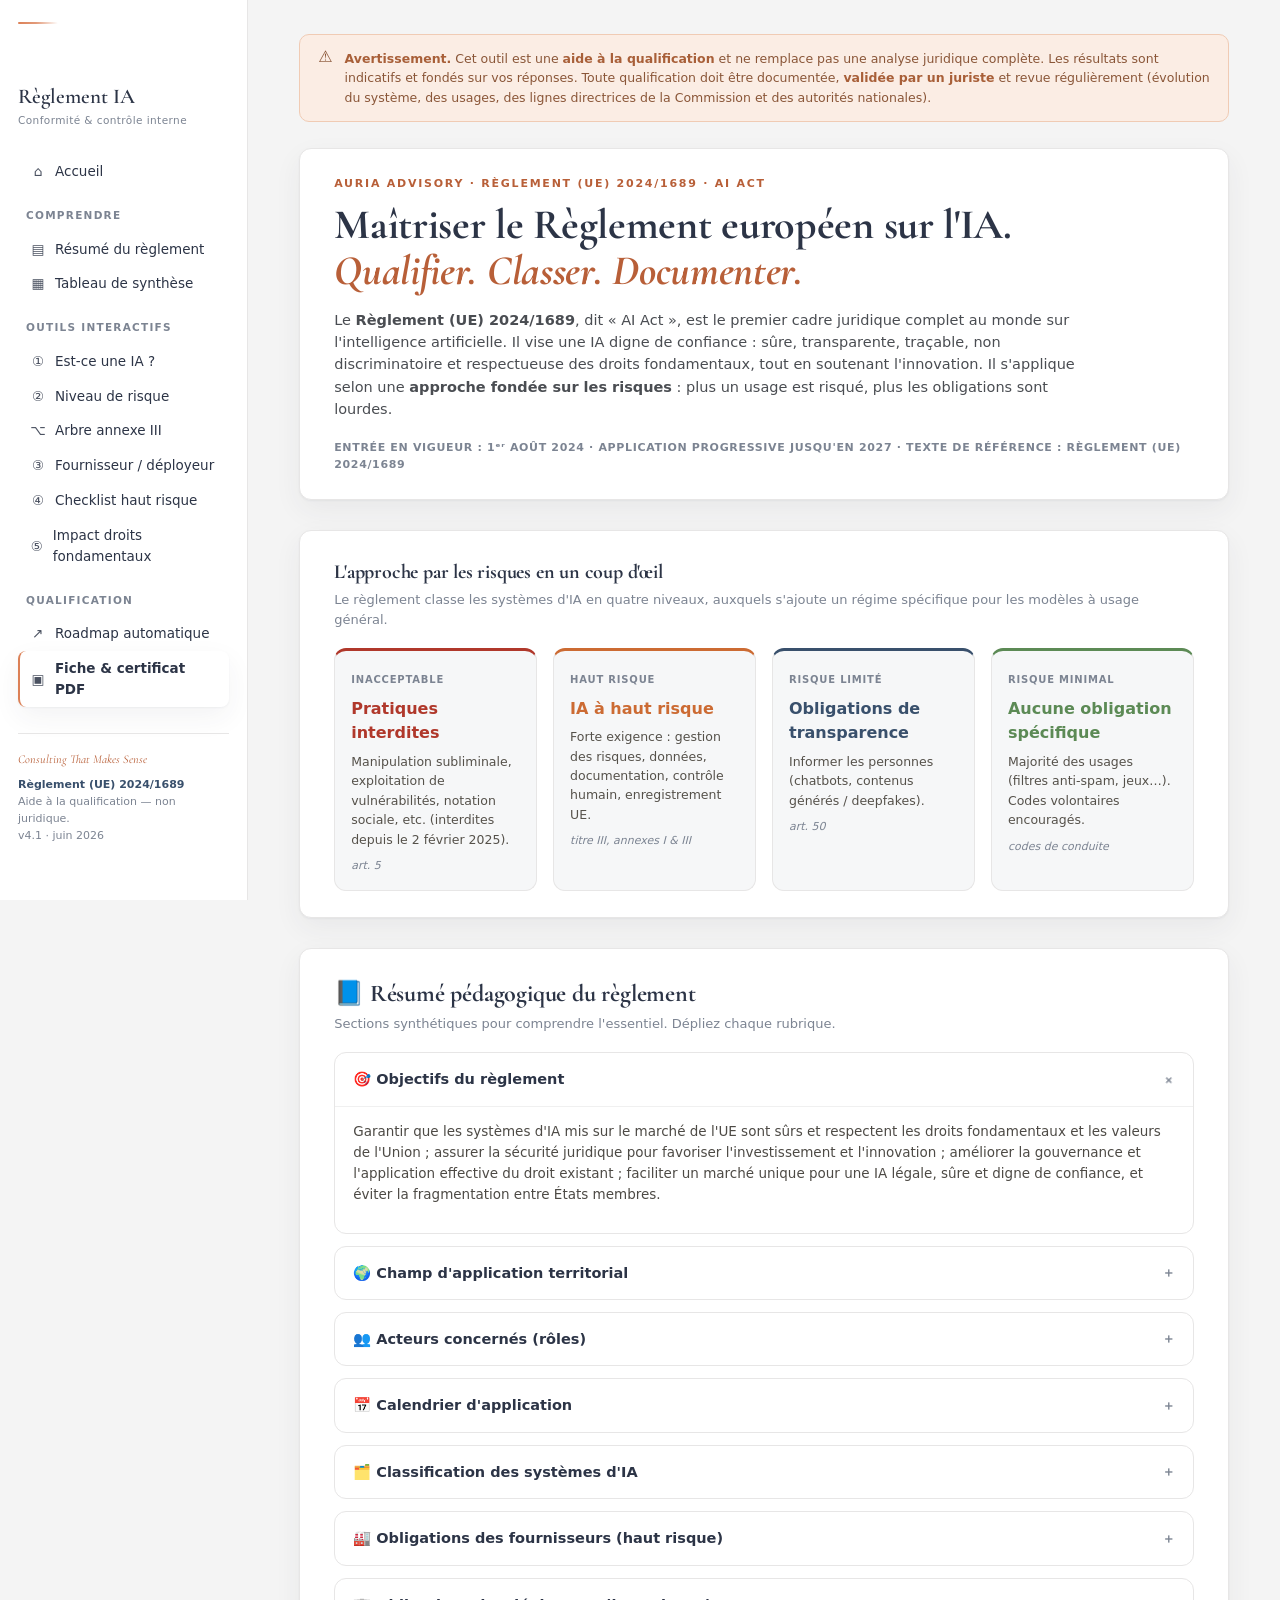
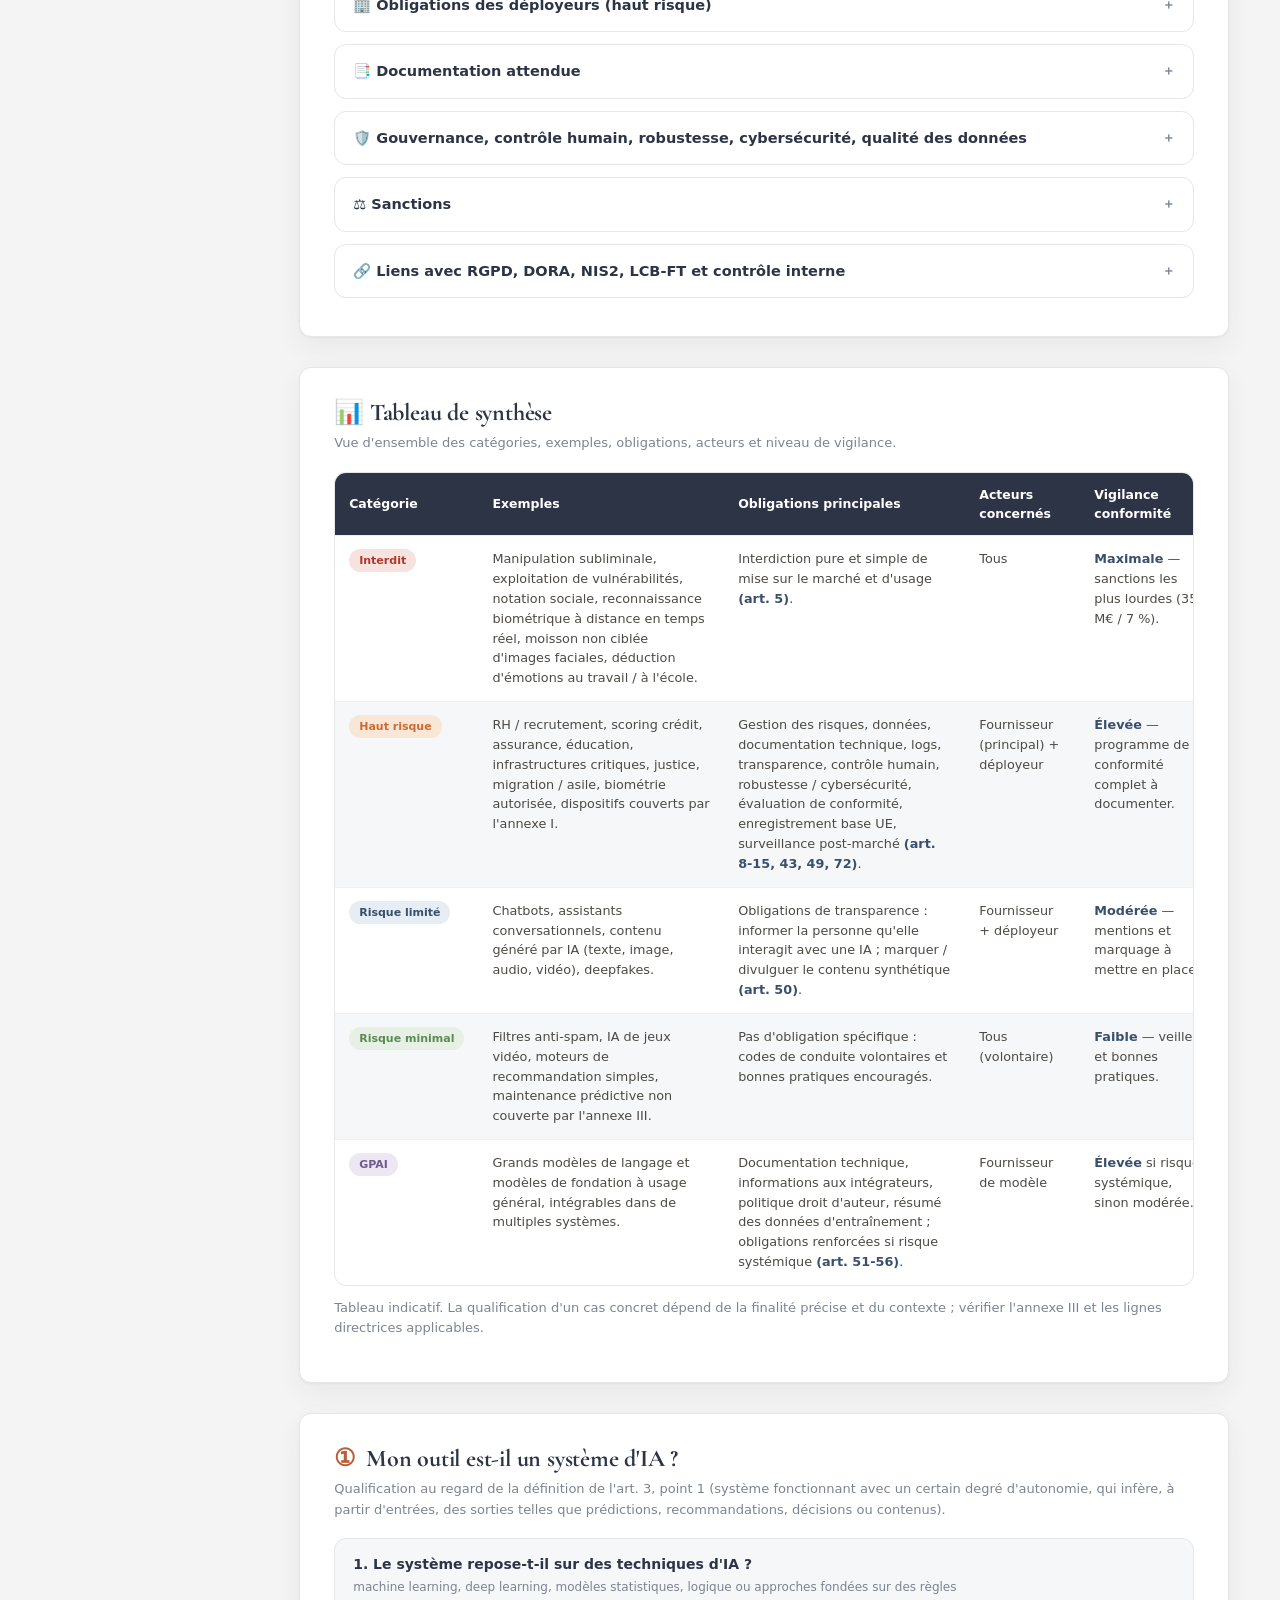
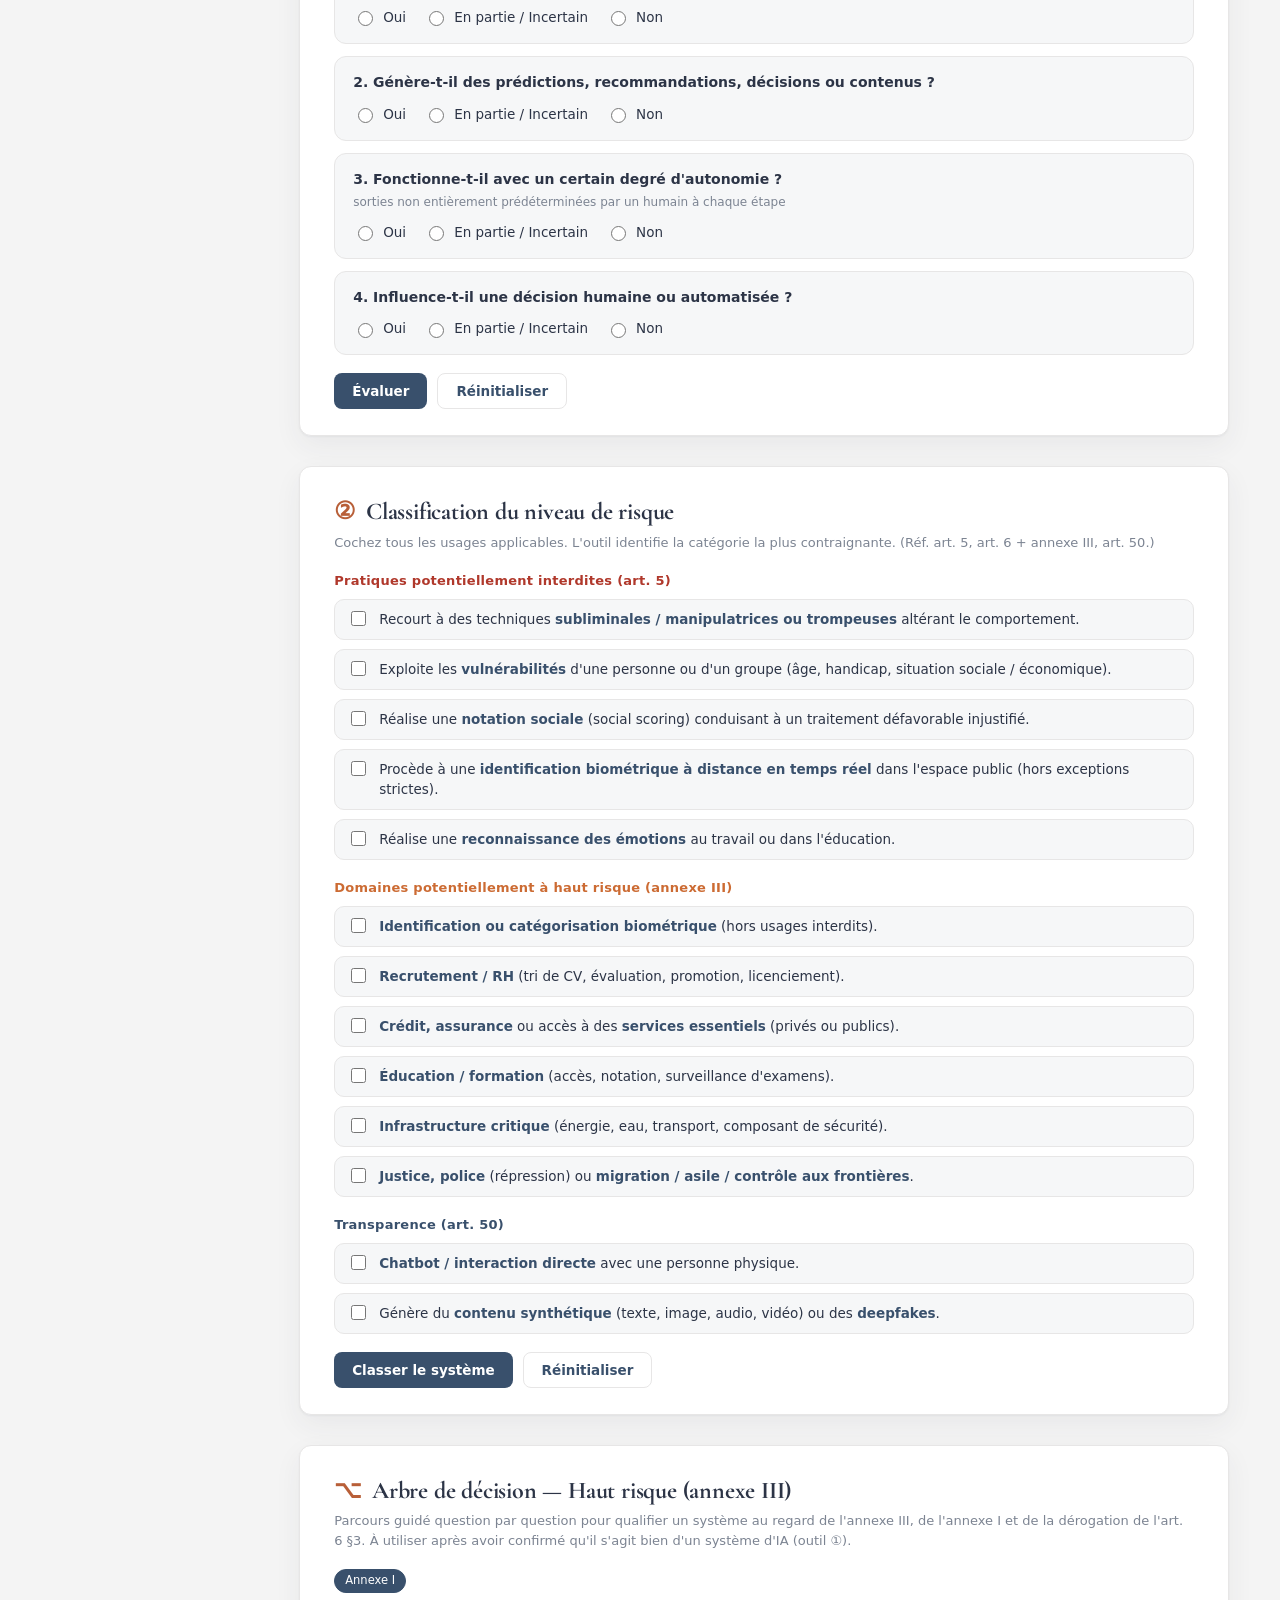
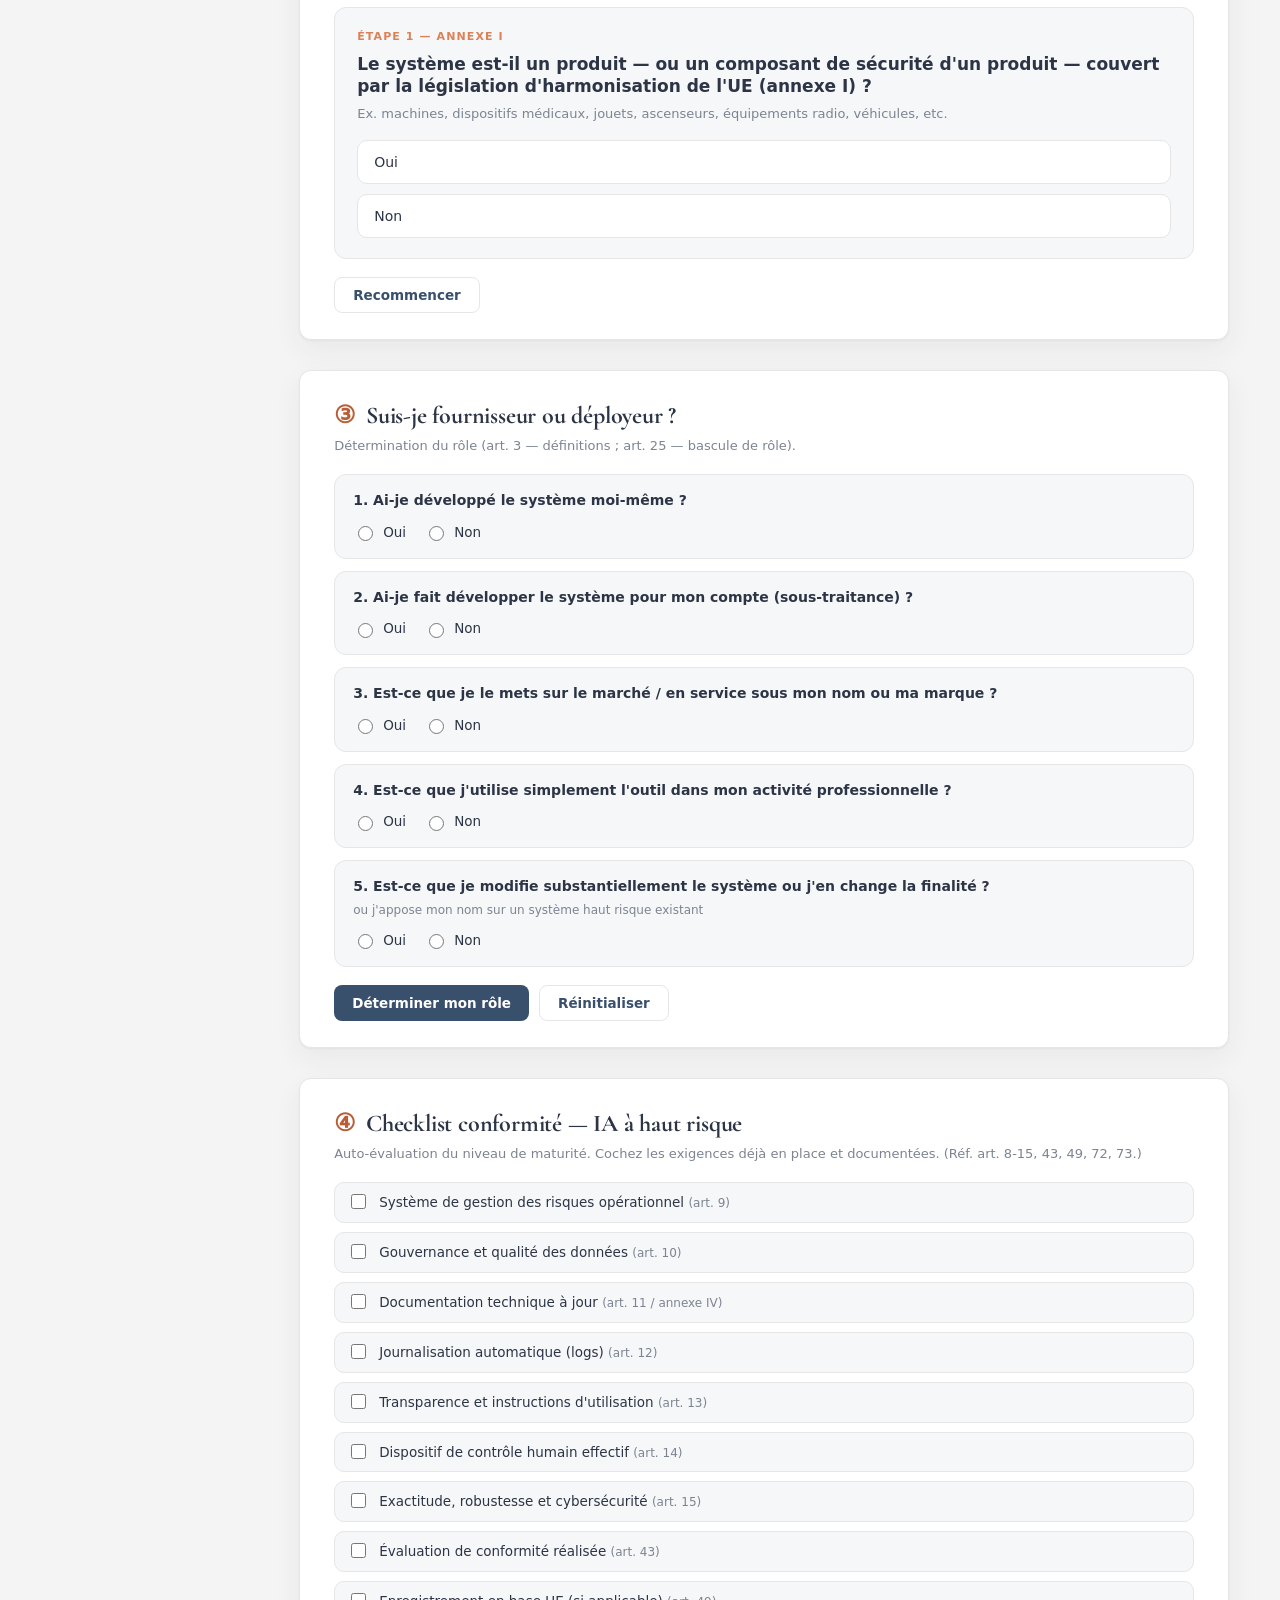
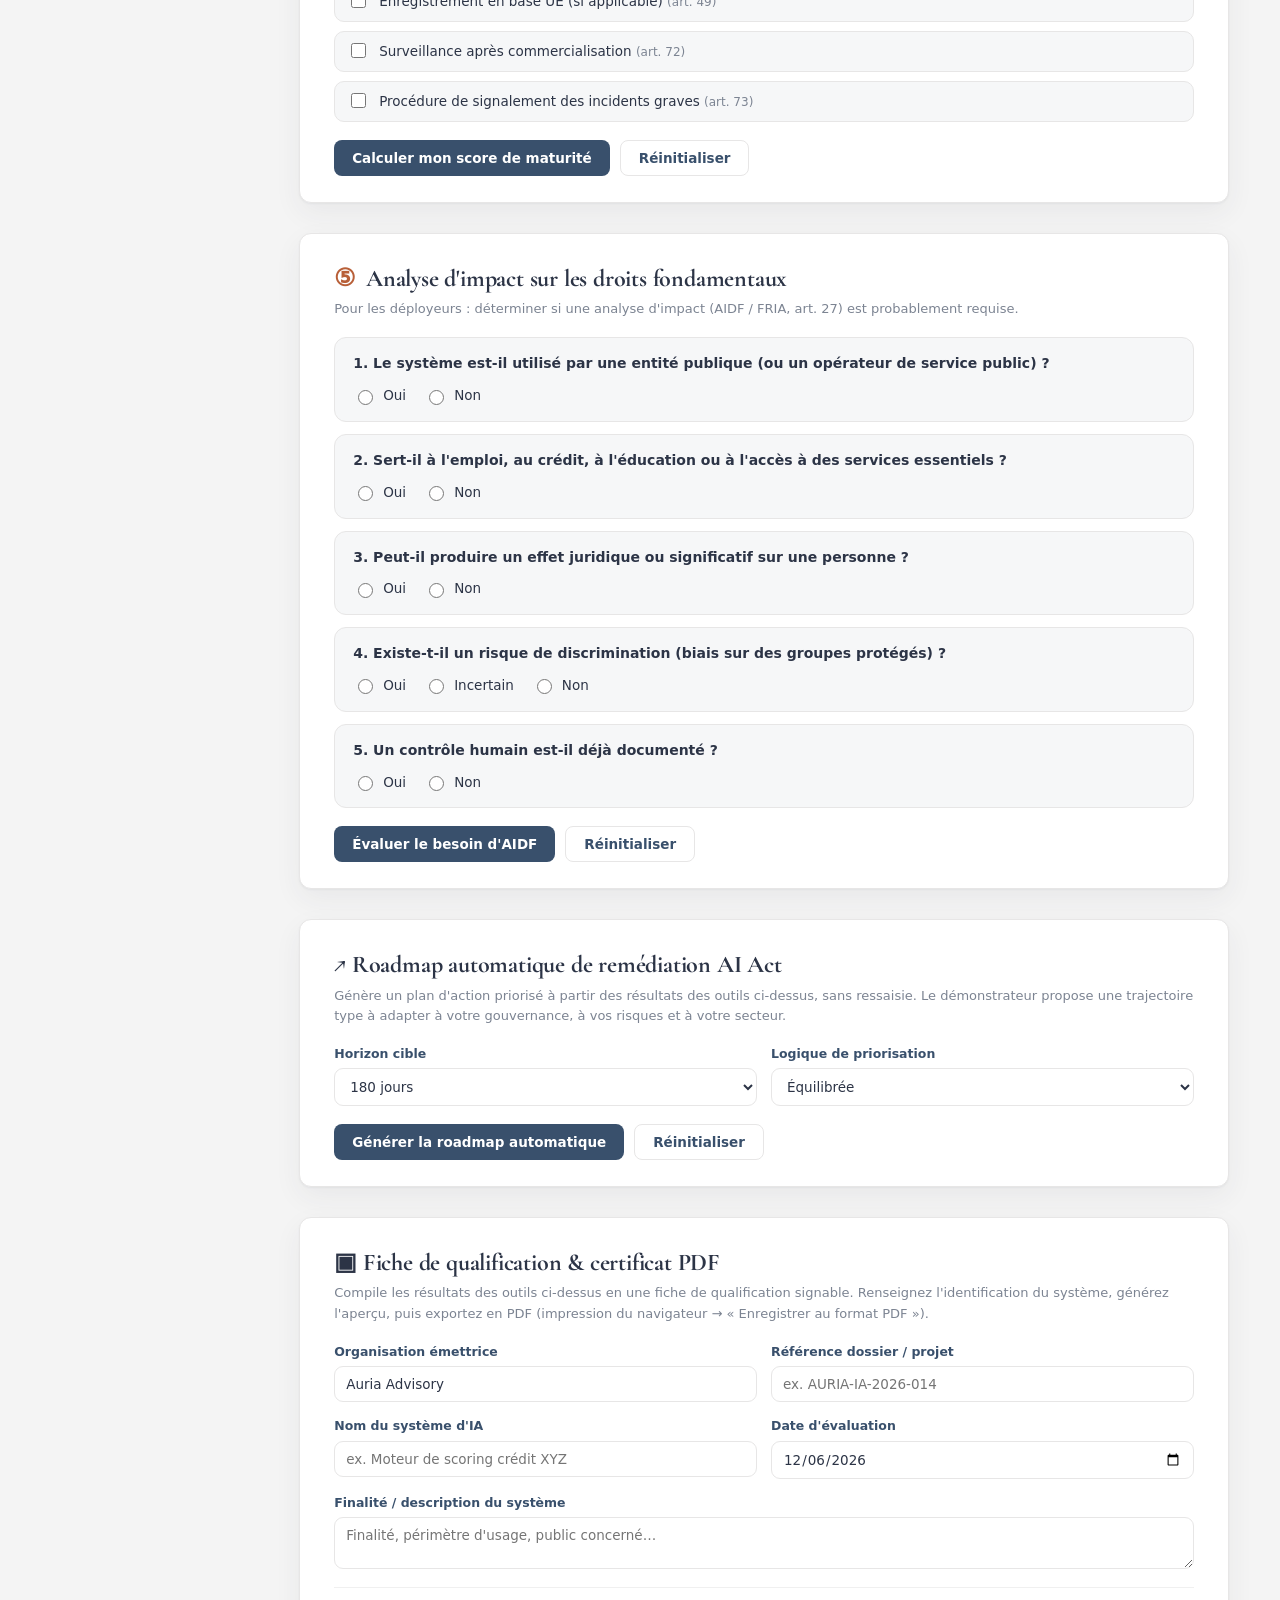
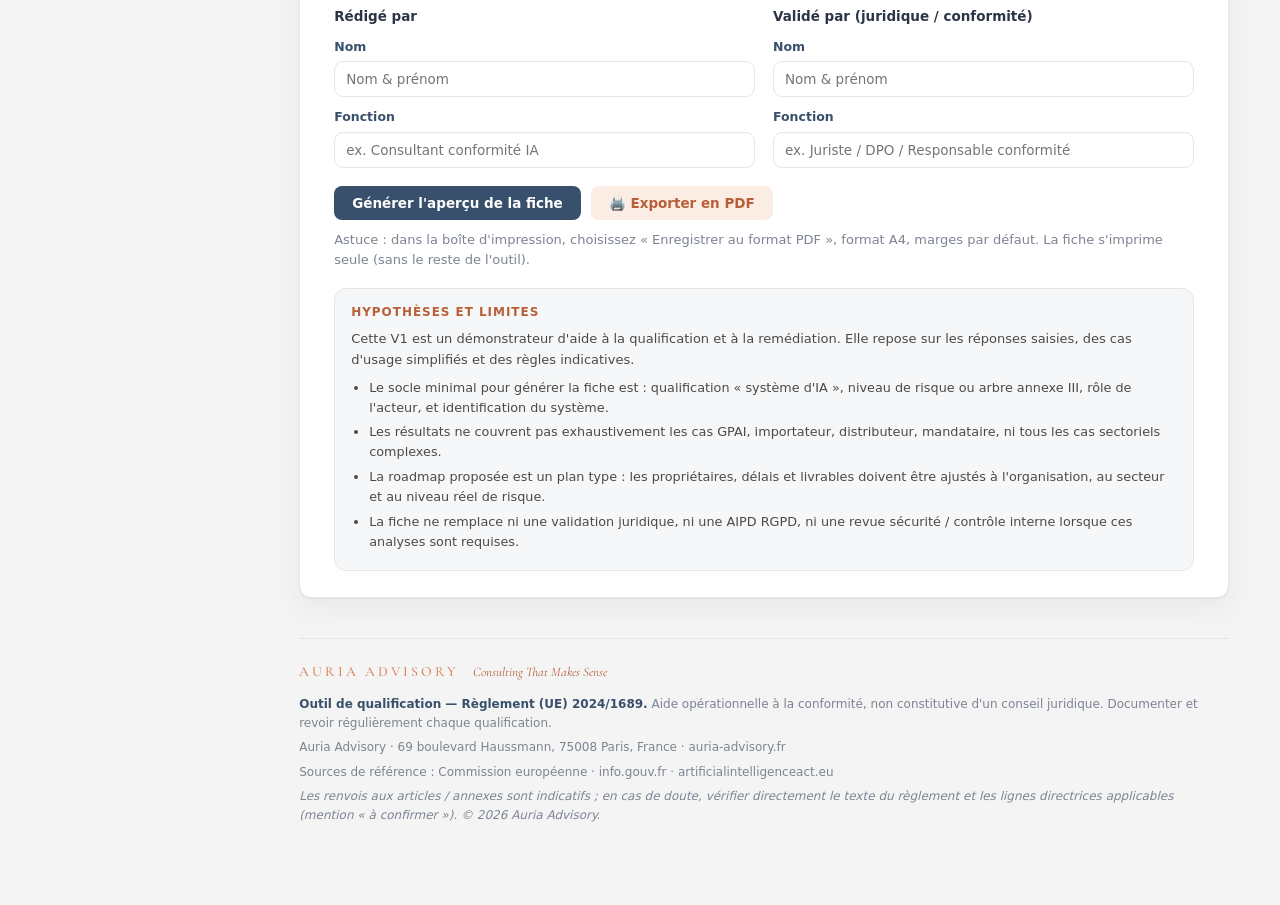
==== ia-act-demo/index.html @ 7b9dedbe "V0: base snapshot before major changes" ====
<!DOCTYPE html>
<html lang="fr">
<head>
<meta charset="UTF-8">
<meta name="viewport" content="width=device-width, initial-scale=1.0">
<title>Règlement IA — Outil de conformité &amp; contrôle interne</title>
<style>
  @import url('https://fonts.googleapis.com/css2?family=Cormorant+Garamond:ital,wght@0,400;0,500;0,600;1,400&display=swap');
  :root{
    --bg:#F4F4F4;
    --bg-soft:#FFFFFF;
    --panel:#FFFFFF;
    --panel-soft:#F6F7F8;
    --ink:#2C3446;
    --ink-2:#39506C;
    --muted:#7C8492;
    --line:#E7E6E6;
    --line-2:#F0F0F0;
    --primary:#39506C;
    --primary-dk:#2C3446;
    /* accent de marque (corail Auria) — conserve les noms --gold* pour compat. interne */
    --gold:#DC8056;
    --gold-dk:#B85F38;
    --gold-soft:#FBEDE4;
    --accent:#DC8056;
    --accent-soft:#E29A79;
    --blue-soft:#AEC2D8;
    /* niveaux de risque (harmonisés avec la charte) */
    --red:#B0382B;     --red-bg:#F6E2DE;
    --orange:#CC6B33;  --orange-bg:#F8E6D7;
    --blue:#39506C;    --blue-bg:#E7EDF4;
    --green:#5C8A55;   --green-bg:#E7F0E4;
    --violet:#6E5B8F;  --violet-bg:#ECE7F3;
    --radius:12px;
    --shadow:0 1px 2px rgba(44,52,70,.05), 0 10px 28px rgba(44,52,70,.06);
    --sans:"Segoe UI",system-ui,-apple-system,Roboto,Helvetica,Arial,sans-serif;
    --serif:"Cormorant Garamond","Georgia","Cambria","Times New Roman",serif;
    --display:"Cormorant Garamond","Georgia",serif;
  }
  *{box-sizing:border-box}
  html,body{margin:0;padding:0}
  body{
    font-family:var(--sans);
    background:var(--bg);
    color:var(--ink);
    line-height:1.55;
    font-size:15px;
    -webkit-font-smoothing:antialiased;
  }
  a{color:var(--ink-2)}

  /* ---------- Layout ---------- */
  .app{display:flex;min-height:100vh}
  .sidebar{
    width:248px;flex:0 0 248px;
    background:var(--bg-soft);
    border-right:1px solid var(--line);
    padding:22px 18px;
    position:sticky;top:0;height:100vh;
    overflow-y:auto;
  }
  .main{flex:1;min-width:0;padding:34px clamp(20px,4vw,56px) 80px}

  /* ---------- Sidebar ---------- */
  .brand{margin-bottom:26px}
  .brand .brand-deco{height:2px;width:40px;border-radius:2px;margin-bottom:13px;
    background:linear-gradient(90deg,var(--accent) 0%,var(--accent-soft) 45%,transparent 100%)}
  .brand .wordmark{
    width:124px;height:42px;display:block;
    background-image:url('https://auria-advisory.fr/wp-content/uploads/2025/10/Logo-final-vertical-or-blanc-h.png');
    background-repeat:no-repeat;background-position:left center;background-size:142px auto;
    text-indent:-9999px;overflow:hidden;white-space:nowrap;
  }
  .brand .brand-title{font-family:var(--display);font-size:21px;font-weight:600;color:var(--ink);line-height:1.05;margin-top:7px}
  .brand .brand-sub{font-size:10.5px;color:var(--muted);letter-spacing:.04em;margin-top:4px}
  .nav-group{margin-bottom:18px}
  .nav-label{font-size:10.5px;letter-spacing:.12em;text-transform:uppercase;color:var(--muted);font-weight:700;margin:0 0 8px 8px}
  .nav a{
    display:flex;align-items:center;gap:9px;
    padding:7px 10px;border-radius:8px;border-left:2px solid transparent;
    color:var(--ink);text-decoration:none;font-size:13.5px;cursor:pointer;
    transition:background .12s,color .12s,border-color .12s;
  }
  .nav a:hover{background:#fff}
  .nav a.active{background:#fff;color:var(--primary-dk);font-weight:600;border-left-color:var(--gold);box-shadow:var(--shadow)}
  .nav a .ico{width:16px;text-align:center;opacity:.85}
  .side-foot{margin-top:26px;padding-top:16px;border-top:1px solid var(--line);font-size:11px;color:var(--muted)}
  .side-foot b{color:var(--ink-2);font-weight:600}
  .side-foot .tagline{font-family:var(--serif);font-style:italic;color:var(--gold-dk);margin-bottom:7px;font-size:12px}

  /* ---------- Generic blocks ---------- */
  .card{background:var(--panel);border:1px solid var(--line);border-radius:var(--radius);box-shadow:var(--shadow)}
  section{scroll-margin-top:24px;margin-bottom:30px}
  .pad{padding:26px clamp(18px,3vw,34px)}

  .warn{
    background:var(--gold-soft);border:1px solid #F0CBB4;border-radius:10px;
    padding:14px 18px;font-size:12.5px;color:#8A5638;margin-bottom:26px;
    display:flex;gap:12px;align-items:flex-start;
  }
  .warn .wico{font-size:16px;line-height:1}
  .warn b{color:#A85F38}

  .eyebrow{font-size:11px;letter-spacing:.16em;text-transform:uppercase;color:var(--gold-dk);font-weight:700;margin-bottom:10px}
  h1{font-family:var(--serif);font-size:clamp(28px,4.2vw,42px);line-height:1.1;margin:0 0 4px;font-weight:700;letter-spacing:-.3px}
  h1 .accent{color:var(--gold-dk);font-style:italic}
  h2{font-family:var(--serif);font-size:24px;margin:0 0 4px;font-weight:700;letter-spacing:-.2px;display:flex;align-items:center;gap:10px;color:var(--ink)}
  h2 .num{color:var(--gold-dk)}
  .lead{color:#4a4d52;max-width:760px;font-size:14.5px}
  .sub{color:var(--muted);font-size:13px;margin:-2px 0 18px}
  .meta-line{margin-top:18px;font-size:11px;letter-spacing:.06em;color:var(--muted);text-transform:uppercase;font-weight:600}

  /* ---------- Risk cards (hero) ---------- */
  .grid4{display:grid;grid-template-columns:repeat(4,1fr);gap:16px;margin-top:14px}
  .rcard{background:var(--panel-soft);border:1px solid var(--line);border-radius:12px;padding:16px;border-top:3px solid var(--line)}
  .rcard.red{border-top-color:var(--red)}     .rcard.red h4{color:var(--red)}
  .rcard.orange{border-top-color:var(--orange)} .rcard.orange h4{color:var(--orange)}
  .rcard.blue{border-top-color:var(--blue)}   .rcard.blue h4{color:var(--blue)}
  .rcard.green{border-top-color:var(--green)} .rcard.green h4{color:var(--green)}
  .rcard .tag{font-size:10px;letter-spacing:.08em;text-transform:uppercase;font-weight:700;color:var(--muted)}
  .rcard h4{margin:6px 0 6px;font-size:16px}
  .rcard p{margin:0;font-size:12.5px;color:#55514a}
  .rcard .ref{display:block;margin-top:8px;font-size:11px;color:var(--muted);font-style:italic}

  /* ---------- Accordion (résumé) ---------- */
  .acc{border:1px solid var(--line);border-radius:12px;margin-bottom:12px;overflow:hidden;background:var(--panel)}
  .acc>summary{
    list-style:none;cursor:pointer;padding:15px 18px;font-weight:600;font-size:14.5px;
    display:flex;align-items:center;justify-content:space-between;gap:10px;color:var(--ink);
  }
  .acc>summary::-webkit-details-marker{display:none}
  .acc>summary .left{display:flex;align-items:center;gap:10px}
  .acc>summary .chev{color:var(--muted);transition:transform .18s;font-size:13px}
  .acc[open]>summary .chev{transform:rotate(45deg)}
  .acc[open]>summary{border-bottom:1px solid var(--line-2)}
  .acc .body{padding:4px 18px 18px;font-size:13.5px;color:#4d4a45}
  .acc .body p{margin:10px 0}
  .acc .body ul{margin:8px 0;padding-left:18px}
  .acc .body li{margin:5px 0}
  .acc .body .note{font-size:12px;color:var(--muted);font-style:italic;margin-top:10px}
  .ref-i{color:var(--ink-2);font-weight:600}

  /* timeline */
  .tl{list-style:none;padding:0;margin:6px 0}
  .tl li{position:relative;padding:6px 0 6px 22px}
  .tl li::before{content:"";position:absolute;left:4px;top:13px;width:8px;height:8px;border-radius:50%;background:var(--accent)}
  .tl li::after{content:"";position:absolute;left:7.5px;top:21px;bottom:-6px;width:1px;background:var(--line)}
  .tl li:last-child::after{display:none}
  .tl b{color:var(--ink-2)}

  /* ---------- Table ---------- */
  .tbl-wrap{overflow-x:auto;border:1px solid var(--line);border-radius:12px}
  table{border-collapse:collapse;width:100%;min-width:880px;font-size:12.8px}
  thead th{background:var(--primary-dk);color:#fff;text-align:left;padding:12px 14px;font-weight:600;font-size:12.5px}
  tbody td{padding:13px 14px;border-top:1px solid var(--line-2);vertical-align:top;color:#4d4a45}
  tbody tr:nth-child(even){background:var(--panel-soft)}
  .badge{display:inline-block;padding:3px 10px;border-radius:999px;font-size:11px;font-weight:700;white-space:nowrap}
  .b-red{background:var(--red-bg);color:var(--red)}
  .b-orange{background:var(--orange-bg);color:var(--orange)}
  .b-blue{background:var(--blue-bg);color:var(--blue)}
  .b-green{background:var(--green-bg);color:var(--green)}
  .b-violet{background:var(--violet-bg);color:var(--violet)}
  td b{color:var(--ink-2);font-weight:600}

  /* ---------- Tools ---------- */
  .q{border:1px solid var(--line);border-radius:12px;padding:15px 18px;margin-bottom:12px;background:var(--panel-soft)}
  .q .qt{font-weight:600;font-size:14px;margin-bottom:10px}
  .q .qt small{display:block;font-weight:400;color:var(--muted);font-size:12px;margin-top:3px}
  .opts{display:flex;flex-wrap:wrap;gap:18px}
  .opt{display:flex;align-items:center;gap:7px;font-size:13.5px;cursor:pointer;user-select:none}
  .opt input{accent-color:var(--primary);width:15px;height:15px;cursor:pointer}

  .checks{display:grid;gap:9px}
  .chk{display:flex;align-items:flex-start;gap:10px;font-size:13.5px;cursor:pointer;padding:9px 12px;border:1px solid var(--line);border-radius:10px;background:var(--panel-soft);transition:border-color .12s,background .12s}
  .chk:hover{border-color:var(--gold)}
  .chk input{accent-color:var(--primary);margin-top:2px;width:15px;height:15px;cursor:pointer;flex:0 0 auto}
  .chk b{color:var(--ink-2);font-weight:600}
  .chk .cref{color:var(--muted);font-size:12px}
  .group-label{font-weight:700;color:var(--ink-2);font-size:13px;margin:18px 0 8px;letter-spacing:.02em}
  .group-label.l-red{color:var(--red)} .group-label.l-orange{color:var(--orange)} .group-label.l-blue{color:var(--blue)}

  .btn-row{display:flex;gap:10px;flex-wrap:wrap;margin-top:18px}
  button{font-family:inherit;cursor:pointer;border:none;border-radius:8px;font-size:13.5px;font-weight:600;padding:9px 18px;transition:filter .12s,background .12s,box-shadow .12s}
  .btn-primary{background:var(--primary);color:#fff}
  .btn-primary:hover{filter:brightness(1.12);box-shadow:0 0 0 2px var(--gold-soft)}
  .btn-ghost{background:transparent;color:var(--ink-2);border:1px solid var(--line)}
  .btn-ghost:hover{background:var(--panel-soft);border-color:var(--gold)}
  .btn-soft{background:var(--gold-soft);color:var(--gold-dk)}
  .btn-soft:hover{filter:brightness(.97)}

  /* results */
  .result{margin-top:18px;border-radius:12px;padding:16px 18px;border:1px solid var(--line);background:var(--panel-soft);display:none}
  .result.show{display:block;animation:fade .25s ease}
  @keyframes fade{from{opacity:0;transform:translateY(4px)}to{opacity:1;transform:none}}
  .result .verdict{display:inline-block;padding:4px 12px;border-radius:999px;font-weight:700;font-size:12px;margin-bottom:10px}
  .result h5{margin:12px 0 3px;font-size:12.5px;color:var(--ink-2);text-transform:uppercase;letter-spacing:.05em}
  .result p{margin:2px 0;font-size:13.5px}
  .result .reco{margin-top:12px;background:var(--gold-soft);border:1px solid #F0CBB4;border-radius:10px;padding:11px 14px;font-size:13px;color:#8A5638}
  .result .reco b{color:#A85F38}
  .result .foot{margin-top:12px;font-size:11.5px;color:var(--muted);font-style:italic}
  .result .res-actions{display:flex;gap:10px;margin-top:14px;flex-wrap:wrap}

  /* maturity bar */
  .bar{height:12px;border-radius:999px;background:#EAE1D1;overflow:hidden;margin:8px 0}
  .bar>i{display:block;height:100%;border-radius:999px;transition:width .5s ease}

  /* ---------- Footer ---------- */
  .page-foot{border-top:1px solid var(--line);margin-top:40px;padding-top:22px;font-size:12px;color:var(--muted)}
  .page-foot b{color:var(--ink-2)}
  .page-foot .src{margin-top:6px}
  .foot-brand{display:flex;align-items:baseline;gap:14px;margin-bottom:12px}
  .foot-brand .fb-name{font-family:var(--display);font-size:14px;font-weight:500;color:var(--accent);text-transform:uppercase;letter-spacing:3px}
  .foot-brand .fb-tag{font-family:var(--display);font-style:italic;color:var(--gold-dk);font-size:13px}

  /* toast */
  #toast{position:fixed;bottom:24px;left:50%;transform:translateX(-50%) translateY(20px);background:var(--primary-dk);color:#fff;padding:10px 18px;border-radius:10px;font-size:13px;opacity:0;pointer-events:none;transition:.25s;z-index:50}
  #toast.show{opacity:1;transform:translateX(-50%) translateY(0)}

  @media (max-width:880px){
    .grid4{grid-template-columns:repeat(2,1fr)}
    .sidebar{display:none}
    .cf-grid,.cf-sign-grid,.doc-sign{grid-template-columns:1fr}
    .roadmap-config,.roadmap-grid,.roadmap-streams{grid-template-columns:1fr}
    #certificat-doc{padding:24px 20px}
  }
  /* ---------- Wizard (arbre annexe III) ---------- */
  .wiz{margin-top:6px}
  .wiz-bread{display:flex;flex-wrap:wrap;gap:6px;margin-bottom:14px;font-size:11.5px;color:var(--muted)}
  .wiz-bread span{background:var(--panel-soft);border:1px solid var(--line);border-radius:999px;padding:2px 10px}
  .wiz-bread span.cur{background:var(--primary);color:#fff;border-color:var(--primary)}
  .wiz-card{border:1px solid var(--line);border-radius:12px;padding:20px 22px;background:var(--panel-soft)}
  .wiz-step{font-size:11px;letter-spacing:.1em;text-transform:uppercase;color:var(--accent);font-weight:700;margin-bottom:8px}
  .wiz-q{font-size:17px;font-weight:700;color:var(--ink);margin:0 0 6px;line-height:1.3}
  .wiz-help{font-size:13px;color:var(--muted);margin:0 0 16px}
  .wiz-opts{display:grid;gap:10px}
  .wiz-opt{display:block;width:100%;text-align:left;background:#fff;border:1px solid var(--line);border-radius:10px;padding:13px 16px;font-size:14px;color:var(--ink);font-weight:500;cursor:pointer;transition:border-color .12s,background .12s,transform .06s}
  .wiz-opt:hover{border-color:var(--primary);background:#fff}
  .wiz-opt:active{transform:translateY(1px)}
  .wiz-result{border-radius:12px;padding:18px 20px;border:1px solid var(--line)}
  .wiz-result .verdict{display:inline-block;padding:5px 14px;border-radius:999px;font-weight:700;font-size:13px;margin-bottom:10px}
  .wiz-result h5{margin:12px 0 3px;font-size:12.5px;color:var(--ink-2);text-transform:uppercase;letter-spacing:.05em}
  .wiz-result p{margin:3px 0;font-size:13.5px}
  .wiz-result .reco{margin-top:12px;background:var(--gold-soft);border:1px solid #F0CBB4;border-radius:10px;padding:11px 14px;font-size:13px;color:#8A5638}
  .wiz-result .foot{margin-top:12px;font-size:11.5px;color:var(--muted);font-style:italic}

  /* ---------- Certificat : formulaire ---------- */
  .cert-form{margin-top:6px}
  .cf-grid{display:grid;grid-template-columns:1fr 1fr;gap:14px}
  .cf{display:flex;flex-direction:column;gap:5px;font-size:12.5px;color:var(--ink-2);font-weight:600}
  .cf.cf-wide{grid-column:1 / -1}
  .cf input,.cf textarea,.cf select{font-family:inherit;font-size:13.5px;color:var(--ink);background:#fff;border:1px solid var(--line);border-radius:9px;padding:9px 11px;font-weight:400}
  .cf input:focus,.cf textarea:focus,.cf select:focus{outline:none;border-color:var(--primary)}
  .cf-sign-grid{display:grid;grid-template-columns:1fr 1fr;gap:18px;margin-top:18px;padding-top:18px;border-top:1px solid var(--line-2)}
  .cf-sign-col{display:flex;flex-direction:column;gap:10px}
  .cf-sign-title{font-weight:700;color:var(--ink);font-size:13.5px}

  /* ---------- Certificat : document ---------- */
  #certificat-doc{display:none;margin-top:24px;background:#fff;border:1px solid var(--line);border-radius:8px;padding:42px 46px;color:#222;box-shadow:var(--shadow)}
  #certificat-doc.show{display:block}
  .doc-head{display:flex;justify-content:space-between;align-items:flex-start;border-bottom:2px solid var(--accent);padding-bottom:14px;margin-bottom:20px}
  .doc-head .brandwrap .deco{height:2px;width:38px;border-radius:2px;margin-bottom:9px;
    background:linear-gradient(90deg,var(--accent) 0%,var(--accent-soft) 45%,transparent 100%)}
  .doc-head .wm{font-family:var(--display);text-transform:uppercase;letter-spacing:3.5px;font-size:13px;font-weight:500;color:var(--accent);line-height:1}
  .doc-head .org-title{font-family:var(--display);font-size:22px;font-weight:600;color:var(--primary-dk);line-height:1.05;margin-top:5px}
  .doc-head .tagline{font-family:var(--display);font-style:italic;font-size:12.5px;color:var(--gold-dk);margin-top:3px}
  .doc-head .ref{text-align:right;font-size:11.5px;color:#555}
  .doc-head .ref b{color:var(--primary-dk)}
  .doc-title{font-family:var(--serif);font-size:21px;font-weight:700;color:var(--primary-dk);margin:0 0 2px}
  .doc-subtitle{font-size:12px;color:#666;margin:0 0 20px}
  .doc-sec{margin-bottom:18px}
  .doc-sec h4{font-size:12px;letter-spacing:.08em;text-transform:uppercase;color:var(--gold-dk);border-bottom:1px solid var(--line);padding-bottom:5px;margin:0 0 9px}
  .doc-kv{display:grid;grid-template-columns:170px 1fr;gap:5px 14px;font-size:13px}
  .doc-kv dt{color:#666;font-weight:600}
  .doc-kv dd{margin:0;color:#1c1c1c}
  .doc-tbl{width:100%;border-collapse:collapse;font-size:12.5px;min-width:0}
  .doc-tbl th,.doc-tbl td{border:1px solid var(--line);padding:8px 10px;text-align:left;vertical-align:top}
  .doc-tbl th{background:#F4F2EC;color:var(--primary-dk);font-weight:700;width:200px}
  .doc-badge{display:inline-block;padding:2px 9px;border-radius:5px;font-size:11.5px;font-weight:700}
  .doc-note{font-size:12px;color:#444;background:var(--gold-soft);border-left:3px solid var(--gold);padding:10px 12px;border-radius:0 6px 6px 0}
  .doc-note + .doc-note{margin-top:10px}
  .notice{margin-top:14px;padding:14px 16px;border-radius:12px;border:1px solid var(--line);background:var(--panel-soft)}
  .notice h4{margin:0 0 8px;font-size:12px;letter-spacing:.08em;text-transform:uppercase;color:var(--gold-dk)}
  .notice p{margin:6px 0;font-size:13px;color:#4d4a45}
  .notice ul{margin:8px 0 0;padding-left:18px;font-size:12.8px;color:#4d4a45}
  .notice li{margin:5px 0}
  .guard{display:none;margin-top:16px;padding:14px 16px;border-radius:12px;border:1px solid #F0CBB4;background:var(--gold-soft);color:#8A5638}
  .guard.show{display:block}
  .guard strong{color:#A85F38}
  .guard ul{margin:8px 0 0;padding-left:18px}
  .guard li{margin:5px 0}
  .doc-sign{display:grid;grid-template-columns:1fr 1fr;gap:20px;margin-top:6px}
  .doc-sign .box{border:1px solid var(--line);border-radius:6px;padding:12px 14px}
  .doc-sign .role{font-size:11px;text-transform:uppercase;letter-spacing:.06em;color:var(--gold-dk);font-weight:700;margin-bottom:8px}
  .doc-sign .line{font-size:12.5px;margin:3px 0;color:#222}
  .doc-sign .line span{color:#888}
  .doc-sign .sig{margin-top:10px;height:54px;border:1px dashed #c4b27f;border-radius:5px;display:flex;align-items:flex-end;justify-content:flex-start;padding:4px 8px;font-size:10px;color:#b3a071}
  .doc-foot{margin-top:22px;padding-top:12px;border-top:1px solid var(--line);font-size:10.5px;color:#777;font-style:italic;line-height:1.5}
  .doc-foot .addr{font-style:normal;color:#555;margin-bottom:4px}
  .doc-foot .addr b{color:var(--primary-dk)}

  /* ---------- Roadmap ---------- */
  .roadmap-config{display:grid;grid-template-columns:1fr 1fr;gap:14px;margin-top:8px}
  .roadmap-grid{display:grid;grid-template-columns:repeat(3,1fr);gap:14px;margin-top:16px}
  .roadmap-phase{background:#fff;border:1px solid var(--line);border-radius:12px;padding:16px 16px 14px;position:relative;overflow:hidden}
  .roadmap-phase::before{content:"";position:absolute;inset:0 auto 0 0;width:4px;background:var(--accent)}
  .roadmap-phase h4{margin:0 0 5px;font-size:15px;color:var(--ink)}
  .roadmap-phase .phase-kicker{font-size:11px;letter-spacing:.08em;text-transform:uppercase;color:var(--gold-dk);font-weight:700;margin-bottom:6px}
  .roadmap-phase p{margin:0 0 10px;font-size:12.5px;color:#57524c}
  .roadmap-phase ul{margin:0;padding-left:18px;font-size:13px;color:#3f3f3f}
  .roadmap-phase li{margin:6px 0}
  .roadmap-tasks{display:grid;gap:10px}
  .roadmap-task{border:1px solid var(--line);border-radius:10px;padding:11px 12px;background:var(--panel-soft)}
  .roadmap-task h5{margin:0 0 7px;font-size:13.5px;color:var(--ink)}
  .roadmap-meta{display:flex;flex-wrap:wrap;gap:7px;margin-bottom:7px}
  .roadmap-task p{margin:0;font-size:12.5px;color:#55514a}
  .meta-pill{display:inline-flex;align-items:center;padding:3px 8px;border-radius:999px;font-size:11px;font-weight:700;border:1px solid var(--line);background:#fff;color:var(--ink-2)}
  .meta-pill.p-high{background:var(--red-bg);color:var(--red);border-color:#efc8c1}
  .meta-pill.p-medium{background:var(--orange-bg);color:var(--orange);border-color:#f0d2bb}
  .meta-pill.p-low{background:var(--blue-bg);color:var(--blue);border-color:#d5e0ec}
  .roadmap-chips{display:flex;flex-wrap:wrap;gap:8px;margin:12px 0 4px}
  .roadmap-chip{display:inline-flex;align-items:center;padding:4px 10px;border-radius:999px;background:var(--panel);border:1px solid var(--line);font-size:11.5px;font-weight:600;color:var(--ink-2)}
  .roadmap-summary{margin-top:12px;padding:14px 16px;background:#fff;border:1px solid var(--line);border-radius:12px}
  .roadmap-summary p{margin:6px 0;font-size:13.5px}
  .roadmap-summary strong{color:var(--ink-2)}
  .roadmap-streams{display:grid;grid-template-columns:repeat(2,1fr);gap:12px;margin-top:14px}
  .roadmap-stream{padding:14px;border-radius:12px;background:var(--panel);border:1px solid var(--line)}
  .roadmap-stream h5{margin:0 0 6px;font-size:12px;letter-spacing:.06em;text-transform:uppercase;color:var(--gold-dk)}
  .roadmap-stream p{margin:0;font-size:13px;color:#55514a}
  .doc-roadmap{display:grid;gap:10px}
  .doc-roadmap .item{border:1px solid var(--line);border-radius:6px;padding:10px 12px;background:#fcfbf8}
  .doc-roadmap .item b{display:block;color:var(--primary-dk);margin-bottom:4px;font-size:12px}
  .doc-roadmap .item ul{margin:6px 0 0;padding-left:18px;font-size:12px}
  .doc-roadmap .mini{margin-top:4px;font-size:11.5px;color:#666}

  /* ---------- Impression ---------- */
  @media print{
    .sidebar,.btn-row,.res-actions,.warn,.cert-form{display:none!important}
    body{background:#fff}
    .card,.acc,.q{box-shadow:none;break-inside:avoid}
    .acc{border:1px solid #ccc}
    /* Impression « certificat seul » */
    body.print-cert .main > section:not(#certificat){display:none!important}
    body.print-cert .page-foot{display:none!important}
    body.print-cert #certificat{border:none;box-shadow:none;padding:0}
    body.print-cert #certificat > h2,
    body.print-cert #certificat > .sub{display:none!important}
    body.print-cert #certificat-doc{display:block!important;border:none;box-shadow:none;padding:8mm 4mm;margin:0}
    @page{size:A4;margin:14mm}
  }
</style>
</head>
<body>
<div class="app">

  <!-- ============ SIDEBAR ============ -->
  <aside class="sidebar">
    <div class="brand">
      <div class="brand-deco" aria-hidden="true"></div>
      <div class="wordmark" role="img" aria-label="Auria Advisory">Auria Advisory</div>
      <div class="brand-title">Règlement IA</div>
      <div class="brand-sub">Conformité &amp; contrôle interne</div>
    </div>

    <nav class="nav">
      <div class="nav-group">
        <a href="#accueil" class="active"><span class="ico">⌂</span>Accueil</a>
      </div>
      <div class="nav-group">
        <div class="nav-label">Comprendre</div>
        <a href="#resume"><span class="ico">▤</span>Résumé du règlement</a>
        <a href="#tableau"><span class="ico">▦</span>Tableau de synthèse</a>
      </div>
      <div class="nav-group">
        <div class="nav-label">Outils interactifs</div>
        <a href="#t1"><span class="ico">①</span>Est-ce une IA ?</a>
        <a href="#t2"><span class="ico">②</span>Niveau de risque</a>
        <a href="#arbre"><span class="ico">⌥</span>Arbre annexe III</a>
        <a href="#t3"><span class="ico">③</span>Fournisseur / déployeur</a>
        <a href="#t4"><span class="ico">④</span>Checklist haut risque</a>
        <a href="#t5"><span class="ico">⑤</span>Impact droits fondamentaux</a>
      </div>
      <div class="nav-group">
        <div class="nav-label">Qualification</div>
        <a href="#roadmap"><span class="ico">↗</span>Roadmap automatique</a>
        <a href="#certificat"><span class="ico">▣</span>Fiche &amp; certificat PDF</a>
      </div>
    </nav>

    <div class="side-foot">
      <div class="tagline">Consulting That Makes Sense</div>
      <b>Règlement (UE) 2024/1689</b><br>
      Aide à la qualification — non juridique.<br>
      v4.1 · juin 2026
    </div>
  </aside>

  <!-- ============ MAIN ============ -->
  <main class="main">

    <!-- ---- Avertissement ---- -->
    <div class="warn" id="accueil">
      <span class="wico">⚠️</span>
      <div><b>Avertissement.</b> Cet outil est une <b>aide à la qualification</b> et ne remplace pas une analyse juridique complète. Les résultats sont indicatifs et fondés sur vos réponses. Toute qualification doit être documentée, <b>validée par un juriste</b> et revue régulièrement (évolution du système, des usages, des lignes directrices de la Commission et des autorités nationales).</div>
    </div>

    <!-- ---- HERO ---- -->
    <section class="card pad">
      <div class="eyebrow">Auria Advisory · Règlement (UE) 2024/1689 · AI Act</div>
      <h1>Maîtriser le Règlement européen sur l'IA.<br><span class="accent">Qualifier. Classer. Documenter.</span></h1>
      <p class="lead" style="margin-top:14px">Le <b>Règlement (UE) 2024/1689</b>, dit « AI Act », est le premier cadre juridique complet au monde sur l'intelligence artificielle. Il vise une IA digne de confiance : sûre, transparente, traçable, non discriminatoire et respectueuse des droits fondamentaux, tout en soutenant l'innovation. Il s'applique selon une <b>approche fondée sur les risques</b> : plus un usage est risqué, plus les obligations sont lourdes.</p>
      <div class="meta-line">Entrée en vigueur : 1ᵉʳ août 2024 · Application progressive jusqu'en 2027 · Texte de référence : Règlement (UE) 2024/1689</div>
    </section>

    <!-- ---- Approche par les risques ---- -->
    <section class="card pad">
      <h2 style="font-size:20px">L'approche par les risques en un coup d'œil</h2>
      <p class="sub">Le règlement classe les systèmes d'IA en quatre niveaux, auxquels s'ajoute un régime spécifique pour les modèles à usage général.</p>
      <div class="grid4">
        <div class="rcard red">
          <span class="tag">Inacceptable</span>
          <h4>Pratiques interdites</h4>
          <p>Manipulation subliminale, exploitation de vulnérabilités, notation sociale, etc. (interdites depuis le 2 février 2025).</p>
          <span class="ref">art. 5</span>
        </div>
        <div class="rcard orange">
          <span class="tag">Haut risque</span>
          <h4>IA à haut risque</h4>
          <p>Forte exigence : gestion des risques, données, documentation, contrôle humain, enregistrement UE.</p>
          <span class="ref">titre III, annexes I &amp; III</span>
        </div>
        <div class="rcard blue">
          <span class="tag">Risque limité</span>
          <h4>Obligations de transparence</h4>
          <p>Informer les personnes (chatbots, contenus générés / deepfakes).</p>
          <span class="ref">art. 50</span>
        </div>
        <div class="rcard green">
          <span class="tag">Risque minimal</span>
          <h4>Aucune obligation spécifique</h4>
          <p>Majorité des usages (filtres anti-spam, jeux…). Codes volontaires encouragés.</p>
          <span class="ref">codes de conduite</span>
        </div>
      </div>
    </section>

    <!-- ============ RÉSUMÉ PÉDAGOGIQUE ============ -->
    <section id="resume" class="card pad">
      <h2>📘 Résumé pédagogique du règlement</h2>
      <p class="sub">Sections synthétiques pour comprendre l'essentiel. Dépliez chaque rubrique.</p>

      <details class="acc" open>
        <summary><span class="left">🎯 Objectifs du règlement</span><span class="chev">＋</span></summary>
        <div class="body"><p>Garantir que les systèmes d'IA mis sur le marché de l'UE sont sûrs et respectent les droits fondamentaux et les valeurs de l'Union ; assurer la sécurité juridique pour favoriser l'investissement et l'innovation ; améliorer la gouvernance et l'application effective du droit existant ; faciliter un marché unique pour une IA légale, sûre et digne de confiance, et éviter la fragmentation entre États membres.</p></div>
      </details>

      <details class="acc">
        <summary><span class="left">🌍 Champ d'application territorial</span><span class="chev">＋</span></summary>
        <div class="body">
          <p>Le règlement a une <b>portée extraterritoriale</b>. Il s'applique notamment :</p>
          <ul>
            <li>aux <b>fournisseurs</b> qui mettent sur le marché ou en service des systèmes d'IA dans l'UE, où qu'ils soient établis ;</li>
            <li>aux <b>déployeurs</b> établis dans l'UE ;</li>
            <li>aux fournisseurs et déployeurs établis hors UE <b>lorsque le résultat produit par le système est utilisé dans l'UE</b>.</li>
          </ul>
          <p>Exclusions : usages purement militaires / défense et sécurité nationale, recherche et développement avant mise sur le marché, et usage strictement personnel non professionnel.</p>
          <p class="note">art. 2 — exclusions à confirmer selon le cas.</p>
        </div>
      </details>

      <details class="acc">
        <summary><span class="left">👥 Acteurs concernés (rôles)</span><span class="chev">＋</span></summary>
        <div class="body">
          <ul>
            <li><b>Fournisseur</b> : développe un système d'IA (ou un GPAI) et le met sur le marché / en service sous son nom ou sa marque.</li>
            <li><b>Déployeur</b> : utilise un système d'IA sous sa propre autorité, dans un cadre professionnel.</li>
            <li><b>Importateur</b> : établi dans l'UE, met sur le marché un système portant le nom d'un acteur établi hors UE.</li>
            <li><b>Distributeur</b> : maillon de la chaîne d'approvisionnement (autre que fournisseur / importateur) qui met le système à disposition.</li>
            <li><b>Mandataire</b> : personne établie dans l'UE désignée par un fournisseur hors UE pour le représenter.</li>
          </ul>
          <p class="note">Attention : un déployeur peut devenir fournisseur en cas de modification substantielle ou de changement de finalité (art. 25).</p>
        </div>
      </details>

      <details class="acc">
        <summary><span class="left">📅 Calendrier d'application</span><span class="chev">＋</span></summary>
        <div class="body">
          <ul class="tl">
            <li><b>1ᵉʳ août 2024</b> — entrée en vigueur du règlement.</li>
            <li><b>2 février 2025</b> — application des pratiques interdites (art. 5) et des obligations de littératie / culture de l'IA (art. 4).</li>
            <li><b>2 août 2025</b> — règles sur les modèles à usage général (GPAI), obligations des autorités notifiantes et sanctions.</li>
            <li><b>2 août 2026</b> — application de la majorité du règlement, dont les systèmes à haut risque de l'annexe III et la transparence (art. 50).</li>
            <li><b>2 août 2027</b> — systèmes à haut risque relevant de l'annexe I (produits déjà soumis à une législation d'harmonisation).</li>
          </ul>
          <p class="note">Dates clés issues du règlement ; vérifier les éventuels ajustements / lignes directrices ultérieures.</p>
        </div>
      </details>

      <details class="acc">
        <summary><span class="left">🗂️ Classification des systèmes d'IA</span><span class="chev">＋</span></summary>
        <div class="body">
          <p>Quatre niveaux : <span class="badge b-red">inacceptable / interdit</span> (art. 5), <span class="badge b-orange">haut risque</span> (art. 6 + annexes I et III), <span class="badge b-blue">risque limité</span> (transparence, art. 50), <span class="badge b-green">risque minimal</span> (pas d'obligation spécifique). En parallèle, les <span class="badge b-violet">GPAI</span> ont leur propre régime (art. 51-56).</p>
          <p>Un système relève du <b>haut risque</b> s'il est listé à l'annexe III ou s'il est composant de sécurité / produit couvert par l'annexe I. Une exception existe (art. 6 §3) lorsque le système ne présente pas de risque significatif — <b>à documenter</b>.</p>
        </div>
      </details>

      <details class="acc">
        <summary><span class="left">🏭 Obligations des fournisseurs (haut risque)</span><span class="chev">＋</span></summary>
        <div class="body"><p>Mettre en place un <b>système de gestion des risques</b> (art. 9) ; assurer la <b>gouvernance des données</b> (art. 10) ; établir la <b>documentation technique</b> (art. 11 + annexe IV) ; permettre la <b>journalisation automatique</b> (art. 12) ; garantir <b>transparence et instructions d'utilisation</b> (art. 13) ; concevoir un <b>contrôle humain effectif</b> (art. 14) ; assurer <b>exactitude, robustesse et cybersécurité</b> (art. 15) ; apposer le <b>marquage CE</b>, rédiger la déclaration UE de conformité, enregistrer le système dans la base de données UE (art. 49) et assurer la <b>surveillance après commercialisation</b> (art. 72). Obligations générales de l'art. 16.</p></div>
      </details>

      <details class="acc">
        <summary><span class="left">🏢 Obligations des déployeurs (haut risque)</span><span class="chev">＋</span></summary>
        <div class="body"><p>Utiliser le système <b>conformément aux instructions</b> ; assurer un <b>contrôle humain</b> par des personnes compétentes ; veiller à la pertinence des données d'entrée ; surveiller le fonctionnement et suspendre / signaler en cas de risque ou d'incident grave ; conserver les journaux ; informer les travailleurs et leurs représentants en contexte professionnel ; informer les personnes soumises à une décision ; le cas échéant, réaliser une <b>analyse d'impact sur les droits fondamentaux</b> (art. 27) et coopérer avec les autorités. <span class="ref-i">Cadre général : art. 26.</span></p></div>
      </details>

      <details class="acc">
        <summary><span class="left">📑 Documentation attendue</span><span class="chev">＋</span></summary>
        <div class="body"><p>Documentation technique (art. 11 / annexe IV), système de gestion des risques (art. 9), politique de gouvernance des données (art. 10), journaux / logs (art. 12), instructions d'utilisation (art. 13), déclaration UE de conformité, certificat d'évaluation de conformité, enregistrement dans la base UE (art. 49 / annexe VIII), plan ou rapport de surveillance après commercialisation (art. 72), analyse d'impact sur les droits fondamentaux le cas échéant (art. 27). Conserver à disposition des autorités.</p></div>
      </details>

      <details class="acc">
        <summary><span class="left">🛡️ Gouvernance, contrôle humain, robustesse, cybersécurité, qualité des données</span><span class="chev">＋</span></summary>
        <div class="body">
          <ul>
            <li><b>Qualité des données</b> (art. 10) : jeux d'entraînement, validation et test pertinents, représentatifs, exempts d'erreurs autant que possible, examinés pour les biais.</li>
            <li><b>Contrôle humain</b> (art. 14) : mesures permettant à des humains de comprendre, surveiller, intervenir et arrêter le système.</li>
            <li><b>Robustesse &amp; exactitude</b> (art. 15) : niveaux appropriés, résilience aux erreurs et aux environnements adverses.</li>
            <li><b>Cybersécurité</b> (art. 15) : résistance aux tentatives de manipulation (empoisonnement de données, attaques adverses, etc.).</li>
          </ul>
        </div>
      </details>

      <details class="acc">
        <summary><span class="left">⚖️ Sanctions</span><span class="chev">＋</span></summary>
        <div class="body">
          <ul>
            <li><b>Pratiques interdites</b> (art. 5) : jusqu'à <b>35 M€ ou 7 %</b> du chiffre d'affaires annuel mondial total (le plus élevé).</li>
            <li><b>Manquements à d'autres obligations</b> (fournisseurs, déployeurs, etc.) : jusqu'à <b>15 M€ ou 3 %</b> du CA.</li>
            <li><b>Informations inexactes / trompeuses</b> aux autorités : jusqu'à <b>7,5 M€ ou 1 %</b> du CA.</li>
          </ul>
          <p>Des plafonds adaptés s'appliquent aux PME et jeunes pousses. Régime des sanctions : art. 99 (art. 101 pour les GPAI). Plafonds spécifiques selon les institutions de l'UE.</p>
        </div>
      </details>

      <details class="acc">
        <summary><span class="left">🔗 Liens avec RGPD, DORA, NIS2, LCB-FT et contrôle interne</span><span class="chev">＋</span></summary>
        <div class="body">
          <ul>
            <li><b>RGPD</b> : l'AI Act ne remplace pas le RGPD. Tout traitement de données personnelles reste soumis au RGPD (base légale, AIPD / DPIA, minimisation). L'analyse d'impact droits fondamentaux (art. 27) peut compléter une AIPD existante.</li>
            <li><b>DORA</b> : pour les entités financières, la résilience opérationnelle numérique et la gestion des risques liés aux prestataires TIC s'articulent avec les exigences de robustesse et cybersécurité de l'IA.</li>
            <li><b>NIS2</b> : exigences de cybersécurité et de gestion des incidents pour les entités essentielles / importantes, cohérentes avec l'art. 15.</li>
            <li><b>LCB-FT</b> : les outils de scoring / filtrage AML peuvent relever du haut risque (services financiers / évaluation) ; documenter explicabilité, biais et contrôle humain.</li>
            <li><b>Contrôle interne</b> : intégrer la conformité IA dans le dispositif (cartographie des risques, politiques, registres, plans de contrôle de niveaux 1 / 2, reporting au comité des risques).</li>
          </ul>
        </div>
      </details>
    </section>

    <!-- ============ TABLEAU DE SYNTHÈSE ============ -->
    <section id="tableau" class="card pad">
      <h2>📊 Tableau de synthèse</h2>
      <p class="sub">Vue d'ensemble des catégories, exemples, obligations, acteurs et niveau de vigilance.</p>
      <div class="tbl-wrap">
        <table>
          <thead><tr>
            <th>Catégorie</th><th>Exemples</th><th>Obligations principales</th><th>Acteurs concernés</th><th>Vigilance conformité</th>
          </tr></thead>
          <tbody>
            <tr>
              <td><span class="badge b-red">Interdit</span></td>
              <td>Manipulation subliminale, exploitation de vulnérabilités, notation sociale, reconnaissance biométrique à distance en temps réel, moisson non ciblée d'images faciales, déduction d'émotions au travail / à l'école.</td>
              <td>Interdiction pure et simple de mise sur le marché et d'usage <b>(art. 5)</b>.</td>
              <td>Tous</td>
              <td><b>Maximale</b> — sanctions les plus lourdes (35 M€ / 7 %).</td>
            </tr>
            <tr>
              <td><span class="badge b-orange">Haut risque</span></td>
              <td>RH / recrutement, scoring crédit, assurance, éducation, infrastructures critiques, justice, migration / asile, biométrie autorisée, dispositifs couverts par l'annexe I.</td>
              <td>Gestion des risques, données, documentation technique, logs, transparence, contrôle humain, robustesse / cybersécurité, évaluation de conformité, enregistrement base UE, surveillance post-marché <b>(art. 8-15, 43, 49, 72)</b>.</td>
              <td>Fournisseur (principal) + déployeur</td>
              <td><b>Élevée</b> — programme de conformité complet à documenter.</td>
            </tr>
            <tr>
              <td><span class="badge b-blue">Risque limité</span></td>
              <td>Chatbots, assistants conversationnels, contenu généré par IA (texte, image, audio, vidéo), deepfakes.</td>
              <td>Obligations de transparence : informer la personne qu'elle interagit avec une IA ; marquer / divulguer le contenu synthétique <b>(art. 50)</b>.</td>
              <td>Fournisseur + déployeur</td>
              <td><b>Modérée</b> — mentions et marquage à mettre en place.</td>
            </tr>
            <tr>
              <td><span class="badge b-green">Risque minimal</span></td>
              <td>Filtres anti-spam, IA de jeux vidéo, moteurs de recommandation simples, maintenance prédictive non couverte par l'annexe III.</td>
              <td>Pas d'obligation spécifique : codes de conduite volontaires et bonnes pratiques encouragés.</td>
              <td>Tous (volontaire)</td>
              <td><b>Faible</b> — veille et bonnes pratiques.</td>
            </tr>
            <tr>
              <td><span class="badge b-violet">GPAI</span></td>
              <td>Grands modèles de langage et modèles de fondation à usage général, intégrables dans de multiples systèmes.</td>
              <td>Documentation technique, informations aux intégrateurs, politique droit d'auteur, résumé des données d'entraînement ; obligations renforcées si risque systémique <b>(art. 51-56)</b>.</td>
              <td>Fournisseur de modèle</td>
              <td><b>Élevée</b> si risque systémique, sinon modérée.</td>
            </tr>
          </tbody>
        </table>
      </div>
      <p class="sub" style="margin-top:12px">Tableau indicatif. La qualification d'un cas concret dépend de la finalité précise et du contexte ; vérifier l'annexe III et les lignes directrices applicables.</p>
    </section>

    <!-- ============ OUTIL 1 ============ -->
    <section id="t1" class="card pad">
      <h2><span class="num">①</span> Mon outil est-il un système d'IA ?</h2>
      <p class="sub">Qualification au regard de la définition de l'art. 3, point 1 (système fonctionnant avec un certain degré d'autonomie, qui infère, à partir d'entrées, des sorties telles que prédictions, recommandations, décisions ou contenus).</p>

      <div data-tool="t1">
        <div class="q" data-q="1">
          <div class="qt">1. Le système repose-t-il sur des techniques d'IA ?<small>machine learning, deep learning, modèles statistiques, logique ou approches fondées sur des règles</small></div>
          <div class="opts">
            <label class="opt"><input type="radio" name="t1q1" value="2">Oui</label>
            <label class="opt"><input type="radio" name="t1q1" value="1">En partie / Incertain</label>
            <label class="opt"><input type="radio" name="t1q1" value="0">Non</label>
          </div>
        </div>
        <div class="q" data-q="2">
          <div class="qt">2. Génère-t-il des prédictions, recommandations, décisions ou contenus ?</div>
          <div class="opts">
            <label class="opt"><input type="radio" name="t1q2" value="2">Oui</label>
            <label class="opt"><input type="radio" name="t1q2" value="1">En partie / Incertain</label>
            <label class="opt"><input type="radio" name="t1q2" value="0">Non</label>
          </div>
        </div>
        <div class="q" data-q="3">
          <div class="qt">3. Fonctionne-t-il avec un certain degré d'autonomie ?<small>sorties non entièrement prédéterminées par un humain à chaque étape</small></div>
          <div class="opts">
            <label class="opt"><input type="radio" name="t1q3" value="2">Oui</label>
            <label class="opt"><input type="radio" name="t1q3" value="1">En partie / Incertain</label>
            <label class="opt"><input type="radio" name="t1q3" value="0">Non</label>
          </div>
        </div>
        <div class="q" data-q="4">
          <div class="qt">4. Influence-t-il une décision humaine ou automatisée ?</div>
          <div class="opts">
            <label class="opt"><input type="radio" name="t1q4" value="2">Oui</label>
            <label class="opt"><input type="radio" name="t1q4" value="1">En partie / Incertain</label>
            <label class="opt"><input type="radio" name="t1q4" value="0">Non</label>
          </div>
        </div>
        <div class="btn-row">
          <button class="btn-primary" onclick="evalT1()">Évaluer</button>
          <button class="btn-ghost" onclick="resetTool('t1')">Réinitialiser</button>
        </div>
        <div class="result" id="t1-res"></div>
      </div>
    </section>

    <!-- ============ OUTIL 2 ============ -->
    <section id="t2" class="card pad">
      <h2><span class="num">②</span> Classification du niveau de risque</h2>
      <p class="sub">Cochez tous les usages applicables. L'outil identifie la catégorie la plus contraignante. (Réf. art. 5, art. 6 + annexe III, art. 50.)</p>

      <div data-tool="t2">
        <div class="group-label l-red">Pratiques potentiellement interdites (art. 5)</div>
        <div class="checks">
          <label class="chk"><input type="checkbox" data-cat="interdit" value="Techniques subliminales / manipulatrices ou trompeuses"><span>Recourt à des techniques <b>subliminales / manipulatrices ou trompeuses</b> altérant le comportement.</span></label>
          <label class="chk"><input type="checkbox" data-cat="interdit" value="Exploitation de vulnérabilités"><span>Exploite les <b>vulnérabilités</b> d'une personne ou d'un groupe (âge, handicap, situation sociale / économique).</span></label>
          <label class="chk"><input type="checkbox" data-cat="interdit" value="Notation sociale"><span>Réalise une <b>notation sociale</b> (social scoring) conduisant à un traitement défavorable injustifié.</span></label>
          <label class="chk"><input type="checkbox" data-cat="interdit" value="Identification biométrique à distance en temps réel"><span>Procède à une <b>identification biométrique à distance en temps réel</b> dans l'espace public (hors exceptions strictes).</span></label>
          <label class="chk"><input type="checkbox" data-cat="interdit" value="Reconnaissance des émotions au travail / à l'école"><span>Réalise une <b>reconnaissance des émotions</b> au travail ou dans l'éducation.</span></label>
        </div>

        <div class="group-label l-orange">Domaines potentiellement à haut risque (annexe III)</div>
        <div class="checks">
          <label class="chk"><input type="checkbox" data-cat="haut" value="Identification / catégorisation biométrique"><span><b>Identification ou catégorisation biométrique</b> (hors usages interdits).</span></label>
          <label class="chk"><input type="checkbox" data-cat="haut" value="Recrutement / RH"><span><b>Recrutement / RH</b> (tri de CV, évaluation, promotion, licenciement).</span></label>
          <label class="chk"><input type="checkbox" data-cat="haut" value="Crédit, assurance, services essentiels"><span><b>Crédit, assurance</b> ou accès à des <b>services essentiels</b> (privés ou publics).</span></label>
          <label class="chk"><input type="checkbox" data-cat="haut" value="Éducation / formation"><span><b>Éducation / formation</b> (accès, notation, surveillance d'examens).</span></label>
          <label class="chk"><input type="checkbox" data-cat="haut" value="Infrastructure critique"><span><b>Infrastructure critique</b> (énergie, eau, transport, composant de sécurité).</span></label>
          <label class="chk"><input type="checkbox" data-cat="haut" value="Justice, police, migration / asile"><span><b>Justice, police</b> (répression) ou <b>migration / asile / contrôle aux frontières</b>.</span></label>
        </div>

        <div class="group-label l-blue">Transparence (art. 50)</div>
        <div class="checks">
          <label class="chk"><input type="checkbox" data-cat="limite" value="Chatbot / interaction directe"><span><b>Chatbot / interaction directe</b> avec une personne physique.</span></label>
          <label class="chk"><input type="checkbox" data-cat="limite" value="Contenu synthétique / deepfakes"><span>Génère du <b>contenu synthétique</b> (texte, image, audio, vidéo) ou des <b>deepfakes</b>.</span></label>
        </div>

        <div class="btn-row">
          <button class="btn-primary" onclick="evalT2()">Classer le système</button>
          <button class="btn-ghost" onclick="resetTool('t2')">Réinitialiser</button>
        </div>
        <div class="result" id="t2-res"></div>
      </div>
    </section>

    <!-- ============ ARBRE ANNEXE III ============ -->
    <section id="arbre" class="card pad">
      <h2><span class="num">⌥</span> Arbre de décision — Haut risque (annexe III)</h2>
      <p class="sub">Parcours guidé question par question pour qualifier un système au regard de l'annexe III, de l'annexe I et de la dérogation de l'art. 6 §3. À utiliser après avoir confirmé qu'il s'agit bien d'un système d'IA (outil ①).</p>

      <div id="wiz" class="wiz">
        <div class="wiz-bread" id="wiz-bread"></div>
        <div class="wiz-card" id="wiz-card"></div>
        <div class="btn-row" id="wiz-nav">
          <button class="btn-ghost" id="wiz-back" onclick="wizBack()" style="display:none">← Précédent</button>
          <button class="btn-ghost" onclick="wizReset()">Recommencer</button>
        </div>
      </div>
    </section>

    <!-- ============ OUTIL 3 ============ -->
    <section id="t3" class="card pad">
      <h2><span class="num">③</span> Suis-je fournisseur ou déployeur ?</h2>
      <p class="sub">Détermination du rôle (art. 3 — définitions ; art. 25 — bascule de rôle).</p>

      <div data-tool="t3">
        <div class="q"><div class="qt">1. Ai-je développé le système moi-même ?</div>
          <div class="opts">
            <label class="opt"><input type="radio" name="t3q1" value="oui">Oui</label>
            <label class="opt"><input type="radio" name="t3q1" value="non">Non</label></div></div>
        <div class="q"><div class="qt">2. Ai-je fait développer le système pour mon compte (sous-traitance) ?</div>
          <div class="opts">
            <label class="opt"><input type="radio" name="t3q2" value="oui">Oui</label>
            <label class="opt"><input type="radio" name="t3q2" value="non">Non</label></div></div>
        <div class="q"><div class="qt">3. Est-ce que je le mets sur le marché / en service sous mon nom ou ma marque ?</div>
          <div class="opts">
            <label class="opt"><input type="radio" name="t3q3" value="oui">Oui</label>
            <label class="opt"><input type="radio" name="t3q3" value="non">Non</label></div></div>
        <div class="q"><div class="qt">4. Est-ce que j'utilise simplement l'outil dans mon activité professionnelle ?</div>
          <div class="opts">
            <label class="opt"><input type="radio" name="t3q4" value="oui">Oui</label>
            <label class="opt"><input type="radio" name="t3q4" value="non">Non</label></div></div>
        <div class="q"><div class="qt">5. Est-ce que je modifie substantiellement le système ou j'en change la finalité ?<small>ou j'appose mon nom sur un système haut risque existant</small></div>
          <div class="opts">
            <label class="opt"><input type="radio" name="t3q5" value="oui">Oui</label>
            <label class="opt"><input type="radio" name="t3q5" value="non">Non</label></div></div>
        <div class="btn-row">
          <button class="btn-primary" onclick="evalT3()">Déterminer mon rôle</button>
          <button class="btn-ghost" onclick="resetTool('t3')">Réinitialiser</button>
        </div>
        <div class="result" id="t3-res"></div>
      </div>
    </section>

    <!-- ============ OUTIL 4 ============ -->
    <section id="t4" class="card pad">
      <h2><span class="num">④</span> Checklist conformité — IA à haut risque</h2>
      <p class="sub">Auto-évaluation du niveau de maturité. Cochez les exigences déjà en place et documentées. (Réf. art. 8-15, 43, 49, 72, 73.)</p>

      <div data-tool="t4">
        <div class="checks">
          <label class="chk"><input type="checkbox"><span>Système de gestion des risques opérationnel <span class="cref">(art. 9)</span></span></label>
          <label class="chk"><input type="checkbox"><span>Gouvernance et qualité des données <span class="cref">(art. 10)</span></span></label>
          <label class="chk"><input type="checkbox"><span>Documentation technique à jour <span class="cref">(art. 11 / annexe IV)</span></span></label>
          <label class="chk"><input type="checkbox"><span>Journalisation automatique (logs) <span class="cref">(art. 12)</span></span></label>
          <label class="chk"><input type="checkbox"><span>Transparence et instructions d'utilisation <span class="cref">(art. 13)</span></span></label>
          <label class="chk"><input type="checkbox"><span>Dispositif de contrôle humain effectif <span class="cref">(art. 14)</span></span></label>
          <label class="chk"><input type="checkbox"><span>Exactitude, robustesse et cybersécurité <span class="cref">(art. 15)</span></span></label>
          <label class="chk"><input type="checkbox"><span>Évaluation de conformité réalisée <span class="cref">(art. 43)</span></span></label>
          <label class="chk"><input type="checkbox"><span>Enregistrement en base UE (si applicable) <span class="cref">(art. 49)</span></span></label>
          <label class="chk"><input type="checkbox"><span>Surveillance après commercialisation <span class="cref">(art. 72)</span></span></label>
          <label class="chk"><input type="checkbox"><span>Procédure de signalement des incidents graves <span class="cref">(art. 73)</span></span></label>
        </div>
        <div class="btn-row">
          <button class="btn-primary" onclick="evalT4()">Calculer mon score de maturité</button>
          <button class="btn-ghost" onclick="resetTool('t4')">Réinitialiser</button>
        </div>
        <div class="result" id="t4-res"></div>
      </div>
    </section>

    <!-- ============ OUTIL 5 ============ -->
    <section id="t5" class="card pad">
      <h2><span class="num">⑤</span> Analyse d'impact sur les droits fondamentaux</h2>
      <p class="sub">Pour les déployeurs : déterminer si une analyse d'impact (AIDF / FRIA, art. 27) est probablement requise.</p>

      <div data-tool="t5">
        <div class="q"><div class="qt">1. Le système est-il utilisé par une entité publique (ou un opérateur de service public) ?</div>
          <div class="opts">
            <label class="opt"><input type="radio" name="t5q1" value="oui">Oui</label>
            <label class="opt"><input type="radio" name="t5q1" value="non">Non</label></div></div>
        <div class="q"><div class="qt">2. Sert-il à l'emploi, au crédit, à l'éducation ou à l'accès à des services essentiels ?</div>
          <div class="opts">
            <label class="opt"><input type="radio" name="t5q2" value="oui">Oui</label>
            <label class="opt"><input type="radio" name="t5q2" value="non">Non</label></div></div>
        <div class="q"><div class="qt">3. Peut-il produire un effet juridique ou significatif sur une personne ?</div>
          <div class="opts">
            <label class="opt"><input type="radio" name="t5q3" value="oui">Oui</label>
            <label class="opt"><input type="radio" name="t5q3" value="non">Non</label></div></div>
        <div class="q"><div class="qt">4. Existe-t-il un risque de discrimination (biais sur des groupes protégés) ?</div>
          <div class="opts">
            <label class="opt"><input type="radio" name="t5q4" value="oui">Oui</label>
            <label class="opt"><input type="radio" name="t5q4" value="incertain">Incertain</label>
            <label class="opt"><input type="radio" name="t5q4" value="non">Non</label></div></div>
        <div class="q"><div class="qt">5. Un contrôle humain est-il déjà documenté ?</div>
          <div class="opts">
            <label class="opt"><input type="radio" name="t5q5" value="oui">Oui</label>
            <label class="opt"><input type="radio" name="t5q5" value="non">Non</label></div></div>
        <div class="btn-row">
          <button class="btn-primary" onclick="evalT5()">Évaluer le besoin d'AIDF</button>
          <button class="btn-ghost" onclick="resetTool('t5')">Réinitialiser</button>
        </div>
        <div class="result" id="t5-res"></div>
      </div>
    </section>

    <!-- ============ ROADMAP AUTOMATIQUE ============ -->
    <section id="roadmap" class="card pad">
      <h2>↗ Roadmap automatique de remédiation AI Act</h2>
      <p class="sub">Génère un plan d'action priorisé à partir des résultats des outils ci-dessus, sans ressaisie. Le démonstrateur propose une trajectoire type à adapter à votre gouvernance, à vos risques et à votre secteur.</p>

      <div class="roadmap-config">
        <label class="cf"><span>Horizon cible</span>
          <select id="rm-horizon">
            <option value="90">90 jours</option>
            <option value="180" selected>180 jours</option>
            <option value="365">12 mois</option>
          </select>
        </label>
        <label class="cf"><span>Logique de priorisation</span>
          <select id="rm-mode">
            <option value="balanced" selected>Équilibrée</option>
            <option value="risk">Réduction du risque d'abord</option>
            <option value="evidence">Documentation et preuves d'abord</option>
          </select>
        </label>
      </div>

      <div class="btn-row">
        <button class="btn-primary" onclick="generateRoadmap()">Générer la roadmap automatique</button>
        <button class="btn-ghost" onclick="resetRoadmap()">Réinitialiser</button>
      </div>

      <div class="result" id="roadmap-res"></div>
    </section>

    <!-- ============ FICHE & CERTIFICAT ============ -->
    <section id="certificat" class="card pad">
      <h2>▣ Fiche de qualification &amp; certificat PDF</h2>
      <p class="sub">Compile les résultats des outils ci-dessus en une fiche de qualification signable. Renseignez l'identification du système, générez l'aperçu, puis exportez en PDF (impression du navigateur → « Enregistrer au format PDF »).</p>

      <div class="cert-form">
        <div class="cf-grid">
          <label class="cf"><span>Organisation émettrice</span><input id="cf-org" type="text" value="Auria Advisory" placeholder="Cabinet / organisation"></label>
          <label class="cf"><span>Référence dossier / projet</span><input id="cf-ref" type="text" placeholder="ex. AURIA-IA-2026-014"></label>
          <label class="cf"><span>Nom du système d'IA</span><input id="cf-sys" type="text" placeholder="ex. Moteur de scoring crédit XYZ"></label>
          <label class="cf"><span>Date d'évaluation</span><input id="cf-date" type="date"></label>
          <label class="cf cf-wide"><span>Finalité / description du système</span><textarea id="cf-fin" rows="2" placeholder="Finalité, périmètre d'usage, public concerné…"></textarea></label>
        </div>

        <div class="cf-sign-grid">
          <div class="cf-sign-col">
            <div class="cf-sign-title">Rédigé par</div>
            <label class="cf"><span>Nom</span><input id="cf-red-nom" type="text" placeholder="Nom &amp; prénom"></label>
            <label class="cf"><span>Fonction</span><input id="cf-red-fonc" type="text" placeholder="ex. Consultant conformité IA"></label>
          </div>
          <div class="cf-sign-col">
            <div class="cf-sign-title">Validé par (juridique / conformité)</div>
            <label class="cf"><span>Nom</span><input id="cf-val-nom" type="text" placeholder="Nom &amp; prénom"></label>
            <label class="cf"><span>Fonction</span><input id="cf-val-fonc" type="text" placeholder="ex. Juriste / DPO / Responsable conformité"></label>
          </div>
        </div>

        <div class="btn-row">
          <button class="btn-primary" onclick="generateCert()">Générer l'aperçu de la fiche</button>
          <button class="btn-soft" onclick="exportCert()">🖨️ Exporter en PDF</button>
        </div>
        <p class="sub" style="margin-top:10px">Astuce : dans la boîte d'impression, choisissez « Enregistrer au format PDF », format A4, marges par défaut. La fiche s'imprime seule (sans le reste de l'outil).</p>
        <div class="guard" id="cert-guard" aria-live="polite"></div>
        <div class="notice">
          <h4>Hypothèses et limites</h4>
          <p>Cette V1 est un démonstrateur d'aide à la qualification et à la remédiation. Elle repose sur les réponses saisies, des cas d'usage simplifiés et des règles indicatives.</p>
          <ul>
            <li>Le socle minimal pour générer la fiche est : qualification « système d'IA », niveau de risque ou arbre annexe III, rôle de l'acteur, et identification du système.</li>
            <li>Les résultats ne couvrent pas exhaustivement les cas GPAI, importateur, distributeur, mandataire, ni tous les cas sectoriels complexes.</li>
            <li>La roadmap proposée est un plan type : les propriétaires, délais et livrables doivent être ajustés à l'organisation, au secteur et au niveau réel de risque.</li>
            <li>La fiche ne remplace ni une validation juridique, ni une AIPD RGPD, ni une revue sécurité / contrôle interne lorsque ces analyses sont requises.</li>
          </ul>
        </div>
      </div>

      <!-- Document certificat (aperçu + cible d'impression) -->
      <div id="certificat-doc" aria-live="polite"></div>
    </section>

    <!-- ============ FOOTER ============ -->
    <footer class="page-foot">
      <div class="foot-brand"><span class="fb-name">Auria Advisory</span><span class="fb-tag">Consulting That Makes Sense</span></div>
      <b>Outil de qualification — Règlement (UE) 2024/1689.</b> Aide opérationnelle à la conformité, non constitutive d'un conseil juridique. Documenter et revoir régulièrement chaque qualification.
      <div class="src">Auria Advisory · 69 boulevard Haussmann, 75008 Paris, France · auria-advisory.fr</div>
      <div class="src">Sources de référence : Commission européenne · info.gouv.fr · artificialintelligenceact.eu</div>
      <div class="src" style="font-style:italic">Les renvois aux articles / annexes sont indicatifs ; en cas de doute, vérifier directement le texte du règlement et les lignes directrices applicables (mention « à confirmer »). © 2026 Auria Advisory.</div>
    </footer>

  </main>
</div>

<div id="toast"></div>

<script>
/* ---------- Helpers ---------- */
function show(id, html){const e=document.getElementById(id);e.innerHTML=html;e.classList.add('show');e.scrollIntoView({behavior:'smooth',block:'nearest'});}
function val(name){const el=document.querySelector('input[name="'+name+'"]:checked');return el?el.value:null;}
function toast(msg){const t=document.getElementById('toast');t.textContent=msg;t.classList.add('show');setTimeout(()=>t.classList.remove('show'),1800);}
function resetTool(tool){
  const root=document.querySelector('[data-tool="'+tool+'"]');
  root.querySelectorAll('input').forEach(i=>i.checked=false);
  const res=document.getElementById(tool+'-res');res.classList.remove('show');res.innerHTML='';
}
function copyResult(id){
  const el=document.getElementById(id);
  const txt=el.innerText.replace(/\n{3,}/g,'\n\n').trim();
  navigator.clipboard.writeText(txt).then(()=>toast('Résultat copié ✓')).catch(()=>toast('Copie indisponible'));
}
function actionsBlock(id){
  return '<div class="res-actions">'+
    '<button class="btn-soft" onclick="copyResult(\''+id+'\')">⧉ Copier le résultat</button>'+
    '<button class="btn-soft" onclick="window.print()">🖨️ Résumé imprimable</button></div>';
}

/* ---------- OUTIL 1 : Est-ce une IA ? ---------- */
function evalT1(){
  const v=['t1q1','t1q2','t1q3','t1q4'].map(val);
  if(v.includes(null)){toast('Veuillez répondre aux 4 questions');return;}
  const n=v.map(Number);
  const tech=n[0]; const score=n.reduce((a,b)=>a+b,0); // max 8
  let color,verdict,txt;
  if(tech===0){
    color='green';verdict='Probablement PAS un système d\'IA';
    txt='Le système ne semble pas reposer sur des techniques d\'IA au sens de l\'art. 3, point 1. À ce stade, il ne relèverait pas du règlement — mais documentez ce constat et réévaluez en cas d\'évolution (ajout de composants d\'apprentissage, d\'inférence ou d\'autonomie).';
  } else if(score>=6 && n[1]>=1 && n[2]>=1){
    color='orange';verdict='Système d\'IA — qualification probable';
    txt='Les caractéristiques clés sont réunies : techniques d\'IA, inférence de sorties (prédictions / recommandations / décisions / contenus) et un certain degré d\'autonomie. Le système entre vraisemblablement dans le champ du règlement : passez à l\'outil ② pour déterminer son niveau de risque.';
  } else {
    color='blue';verdict='Zone grise — à documenter';
    txt='Certains critères de la définition sont présents mais d\'autres sont incertains. La qualification dépend de la finalité précise et de l\'architecture réelle. Documentez chaque critère (techniques employées, autonomie, nature des sorties) et faites valider la conclusion par un juriste.';
  }
  const map={green:'b-green',orange:'b-orange',blue:'b-blue'};
  show('t1-res',
    '<span class="verdict '+map[color]+'">'+verdict+'</span>'+
    '<p>'+txt+'</p>'+
    '<h5>Référence</h5><p>Art. 3, point 1 — définition du « système d\'IA ».</p>'+
    '<p class="foot">Score indicatif '+score+'/8. Qualification à confirmer au regard de la définition exacte et des lignes directrices de la Commission.</p>'+
    actionsBlock('t1-res'));
}

/* ---------- OUTIL 2 : Niveau de risque ---------- */
function evalT2(){
  const root=document.querySelector('[data-tool="t2"]');
  const checked=[...root.querySelectorAll('input:checked')];
  if(checked.length===0){toast('Cochez au moins un usage');return;}
  const by=c=>checked.filter(i=>i.dataset.cat===c).map(i=>i.value);
  const interdit=by('interdit'), haut=by('haut'), limite=by('limite');

  let color,verdict,just,arts,points,reco;
  if(interdit.length){
    color='b-red';verdict='Risque inacceptable — Pratique potentiellement INTERDITE';
    just='Usage(s) signalé(s) : '+interdit.join(' ; ')+'.';
    arts='Article 5 (pratiques interdites).';
    points='Sanctions maximales (jusqu\'à 35 M€ ou 7 % du CA). Réévaluer toute la chaîne de valeur.';
    reco='<b>STOP</b> — ne pas mettre sur le marché ni utiliser en l\'état. Escalade immédiate vers le juridique et la direction conformité. Vérifier si une exception légale stricte s\'applique.';
  } else if(haut.length){
    color='b-orange';verdict='Haut risque — programme de conformité complet';
    just='Domaine(s) de l\'annexe III concerné(s) : '+haut.join(' ; ')+'.';
    arts='Art. 6 + annexe III, et obligations art. 8-15, 43, 49, 72.';
    points='Gestion des risques, gouvernance des données, documentation technique, logs, contrôle humain, robustesse / cybersécurité, évaluation de conformité, enregistrement base UE, surveillance post-marché.';
    reco='Mettre en place le <b>dispositif complet de conformité haut risque</b> et documenter chaque exigence (voir checklist ④). Examiner l\'exception art. 6 §3 (absence de risque significatif) — à justifier.';
  } else if(limite.length){
    color='b-blue';verdict='Risque limité — obligations de transparence';
    just='Usage(s) concerné(s) : '+limite.join(' ; ')+'.';
    arts='Article 50 (transparence).';
    points='Informer la personne qu\'elle interagit avec une IA ; marquer / divulguer clairement le contenu synthétique ou les deepfakes.';
    reco='Mettre en place les <b>mentions de transparence</b> et le marquage des contenus générés. Charge de conformité modérée.';
  } else {
    color='b-green';verdict='Risque minimal — aucune obligation spécifique';
    just='Aucun usage interdit, haut risque ou de transparence signalé.';
    arts='Hors annexe III et hors art. 5 / 50.';
    points='Codes de conduite volontaires et bonnes pratiques encouragés.';
    reco='Maintenir une <b>veille</b> et de bonnes pratiques. Réévaluer en cas de changement de finalité ou d\'usage.';
  }
  show('t2-res',
    '<span class="verdict '+color+'">'+verdict+'</span>'+
    '<h5>Justification</h5><p>'+just+'</p>'+
    '<h5>Articles / annexes à vérifier</h5><p>'+arts+'</p>'+
    '<h5>Points d\'attention conformité</h5><p>'+points+'</p>'+
    '<div class="reco">💡 <b>Recommandation :</b> '+reco+'</div>'+
    '<p class="foot">Catégorie retenue : la plus contraignante parmi vos réponses. Qualification à confirmer au regard de la finalité précise et de l\'annexe III.</p>'+
    actionsBlock('t2-res'));
}

/* ---------- OUTIL 3 : Fournisseur / déployeur ---------- */
function evalT3(){
  const v={};['t3q1','t3q2','t3q3','t3q4','t3q5'].forEach(q=>v[q]=val(q));
  if(Object.values(v).includes(null)){toast('Veuillez répondre aux 5 questions');return;}
  const dev=v.t3q1==='oui', soustrait=v.t3q2==='oui', marque=v.t3q3==='oui', utilise=v.t3q4==='oui', modif=v.t3q5==='oui';

  let color,verdict,txt,arts;
  if(marque || dev || soustrait){
    color='b-orange';verdict='Rôle probable : FOURNISSEUR';
    txt='Vous développez (ou faites développer) le système et / ou le mettez sur le marché sous votre nom ou votre marque. Vous portez les obligations du fournisseur : gestion des risques, documentation technique, évaluation de conformité, marquage CE, enregistrement base UE, surveillance post-marché.';
    arts='Art. 3 (définition du fournisseur), art. 16 et art. 8-15, 43, 49, 72.';
  } else if(modif){
    color='b-orange';verdict='Bascule de rôle : vous devenez FOURNISSEUR (art. 25)';
    txt='Une modification substantielle, un changement de finalité, ou l\'apposition de votre nom sur un système haut risque existant vous fait endosser les obligations du fournisseur pour la partie concernée.';
    arts='Art. 25 (bascule de rôle) — puis obligations fournisseur.';
  } else if(utilise){
    color='b-blue';verdict='Rôle probable : DÉPLOYEUR';
    txt='Vous utilisez un système d\'IA sous votre autorité, dans un cadre professionnel, sans le commercialiser sous votre nom. Vous portez les obligations du déployeur : usage conforme aux instructions, contrôle humain, surveillance, conservation des journaux, information des personnes, et le cas échéant analyse d\'impact droits fondamentaux (outil ⑤).';
    arts='Art. 3 (définition du déployeur) et art. 26-27.';
  } else {
    color='b-blue';verdict='Rôle à préciser';
    txt='Vos réponses ne permettent pas de trancher clairement. Précisez le mode d\'acquisition et d\'exploitation du système, puis confirmez avec un juriste. Importateur, distributeur et mandataire ont par ailleurs des régimes propres.';
    arts='Art. 3 — ensemble des définitions d\'acteurs.';
  }
  show('t3-res',
    '<span class="verdict '+color+'">'+verdict+'</span>'+
    '<p>'+txt+'</p>'+
    '<h5>Référence</h5><p>'+arts+'</p>'+
    '<p class="foot">Un même acteur peut cumuler des rôles. Importateurs, distributeurs et mandataires ont des régimes propres (à confirmer selon la chaîne d\'approvisionnement).</p>'+
    actionsBlock('t3-res'));
}

/* ---------- OUTIL 4 : Checklist maturité ---------- */
function evalT4(){
  const boxes=[...document.querySelectorAll('[data-tool="t4"] input[type=checkbox]')];
  const total=boxes.length;
  const done=boxes.filter(b=>b.checked).length;
  const pct=Math.round(done/total*100);
  let color,level,txt;
  if(pct>=90){color='var(--green)';level='Mature / conforme';txt='Le dispositif est quasi complet. Maintenez la documentation à jour et la surveillance post-marché.';}
  else if(pct>=70){color='#8FA63B';level='Avancé';txt='La majorité des exigences sont couvertes. Priorisez la clôture des écarts restants avant tout déploiement à enjeu.';}
  else if(pct>=40){color='var(--orange)';level='Partiel / en cours';txt='Plusieurs briques clés manquent. Établissez un plan d\'action priorisé sur les exigences non documentées.';}
  else{color='var(--red)';level='Initial / à structurer';txt='Le dispositif de conformité haut risque est insuffisant. Risque élevé en cas de contrôle : structurer un programme complet est prioritaire.';}

  const missing=boxes.filter(b=>!b.checked).map(b=>b.parentElement.innerText.trim());
  let miss='';
  if(missing.length){miss='<h5>Exigences à traiter</h5><p>'+missing.join(' · ')+'</p>';}

  show('t4-res',
    '<span class="verdict" style="background:'+color+'22;color:'+color+'">Maturité : '+level+'</span>'+
    '<p><b>'+done+' / '+total+'</b> exigences documentées — <b>'+pct+'%</b></p>'+
    '<div class="bar"><i style="width:'+pct+'%;background:'+color+'"></i></div>'+
    '<p>'+txt+'</p>'+miss+
    '<p class="foot">Auto-évaluation indicative (art. 8-15, 43, 49, 72, 73). Ne se substitue pas à une évaluation de conformité formelle.</p>'+
    actionsBlock('t4-res'));
}

/* ---------- OUTIL 5 : AIDF / FRIA ---------- */
function evalT5(){
  const v={};['t5q1','t5q2','t5q3','t5q4','t5q5'].forEach(q=>v[q]=val(q));
  if(Object.values(v).includes(null)){toast('Veuillez répondre aux 5 questions');return;}
  let risk=0;
  if(v.t5q1==='oui')risk++;
  if(v.t5q2==='oui')risk++;
  if(v.t5q3==='oui')risk++;
  if(v.t5q4==='oui')risk+=2; else if(v.t5q4==='incertain')risk++;
  const noHumain = v.t5q5==='non';
  if(noHumain)risk++;

  let color,verdict,txt,reco;
  if(risk>=4 || (risk>=2 && noHumain)){
    color='b-orange';verdict='Analyse RECOMMANDÉE';
    txt='Plusieurs facteurs de risque sont présents'+(noHumain?' et le contrôle humain n\'est pas documenté':'')+'. Une analyse, même allégée, est prudente.';
    reco='Documenter une <b>analyse d\'impact proportionnée</b>, formaliser le contrôle humain et tester les biais avant déploiement.';
  } else if(risk>=2){
    color='b-blue';verdict='Analyse à examiner';
    txt='Quelques facteurs de risque sont présents. Le besoin d\'AIDF dépend du type de déployeur et de la finalité exacte.';
    reco='Tracer une <b>analyse préliminaire</b> et la décision (réaliser / ne pas réaliser l\'AIDF), avec justification documentée.';
  } else {
    color='b-green';verdict='Analyse a priori non requise';
    txt='Peu de facteurs de risque identifiés. Une AIDF formelle ne semble pas requise en l\'état.';
    reco='Conserver une <b>trace de l\'évaluation</b> et réévaluer en cas de changement d\'usage, de public visé ou de finalité.';
  }
  show('t5-res',
    '<span class="verdict '+color+'">'+verdict+'</span>'+
    '<p>'+txt+'</p>'+
    '<div class="reco">💡 <b>Recommandation :</b> '+reco+'</div>'+
    '<p class="foot">Réf. art. 27 (analyse d\'impact sur les droits fondamentaux par les déployeurs). L\'obligation exacte dépend du type de déployeur et du système — à confirmer au cas par cas. Ne dispense pas d\'une AIPD au titre du RGPD le cas échéant.</p>'+
    actionsBlock('t5-res'));
}

/* ====================================================================
   ARBRE DE DÉCISION — ANNEXE III / ANNEXE I / DÉROGATION art. 6 §3
   ==================================================================== */
const TREE_NODES = {
  q_ann1:{
    step:'Étape 1 — Annexe I',
    q:'Le système est-il un produit — ou un composant de sécurité d\'un produit — couvert par la législation d\'harmonisation de l\'UE (annexe I) ?',
    help:'Ex. machines, dispositifs médicaux, jouets, ascenseurs, équipements radio, véhicules, etc.',
    opts:[['Oui','r_annexe1'],['Non','q_dom']]
  },
  q_dom:{
    step:'Étape 2 — Domaines annexe III',
    q:'Le système relève-t-il de l\'un des domaines de l\'annexe III ?',
    help:'Sélectionnez le domaine principal concerné par la finalité du système.',
    opts:[
      ['Biométrie (identification, catégorisation, émotions)','q_bio'],
      ['Infrastructures critiques (énergie, eau, transport…)','q_profil'],
      ['Éducation et formation professionnelle','q_profil'],
      ['Emploi, gestion des travailleurs, accès à l\'emploi','q_profil'],
      ['Services essentiels, crédit / solvabilité, assurance','q_profil'],
      ['Répression (forces de l\'ordre)','q_profil'],
      ['Migration, asile, contrôles aux frontières','q_profil'],
      ['Justice / processus démocratiques','q_profil'],
      ['Aucun de ces domaines','r_non_aiii']
    ]
  },
  q_bio:{
    step:'Étape 2b — Usage biométrique',
    q:'Quel est l\'usage biométrique précis ?',
    help:'Certains usages biométriques sont interdits (art. 5), d\'autres relèvent du haut risque (annexe III).',
    opts:[
      ['Identification à distance en temps réel (espace public, répression), catégorisation selon des caractéristiques sensibles, ou reconnaissance des émotions au travail / à l\'école','r_interdit'],
      ['Identification a posteriori, vérification d\'identité, ou autre catégorisation autorisée','q_profil']
    ]
  },
  q_profil:{
    step:'Étape 3 — Dérogation (art. 6 §3)',
    q:'Le système effectue-t-il un profilage de personnes physiques ?',
    help:'Profilage = évaluation automatisée d\'aspects personnels (comportement, situation économique, santé, déplacements…). S\'il y a profilage, aucune dérogation n\'est possible.',
    opts:[['Oui','r_haut_profil'],['Non','q_derog']]
  },
  q_derog:{
    step:'Étape 3b — Conditions de dérogation',
    q:'Le système se limite-t-il à l\'un de ces cas (art. 6 §3) ?',
    help:'(a) tâche procédurale étroite ; (b) amélioration du résultat d\'une activité humaine déjà réalisée ; (c) détection de schémas / écarts sans remplacer ni influencer l\'évaluation humaine, avec revue humaine ; (d) tâche préparatoire à une évaluation.',
    opts:[['Oui — l\'un de ces cas s\'applique','r_derog'],['Non — aucun de ces cas','r_haut_aiii']]
  }
};
const TREE_RESULTS = {
  r_annexe1:{cls:'b-orange',short:'Haut risque (annexe I)',verdict:'HAUT RISQUE — annexe I',
    body:'Le système est (ou est un composant de sécurité d\') un produit déjà couvert par une législation d\'harmonisation de l\'UE. Il est classé haut risque au titre de l\'art. 6 §1 + annexe I.',
    arts:'Art. 6 §1, annexe I, et obligations art. 8-15, évaluation de conformité sectorielle (art. 43).',
    reco:'Mettre en place le <b>dispositif complet haut risque</b> et l\'articuler avec la procédure d\'évaluation de conformité sectorielle. Application : <b>2 août 2027</b> pour l\'annexe I.'},
  r_haut_aiii:{cls:'b-orange',short:'Haut risque (annexe III)',verdict:'HAUT RISQUE — annexe III',
    body:'Le système relève d\'un domaine de l\'annexe III et aucune des conditions de dérogation de l\'art. 6 §3 ne s\'applique.',
    arts:'Art. 6 §2, annexe III, obligations art. 8-15, 43, 49, 72.',
    reco:'Déployer le <b>programme de conformité haut risque complet</b> (voir checklist ④) et documenter chaque exigence. Application : <b>2 août 2026</b> pour l\'annexe III.'},
  r_haut_profil:{cls:'b-orange',short:'Haut risque (profilage)',verdict:'HAUT RISQUE — profilage',
    body:'Le système relève de l\'annexe III et effectue un profilage de personnes physiques : la dérogation de l\'art. 6 §3 est expressément exclue dans ce cas.',
    arts:'Art. 6 §3 (dernier alinéa — exclusion en cas de profilage), annexe III.',
    reco:'Le régime haut risque s\'applique <b>sans dérogation possible</b>. Déployer le dispositif complet et porter une attention particulière aux biais et au contrôle humain.'},
  r_derog:{cls:'b-green',short:'Dérogation art. 6 §3',verdict:'Dérogation art. 6 §3 — a priori NON haut risque',
    body:'Le système figure à l\'annexe III mais ne présente pas de risque significatif au sens de l\'art. 6 §3 (tâche étroite / préparatoire / amélioration d\'une activité humaine, sans profilage). Il n\'est a priori pas classé haut risque.',
    arts:'Art. 6 §3 (dérogation) et art. 6 §4 (obligation de documentation et d\'enregistrement).',
    reco:'<b>Documenter l\'évaluation</b> justifiant la dérogation et <b>enregistrer le système dans la base UE</b> (art. 6 §4). La dérogation doit être tracée et revue : à faire valider par un juriste.'},
  r_non_aiii:{cls:'b-green',short:'Hors annexe III',verdict:'Non haut risque au titre de l\'annexe III',
    body:'Le système ne relève d\'aucun domaine de l\'annexe III ni de l\'annexe I.',
    arts:'Hors art. 6 / annexes I et III.',
    reco:'Vérifier les <b>obligations de transparence (art. 50)</b> — chatbots, contenus générés ; à défaut, le système relève du <b>risque minimal</b>. Documenter le constat et réévaluer en cas de changement de finalité.'},
  r_interdit:{cls:'b-red',short:'Pratique interdite (art. 5)',verdict:'Pratique potentiellement INTERDITE (art. 5)',
    body:'L\'usage biométrique décrit relève des pratiques interdites (identification biométrique à distance en temps réel à des fins répressives, catégorisation selon des caractéristiques sensibles, ou reconnaissance des émotions au travail / à l\'école).',
    arts:'Article 5 (pratiques interdites).',
    reco:'<b>STOP</b> — ne pas mettre sur le marché ni utiliser en l\'état. Escalade immédiate vers le juridique. Vérifier si une exception légale stricte s\'applique. Voir aussi l\'outil ②.'}
};

let wizHistory=[];
let wizResult=null;

function wizRender(nodeKey){
  const node=TREE_NODES[nodeKey];
  const card=document.getElementById('wiz-card');
  let opts=node.opts.map(o=>'<button class="wiz-opt" onclick="wizPick(\''+o[1]+'\')">'+o[0]+'</button>').join('');
  card.innerHTML='<div class="wiz-step">'+node.step+'</div>'+
    '<p class="wiz-q">'+node.q+'</p>'+
    (node.help?'<p class="wiz-help">'+node.help+'</p>':'')+
    '<div class="wiz-opts">'+opts+'</div>';
  document.getElementById('wiz-back').style.display = wizHistory.length>0 ? 'inline-block':'none';
  wizBread(nodeKey);
}
function wizBread(curKey){
  const labels={q_ann1:'Annexe I',q_dom:'Annexe III',q_bio:'Biométrie',q_profil:'Profilage',q_derog:'Dérogation'};
  const path=[...wizHistory,curKey].filter(k=>TREE_NODES[k]);
  document.getElementById('wiz-bread').innerHTML=path.map((k,i)=>
    '<span class="'+(i===path.length-1?'cur':'')+'">'+(labels[k]||k)+'</span>').join('');
}
function wizPick(next){
  const cur=wizCurrent();
  wizHistory.push(cur);
  if(TREE_RESULTS[next]) wizShowResult(next);
  else wizRender(next);
}
function wizCurrent(){
  // derive current node from card content marker — track via closure instead
  return window.__wizCur || 'q_ann1';
}
// override render to track current
const _wizRender=wizRender;
wizRender=function(k){window.__wizCur=k;_wizRender(k);};
function wizShowResult(key){
  window.__wizCur=key;
  const r=TREE_RESULTS[key];
  wizResult=r.short;
  const card=document.getElementById('wiz-card');
  card.innerHTML=
    '<div class="wiz-result">'+
      '<span class="verdict '+r.cls+'">'+r.verdict+'</span>'+
      '<p>'+r.body+'</p>'+
      '<h5>Références</h5><p>'+r.arts+'</p>'+
      '<div class="reco">💡 <b>Recommandation :</b> '+r.reco+'</div>'+
      '<p class="foot">Résultat indicatif fondé sur vos réponses. La qualification définitive dépend de la finalité précise et doit être validée par un juriste. Ce résultat est repris dans la fiche de qualification.</p>'+
      '<div class="res-actions"><button class="btn-soft" onclick="document.getElementById(\'certificat\').scrollIntoView({behavior:\'smooth\'})">▣ Reporter dans la fiche</button></div>'+
    '</div>';
  document.getElementById('wiz-bread').innerHTML='';
  document.getElementById('wiz-back').style.display='inline-block';
}
function wizBack(){
  if(wizHistory.length===0)return;
  wizResult=null;
  const prev=wizHistory.pop();
  wizRender(prev);
}
function wizReset(){wizHistory=[];wizResult=null;wizRender('q_ann1');}
wizReset();

/* ====================================================================
   FICHE DE QUALIFICATION / CERTIFICAT
   ==================================================================== */
function readVerdict(id){
  const el=document.querySelector('#'+id+' .verdict');
  return el?el.textContent.trim():null;
}
function escapeHtml(s){return (s||'').replace(/[&<>]/g,c=>({'&':'&amp;','<':'&lt;','>':'&gt;'}[c]));}
function orgWordmark(org){
  if(org.toLowerCase()==='auria advisory') return 'Auria <i>Advisory</i>';
  return escapeHtml(org);
}
function fmtDate(iso){
  if(!iso)return '—';
  const d=new Date(iso+'T00:00:00');
  if(isNaN(d))return iso;
  return d.toLocaleDateString('fr-FR',{day:'2-digit',month:'long',year:'numeric'});
}
function badgeFor(txt){
  if(!txt)return '';
  const t=txt.toLowerCase();
  let cls='b-green';
  if(t.includes('interdit')||t.includes('inacceptable'))cls='b-red';
  else if(t.includes('haut risque'))cls='b-orange';
  else if(t.includes('limité')||t.includes('transparence'))cls='b-blue';
  return cls;
}
let lastRoadmap=null;
function invalidateDerivedOutputs(){
  lastRoadmap=null;
  const rr=document.getElementById('roadmap-res');
  if(rr){rr.classList.remove('show');rr.innerHTML='';}
  const cg=document.getElementById('cert-guard');
  if(cg){cg.classList.remove('show');cg.innerHTML='';}
  const cd=document.getElementById('certificat-doc');
  if(cd){cd.classList.remove('show');cd.innerHTML='';}
}
function getUncheckedChecklistItems(limit){
  return [...document.querySelectorAll('[data-tool="t4"] input[type=checkbox]')]
    .filter(b=>!b.checked)
    .map(b=>b.parentElement.innerText.replace(/\s+/g,' ').trim())
    .filter(Boolean)
    .slice(0,limit||6);
}
function getMinimalReadiness(snapshot){
  const g=id=>{const el=document.getElementById(id);return el?el.value.trim():'';};
  const missing=[];
  if(snapshot.isAI==='Non évalué') missing.push('Compléter l’outil ① « Est-ce une IA ? ».');
  if(snapshot.risque==='Non évalué' && snapshot.arbre==='Non parcouru') missing.push('Compléter l’outil ② « Niveau de risque » ou l’arbre annexe III.');
  if(snapshot.role==='Non évalué') missing.push('Compléter l’outil ③ « Fournisseur / déployeur ».');
  if(!g('cf-sys')) missing.push('Renseigner le nom du système d’IA dans la fiche.');
  if(!g('cf-fin')) missing.push('Renseigner la finalité / description du système.');
  return {ok:missing.length===0, missing};
}
function showCertGuard(missing){
  const guard=document.getElementById('cert-guard');
  if(!guard) return;
  guard.innerHTML='<strong>Génération bloquée.</strong> Le socle minimal n’est pas encore complété pour produire une fiche de qualification exploitable.'+
    '<ul>'+missing.map(m=>'<li>'+escapeHtml(m)+'</li>').join('')+'</ul>';
  guard.classList.add('show');
}
function hideCertGuard(){
  const guard=document.getElementById('cert-guard');
  if(!guard) return;
  guard.classList.remove('show');
  guard.innerHTML='';
}
function roadmapPriorityClass(priority){
  if(priority==='Haute') return 'p-high';
  if(priority==='Moyenne') return 'p-medium';
  return 'p-low';
}
function getEvaluationSnapshot(){
  const horizon=parseInt((document.getElementById('rm-horizon')||{}).value||'180',10);
  const mode=(document.getElementById('rm-mode')||{}).value||'balanced';
  const isAI=readVerdict('t1-res')||'Non évalué';
  const risque=readVerdict('t2-res')||'Non évalué';
  const role=readVerdict('t3-res')||'Non évalué';
  const matur=readVerdict('t4-res')||'Non évaluée';
  const aidf=readVerdict('t5-res')||'Non évalué';
  const arbre=wizResult||'Non parcouru';
  const dominant=(risque!=='Non évalué'?risque:arbre).toLowerCase();
  return {horizon,mode,isAI,risque,role,matur,aidf,arbre,dominant,missing:getUncheckedChecklistItems(6)};
}
function roadmapRiskLabel(snapshot){
  const d=snapshot.dominant;
  if(d.includes('interdit')||d.includes('inacceptable')) return 'pratique interdite';
  if(d.includes('haut risque')) return 'haut risque';
  if(d.includes('dérogation')) return 'dérogation article 6 §3';
  if(d.includes('limité')||d.includes('transparence')) return 'transparence';
  if((snapshot.isAI||'').toLowerCase().includes('non ia')) return 'hors périmètre IA Act';
  return 'risque minimal';
}
function buildRoadmap(snapshot){
  const phases=[
    {kicker:'Phase 1', title:'0-30 jours', summary:'Sécuriser la qualification, geler les angles morts et nommer les responsables.', tasks:[]},
    {kicker:'Phase 2', title:'30-90 jours', summary:'Produire les mesures de conformité et les preuves associées.', tasks:[]},
    {kicker:'Phase 3', title:snapshot.horizon<=90?'Jusqu\'à 90 jours':'90-'+snapshot.horizon+' jours', summary:'Boucler la mise en exploitation, les contrôles et l\'amélioration continue.', tasks:[]}
  ];
  const streams=[];
  const chips=[
    'Risque: '+roadmapRiskLabel(snapshot),
    'Rôle: '+snapshot.role.replace('Rôle probable : ','').replace('Bascule de rôle : vous devenez ',''),
    'Horizon: '+(snapshot.horizon===365?'12 mois':snapshot.horizon+' jours')
  ];
  const addTask=(i,title,owner,priority,deliverable,detail)=>{
    if(!title) return;
    const key=[title,owner,priority,deliverable].join('|');
    if(phases[i].tasks.some(t=>t.key===key)) return;
    phases[i].tasks.push({key,title,owner,priority,deliverable,detail});
  };
  const d=snapshot.dominant;
  let headline='Roadmap automatique générée à partir des évaluations déjà réalisées.';
  let focus='Priorité à confirmer avec les responsables métier, juridique, conformité et sécurité.';

  if(d.includes('interdit')||d.includes('inacceptable')){
    headline='Le scénario ressemble à une pratique interdite au sens de l\'article 5 : la roadmap vise d\'abord l\'arrêt du risque.';
    focus='Objectif démonstrateur : montrer une réaction de containment, de redesign et d\'escalade juridique.';
    addTask(0,'Suspendre le cas d’usage ou sa démonstration externe','Direction métier / conformité','Haute','Décision de gel formalisée','Éviter toute présentation comme usage acceptable tant que la qualification n’est pas levée.');
    addTask(0,'Lancer une revue juridique article 5','Juridique / conformité','Haute','Note go / no-go signée','Inclure finalité, personnes concernées et analyse d’éventuelles exceptions.');
    addTask(1,'Concevoir un scénario de redesign','Produit / métier','Haute','Scénario cible hors pratique interdite','Repenser la proposition de valeur sans fonctionnalité prohibée.');
    addTask(1,'Tracer les écarts et le plan de retrait','PMO / contrôle interne','Moyenne','Registre des écarts et plan d’action','Préparer si besoin le retrait du cas d’usage.');
    addTask(2,'Installer un verrou de gouvernance','Contrôle interne / PMO','Moyenne','Point de contrôle projet','Empêcher la réapparition du cas d’usage dans le pipeline.');
    streams.push(['Juridique / éthique','Décision d\'arrêt, analyse d\'exceptions, validation de la cible de redesign.']);
    streams.push(['Produit / métier','Repenser la proposition de valeur sans fonctionnalité prohibée.']);
  } else if(d.includes('haut risque')){
    headline='Le scénario est orienté haut risque : la roadmap cible la mise en place d\'un dispositif AI Act complet et démontrable.';
    focus='Objectif démonstrateur : faire apparaître une trajectoire crédible de conformité, de preuve et de gouvernance.';
    addTask(0,'Confirmer le périmètre et la finalité du système','Produit / métier','Haute','Note de périmètre validée','Version, frontières du système et composants non IA inclus.');
    addTask(0,'Nommer la gouvernance AI Act','Direction / conformité','Haute','RACI AI Act','Identifier sponsor, responsable conformité, juridique, métier, data et sécurité.');
    addTask(0,'Réaliser un gap assessment articles 8 à 15','Conformité / contrôle interne','Haute','Matrice d’écarts priorisée','Mesurer les manques critiques et leur criticité.');
    addTask(1,'Formaliser la gestion des risques et le plan de tests','Risk / produit / data','Haute','Risk register et plan de tests','Définir critères d’acceptation, scénarios de défaillance et seuils.');
    addTask(1,'Mettre en place la gouvernance des données','Data / IA / conformité','Haute','Politique data et preuves de contrôle','Qualité, biais, traçabilité et critères de représentativité.');
    addTask(1,'Constituer le dossier de preuve','Conformité produit','Haute','Documentation technique et preuves','Documentation, logs, information utilisateur et contrôle humain.');
    addTask(2,'Préparer la conformité ex ante et l’enregistrement','Juridique / conformité produit','Moyenne','Dossier de conformité et base UE','Préparer évaluation de conformité, marquage et enregistrement.');
    addTask(2,'Définir le dispositif de run et de surveillance','Run / contrôle interne','Moyenne','Plan de monitoring et incidents','Surveillance post-marché, incidents, revues périodiques.');
    streams.push(['Conformité produit','Gestion des risques, dossier de preuve, conformité articles 8 à 15 et article 43.']);
    streams.push(['Run / contrôle interne','Journalisation, supervision humaine, incidents, audits et revues récurrentes.']);
  } else if(d.includes('dérogation')){
    headline='Le scénario semble relever d\'une dérogation de l\'article 6 §3 : la roadmap vise surtout la robustesse de la justification.';
    focus='Objectif démonstrateur : montrer que la non-classification haut risque repose sur des preuves et une revue régulière.';
    addTask(0,'Documenter la justification de dérogation','Juridique / conformité','Haute','Mémo article 6 §3','Décrire la tâche étroite, préparatoire ou d’assistance humaine.');
    addTask(0,'Tracer l’absence de profilage et la revue humaine','Métier / produit','Haute','Preuves de supervision humaine','Montrer que le système n’influence pas seul l’évaluation humaine.');
    addTask(1,'Constituer le dossier de preuve','Conformité / PMO','Moyenne','Dossier de justification archivé','Préparer validation juridique de la position retenue.');
    addTask(1,'Préparer l’enregistrement et la requalification','Conformité produit','Moyenne','Fiche d’enregistrement et critères de requalification','Prévoir le basculement si la finalité évolue.');
    addTask(2,'Planifier une revue périodique','Contrôle interne','Moyenne','Calendrier de revue','Relancer la revue à chaque changement de données, d’usage ou de modèle.');
    streams.push(['Juridique / conformité','Justification article 6 §3, dossier de preuve, validation et archivage.']);
    streams.push(['Métier / produit','Suivi des changements fonctionnels pouvant faire basculer en haut risque.']);
  } else if(d.includes('limité')||d.includes('transparence')){
    headline='Le scénario appelle surtout des obligations de transparence : la remédiation est légère mais doit être visible.';
    focus='Objectif démonstrateur : matérialiser les messages utilisateurs, le marquage des contenus et la traçabilité des décisions.';
    addTask(0,'Cartographier les points de transparence','Produit / UX','Haute','Carte des parcours à marquer','Lister tous les écrans et interactions nécessitant une information.');
    addTask(0,'Valider le wording et le marquage','Juridique / UX','Haute','Kit de mentions approuvé','Fixer les messages utilisateur et la stratégie de marquage.');
    addTask(1,'Implémenter les mentions et preuves d’affichage','Produit / design / dev','Moyenne','Parcours mis à jour','Intégrer mentions, libellés et capture de preuve.');
    addTask(1,'Définir un contrôle qualité récurrent','QA / produit','Moyenne','Checklist de release','Vérifier la persistance des mentions après chaque évolution.');
    addTask(2,'Intégrer la transparence au run','Produit / PMO','Basse','Exigence intégrée au cycle de release','Faire vivre ces contrôles dans la documentation opérationnelle.');
    streams.push(['UX / produit','Mentions, parcours, compréhension utilisateur, qualité d\'affichage.']);
    streams.push(['Conformité','Traçabilité des preuves de transparence et gouvernance des modèles génératifs.']);
  } else {
    headline='Le scénario paraît de risque minimal ou encore insuffisamment qualifié : la roadmap sert surtout à industrialiser la vigilance.';
    focus='Objectif démonstrateur : installer une gouvernance légère, réutilisable et prête à monter en puissance.';
    addTask(0,'Documenter le cas d’usage et ses dépendances','Métier / produit','Moyenne','Fiche cas d’usage','Décrire fournisseurs, données et décision de qualification.');
    addTask(0,'Définir des critères de requalification','Conformité / produit','Moyenne','Critères de bascule formalisés','Prévoir les seuils de changement de finalité, autonomie et impact.');
    addTask(1,'Mettre en place un inventaire IA','PMO / contrôle interne','Moyenne','Inventaire des cas d’usage','Créer un point de revue minimal avant mise en production.');
    addTask(2,'Préparer un kit de montée en conformité','Conformité / PMO','Basse','Kit de conformité réutilisable','Accélérer la réponse si le système monte en criticité.');
    streams.push(['Gouvernance','Inventaire, critères de requalification, comité léger de revue.']);
    streams.push(['Produit','Conserver une documentation suffisante pour accélérer une future montée en conformité.']);
  }

  if((snapshot.role||'').includes('FOURNISSEUR')){
    addTask(0,'Cadrer les obligations du fournisseur','Juridique / conformité produit','Haute','Cadre de responsabilités fournisseur','Préciser les interfaces avec les sous-traitants et la mise sur le marché.');
    addTask(2,'Préparer le marquage et les obligations aval','Conformité produit','Moyenne','Plan CE et surveillance post-marché','Structurer les exigences si le cas y est soumis.');
  } else if((snapshot.role||'').includes('DÉPLOYEUR')){
    addTask(0,'Formaliser les obligations du déployeur','Métier / conformité','Haute','Règles d’usage et de supervision','Encadrer l’usage conforme et les responsabilités opérationnelles.');
    addTask(1,'Organiser journaux, incidents et information','Run / conformité','Moyenne','Procédure opérationnelle déployeur','Couvrir conservation des journaux et information des personnes.');
  }

  if((snapshot.aidf||'').toLowerCase().includes('recommandée') || (snapshot.aidf||'').toLowerCase().includes('examiner')){
    chips.push('AIDF/FRIA à traiter');
    addTask(1,'Lancer l’analyse d’impact sur les droits fondamentaux','Juridique / conformité / métier','Haute','AIDF / FRIA documentée','Inclure scénarios de risques, mesures de réduction et articulation RGPD.');
    streams.push(['Droits fondamentaux','AIDF / FRIA, articulation avec l\'AIPD RGPD si nécessaire, preuves de mitigation.']);
  }

  if((snapshot.matur||'').toLowerCase().includes('initial') || (snapshot.matur||'').toLowerCase().includes('à structurer')){
    chips.push('Maturité faible');
    addTask(0,'Prioriser les fondations de conformité','Direction projet / conformité','Haute','Plan de fondation validé','Ne pas industrialiser ni communiquer sans fondations suffisantes.');
  }
  if(snapshot.missing.length){
    addTask(1,'Fermer les principaux écarts de checklist','Conformité / PMO','Haute','Top écarts traités','Priorité aux points suivants : '+snapshot.missing.slice(0,3).join(' ; ')+'.');
  }

  if(snapshot.mode==='risk'){
    addTask(0,'Arbitrer les chantiers par le risque','Direction / conformité','Haute','Matrice de priorisation','Ordonner les travaux selon le risque de non-conformité et l’impact sur les personnes.');
  } else if(snapshot.mode==='evidence'){
    addTask(0,'Créer un dossier de preuves centralisé','PMO / conformité','Haute','Référentiel de preuves','Éviter une conformité seulement déclarative.');
  } else {
    addTask(1,'Piloter les chantiers en parallèle','PMO','Moyenne','Jalons mensuels et comité de suivi','Faire avancer preuve, produit et gouvernance ensemble.');
  }

  return {headline,focus,phases,streams,chips,snapshot};
}
function roadmapToHtml(model){
  const chips=model.chips.map(c=>'<span class="roadmap-chip">'+escapeHtml(c)+'</span>').join('');
  const phases=model.phases.map(phase=>
    '<div class="roadmap-phase">'+
      '<div class="phase-kicker">'+escapeHtml(phase.kicker)+'</div>'+
      '<h4>'+escapeHtml(phase.title)+'</h4>'+
      '<p>'+escapeHtml(phase.summary)+'</p>'+
      '<div class="roadmap-tasks">'+phase.tasks.map(t=>
        '<div class="roadmap-task">'+
          '<h5>'+escapeHtml(t.title)+'</h5>'+
          '<div class="roadmap-meta">'+
            '<span class="meta-pill '+roadmapPriorityClass(t.priority)+'">Priorité '+escapeHtml(t.priority)+'</span>'+
            '<span class="meta-pill">Owner '+escapeHtml(t.owner)+'</span>'+
            '<span class="meta-pill">Livrable '+escapeHtml(t.deliverable)+'</span>'+
          '</div>'+
          '<p>'+escapeHtml(t.detail||'')+'</p>'+
        '</div>').join('')+
      '</div>'+
    '</div>'
  ).join('');
  const streams=model.streams.map(s=>
    '<div class="roadmap-stream"><h5>'+escapeHtml(s[0])+'</h5><p>'+escapeHtml(s[1])+'</p></div>'
  ).join('');
  return ''+
    '<span class="verdict b-violet">Roadmap automatique prête</span>'+
    '<div class="roadmap-summary">'+
      '<p><strong>Cap visé.</strong> '+escapeHtml(model.headline)+'</p>'+
      '<p><strong>Focus.</strong> '+escapeHtml(model.focus)+'</p>'+
      '<div class="roadmap-chips">'+chips+'</div>'+
    '</div>'+
    '<div class="roadmap-grid">'+phases+'</div>'+
    '<div class="roadmap-streams">'+streams+'</div>'+
    '<p class="foot">Plan indicatif généré à partir des résultats présents dans le démonstrateur. Il doit être adapté au secteur, au rôle exact de l\'acteur et aux exigences de gouvernance internes.</p>'+
    '<div class="res-actions">'+
      '<button class="btn-soft" onclick="copyResult(\'roadmap-res\')">⧉ Copier la roadmap</button>'+
      '<button class="btn-soft" onclick="document.getElementById(\'certificat\').scrollIntoView({behavior:\'smooth\'})">▣ Reprendre dans la fiche</button>'+
    '</div>';
}
function docRoadmapHtml(model){
  return '<div class="doc-note">'+escapeHtml(model.headline)+'</div>'+
    '<div class="doc-roadmap">'+model.phases.map(phase=>
      '<div class="item"><b>'+escapeHtml(phase.kicker+' — '+phase.title)+'</b><ul>'+
      phase.tasks.slice(0,4).map(t=>'<li>'+escapeHtml(t.title)+'<div class="mini">Owner: '+escapeHtml(t.owner)+' · Priorité: '+escapeHtml(t.priority)+' · Livrable: '+escapeHtml(t.deliverable)+'</div></li>').join('')+
      '</ul></div>'
    ).join('')+'</div>';
}
function generateRoadmap(){
  invalidateDerivedOutputs();
  const model=buildRoadmap(getEvaluationSnapshot());
  lastRoadmap=model;
  show('roadmap-res', roadmapToHtml(model));
}
function resetRoadmap(){
  invalidateDerivedOutputs();
}
function generateCert(){
  const snapshot=getEvaluationSnapshot();
  const readiness=getMinimalReadiness(snapshot);
  if(!readiness.ok){
    showCertGuard(readiness.missing);
    toast('Socle minimal incomplet pour générer la fiche');
    document.getElementById('certificat').scrollIntoView({behavior:'smooth',block:'start'});
    return;
  }
  hideCertGuard();
  const g=id=>document.getElementById(id).value.trim();
  const org=g('cf-org')||'Organisation';
  const ref=g('cf-ref')||'—';
  const sys=g('cf-sys')||'(non renseigné)';
  const fin=g('cf-fin')||'(non renseignée)';
  const date=document.getElementById('cf-date').value;

  const isAI = readVerdict('t1-res');
  const risque = readVerdict('t2-res');
  const role = readVerdict('t3-res');
  const matur = readVerdict('t4-res');
  const aidf = readVerdict('t5-res');
  const arbre = wizResult;
  const roadmap = buildRoadmap(snapshot);
  lastRoadmap = roadmap;

  // synthèse obligations selon le risque dominant
  const dominant = (risque||arbre||'').toLowerCase();
  let synth;
  if(dominant.includes('interdit')||dominant.includes('inacceptable'))
    synth='Pratique potentiellement interdite (art. 5) : ne pas mettre sur le marché ni utiliser en l\'état. Escalade juridique immédiate.';
  else if(dominant.includes('haut risque'))
    synth='Régime haut risque : gestion des risques (art. 9), gouvernance des données (art. 10), documentation technique (art. 11), journalisation (art. 12), transparence (art. 13), contrôle humain (art. 14), robustesse / cybersécurité (art. 15), évaluation de conformité (art. 43), enregistrement base UE (art. 49), surveillance post-marché (art. 72).';
  else if(dominant.includes('limité')||dominant.includes('transparence'))
    synth='Obligations de transparence (art. 50) : informer la personne qu\'elle interagit avec une IA et marquer les contenus synthétiques.';
  else if(dominant.includes('dérogation'))
    synth='Dérogation art. 6 §3 retenue : documenter l\'évaluation et enregistrer le système (art. 6 §4). Aucune obligation haut risque, sous réserve de validation juridique.';
  else
    synth='Risque minimal a priori : aucune obligation spécifique. Codes de conduite volontaires encouragés. Réévaluer en cas de changement d\'usage.';

  const row=(k,v,badge)=> v ?
    '<tr><th>'+k+'</th><td>'+(badge?'<span class="doc-badge '+badgeFor(v)+'">'+escapeHtml(v)+'</span>':escapeHtml(v))+'</td></tr>' : '';

  const today=new Date().toLocaleDateString('fr-FR');
  const doc=document.getElementById('certificat-doc');
  const isAuria = org.toLowerCase()==='auria advisory';
  doc.innerHTML=
    '<div class="doc-head">'+
      '<div class="brandwrap">'+
        '<div class="deco"></div>'+
        '<div class="wm">'+escapeHtml(org)+'</div>'+
        (isAuria?'<div class="tagline">Consulting That Makes Sense</div>':'')+
      '</div>'+
      '<div class="ref"><b>Réf.</b> '+escapeHtml(ref)+'<br><b>Date</b> '+fmtDate(date)+'</div>'+
    '</div>'+
    '<p class="doc-title">Fiche de qualification d\'un système d\'IA</p>'+
    '<p class="doc-subtitle">Qualification au titre du Règlement (UE) 2024/1689 (AI Act) — document de travail, aide à la qualification, non constitutif d\'un conseil juridique.</p>'+

    '<div class="doc-sec"><h4>Système évalué</h4>'+
      '<dl class="doc-kv">'+
        '<dt>Désignation</dt><dd>'+escapeHtml(sys)+'</dd>'+
        '<dt>Finalité / périmètre</dt><dd>'+escapeHtml(fin)+'</dd>'+
      '</dl></div>'+

    '<div class="doc-sec"><h4>Résultats de la qualification</h4>'+
      '<table class="doc-tbl"><tbody>'+
        row('Statut « système d\'IA » (art. 3)', isAI||'Non évalué')+
        row('Niveau de risque (art. 5 / 6 / 50)', risque||'Non évalué', true)+
        row('Arbre annexe III (art. 6)', arbre||'Non parcouru', true)+
        row('Rôle (art. 3 / 25)', role||'Non évalué')+
        row('Maturité conformité (art. 8-15)', matur||'Non évaluée')+
        row('Besoin d\'AIDF (art. 27)', aidf||'Non évalué')+
      '</tbody></table></div>'+

    '<div class="doc-sec"><h4>Synthèse des obligations</h4>'+
      '<div class="doc-note">'+synth+'</div></div>'+

    '<div class="doc-sec"><h4>Roadmap de remédiation priorisée</h4>'+
      docRoadmapHtml(roadmap)+'</div>'+

    '<div class="doc-sec"><h4>Hypothèses et limites</h4>'+
      '<div class="doc-note">Cette fiche V1 est fondée sur les réponses saisies, des règles indicatives et un périmètre de démonstration. Elle ne constitue ni un avis juridique, ni un diagnostic exhaustif.</div>'+
      '<div class="doc-note">Le résultat suppose que les informations fournies sont exactes, que le cas d’usage réel correspond au périmètre décrit, et que les situations GPAI, importateur, distributeur, mandataire ou sectorielles complexes font l’objet d’une revue complémentaire.</div></div>'+

    '<div class="doc-sec"><h4>Validation et signatures</h4>'+
      '<div class="doc-sign">'+
        signBox('Rédigé par', g('cf-red-nom'), g('cf-red-fonc'), date)+
        signBox('Validé par (juridique / conformité)', g('cf-val-nom'), g('cf-val-fonc'), date)+
      '</div></div>'+

    '<div class="doc-foot">'+
      '<div class="addr"><b>'+escapeHtml(org)+'</b> — 69 boulevard Haussmann, 75008 Paris, France · <i>Consulting That Makes Sense</i></div>'+
      'Document généré le '+today+' à l\'aide de l\'outil de qualification Règlement (UE) 2024/1689. '+
      'Les renvois aux articles et annexes sont indicatifs. Toute qualification doit être documentée, validée par un juriste et revue régulièrement. '+
      'Ce document ne dispense pas, le cas échéant, d\'une analyse d\'impact relative à la protection des données (RGPD).</div>';

  doc.classList.add('show');
  doc.scrollIntoView({behavior:'smooth',block:'start'});
}
function signBox(role,nom,fonc,date){
  return '<div class="box"><div class="role">'+role+'</div>'+
    '<div class="line"><span>Nom :</span> '+(escapeHtml(nom)||'……………………………')+'</div>'+
    '<div class="line"><span>Fonction :</span> '+(escapeHtml(fonc)||'……………………………')+'</div>'+
    '<div class="line"><span>Date :</span> '+(date?fmtDate(date):'……………………………')+'</div>'+
    '<div class="sig">Signature / tampon</div></div>';
}
function exportCert(){
  const doc=document.getElementById('certificat-doc');
  if(!doc.classList.contains('show')) generateCert();
  if(!doc.classList.contains('show')) return;
  document.body.classList.add('print-cert');
  setTimeout(()=>window.print(),80);
}
window.addEventListener('afterprint',()=>document.body.classList.remove('print-cert'));

// date du jour par défaut
(function(){const d=document.getElementById('cf-date');if(d)d.value=new Date().toISOString().slice(0,10);})();


const links=[...document.querySelectorAll('.nav a')];
const map={};links.forEach(a=>{const id=a.getAttribute('href').slice(1);if(id)map[id]=a;});
const obs=new IntersectionObserver((entries)=>{
  entries.forEach(e=>{
    if(e.isIntersecting){
      links.forEach(l=>l.classList.remove('active'));
      const a=map[e.target.id]; if(a)a.classList.add('active');
    }
  });
},{rootMargin:'-30% 0px -60% 0px'});
['accueil','resume','tableau','t1','t2','arbre','t3','t4','t5','roadmap','certificat'].forEach(id=>{const el=document.getElementById(id);if(el)obs.observe(el);});

links.forEach(a=>a.addEventListener('click',e=>{
  const href=a.getAttribute('href');
  if(href&&href.startsWith('#')){e.preventDefault();document.querySelector(href).scrollIntoView({behavior:'smooth'});}
}));
</script>
</body>
</html>
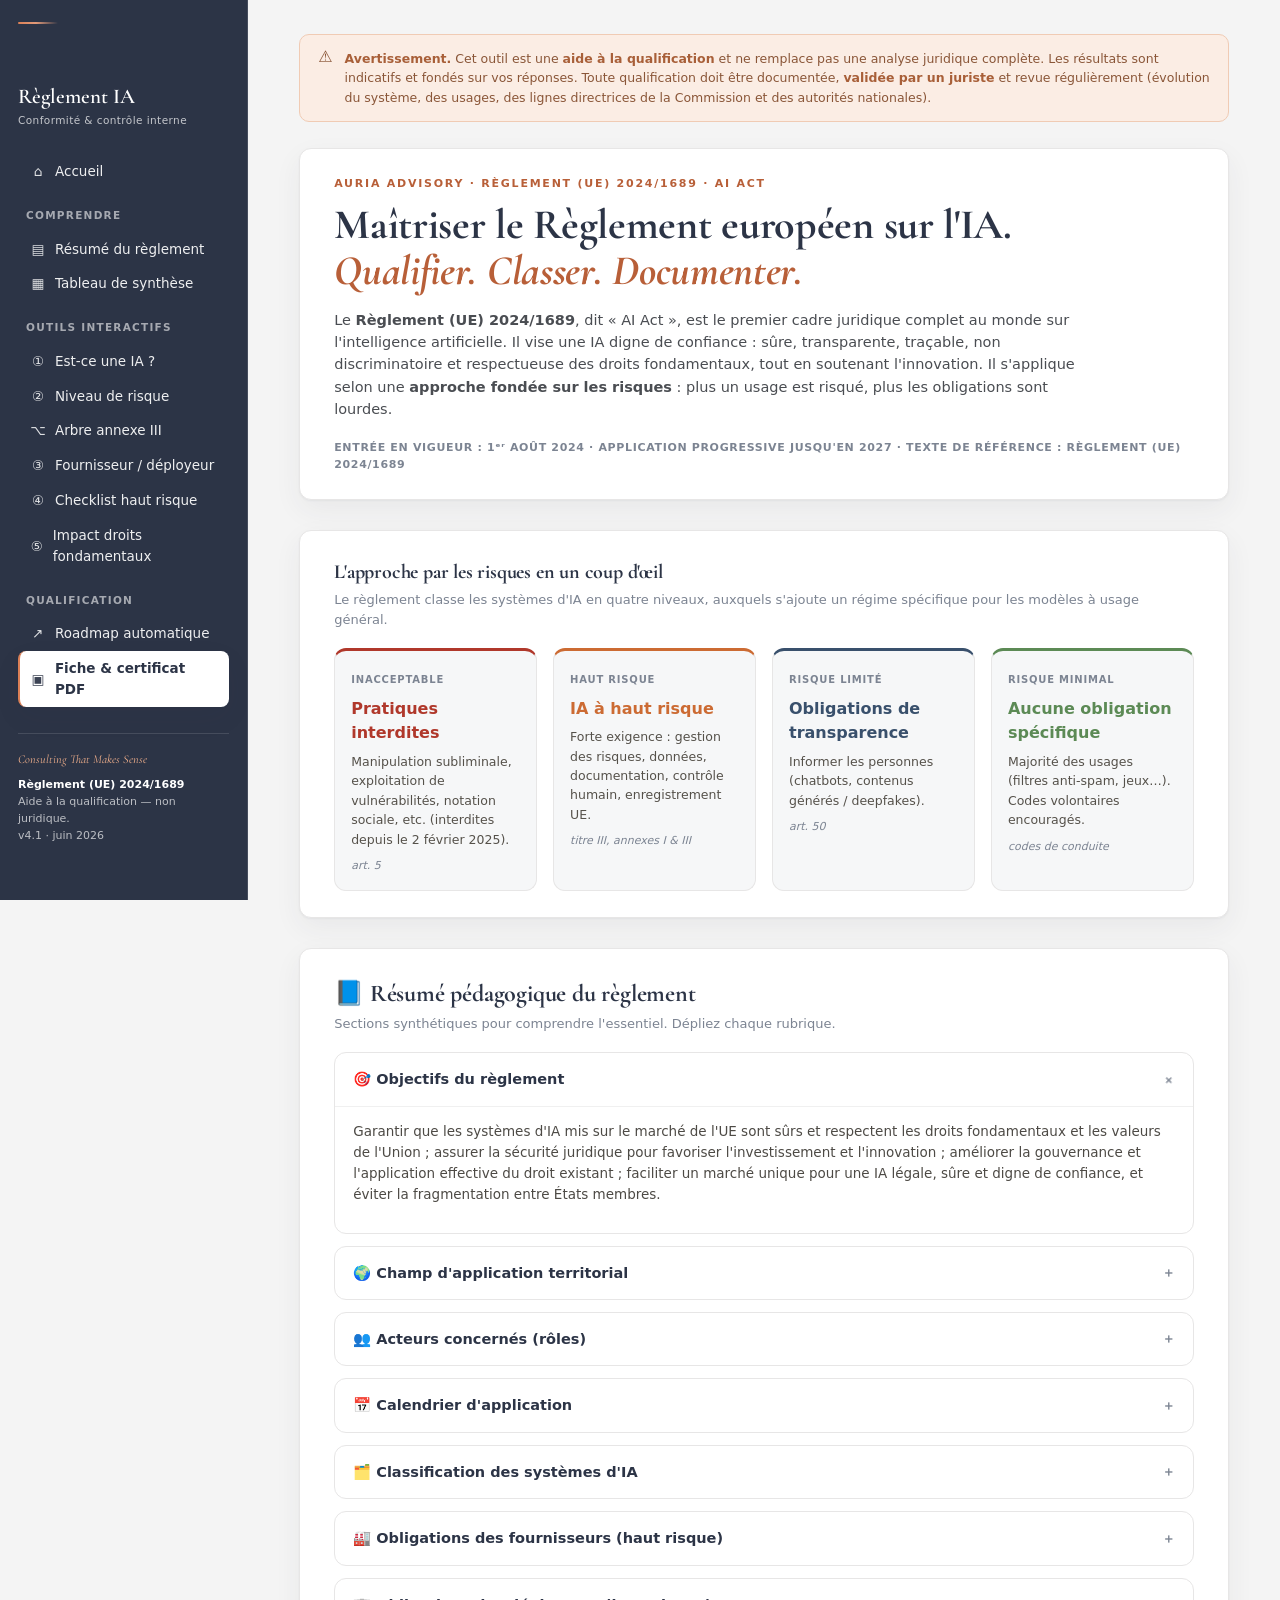
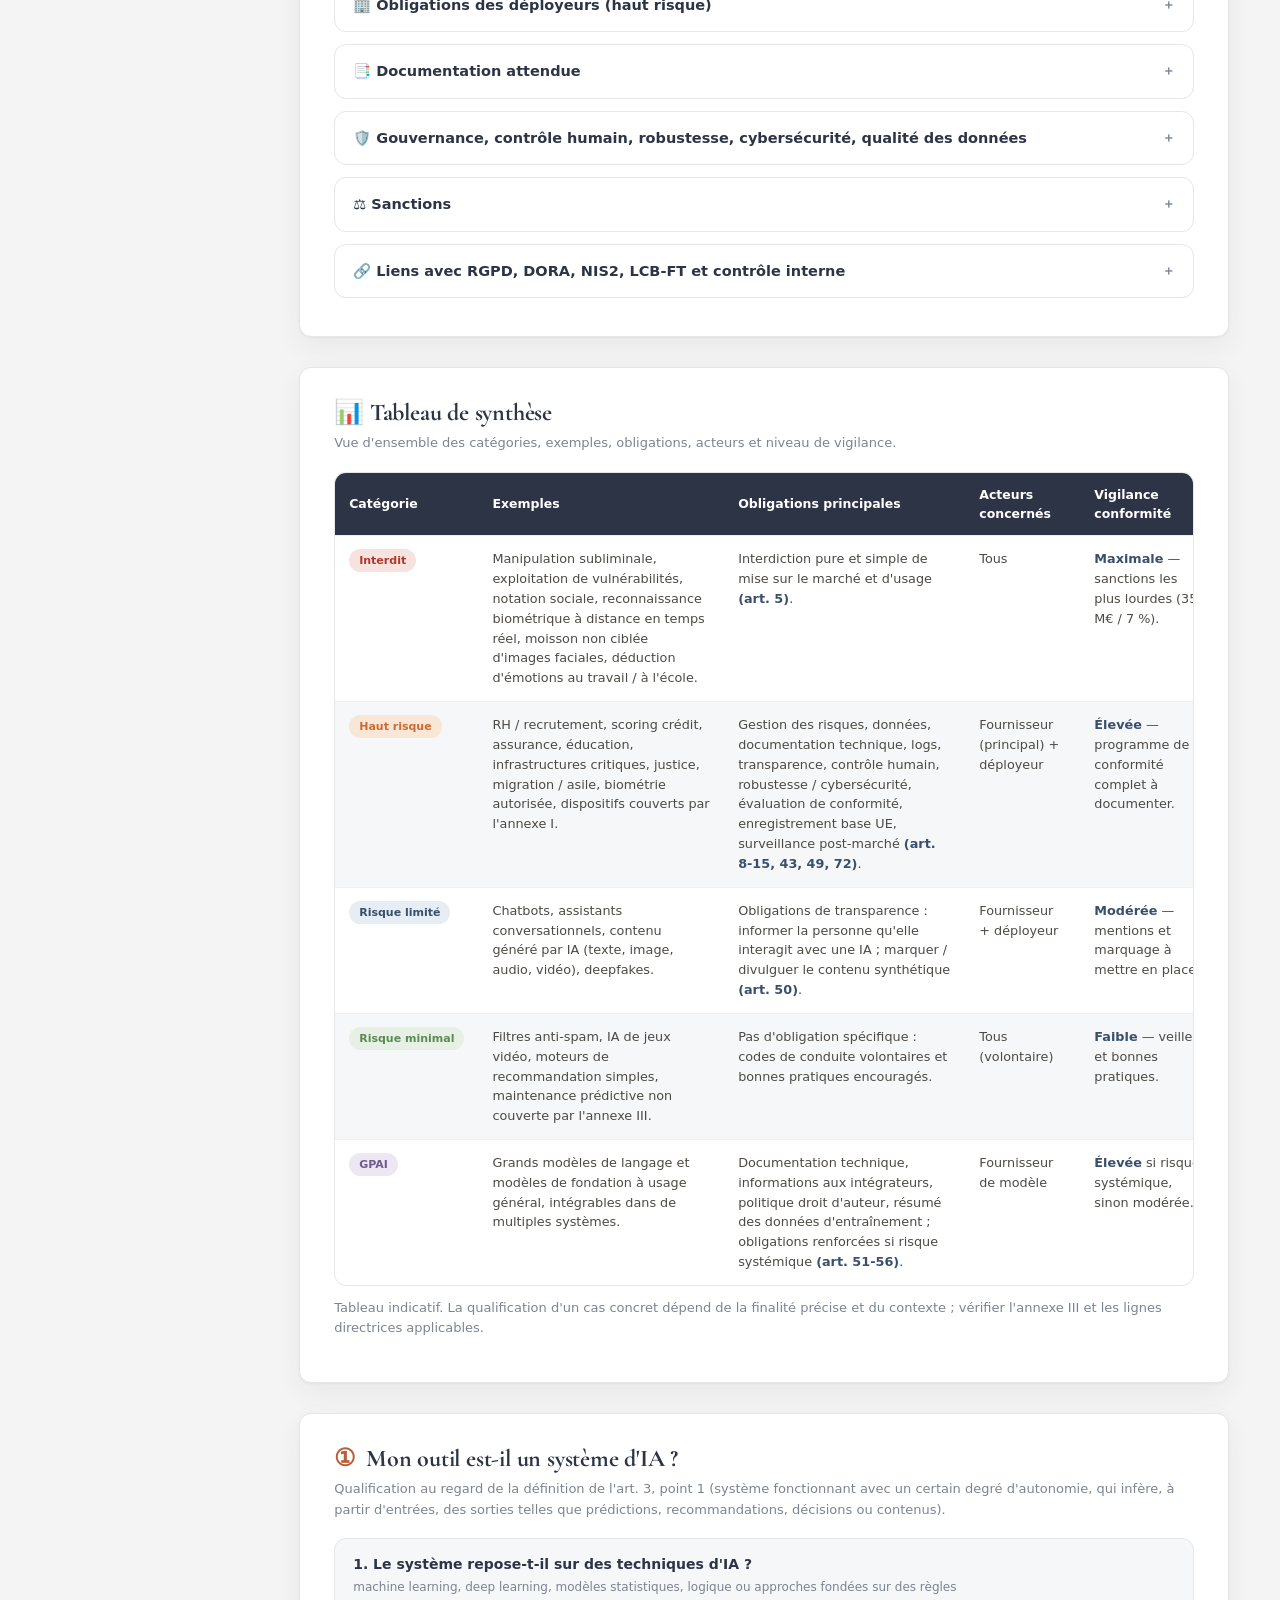
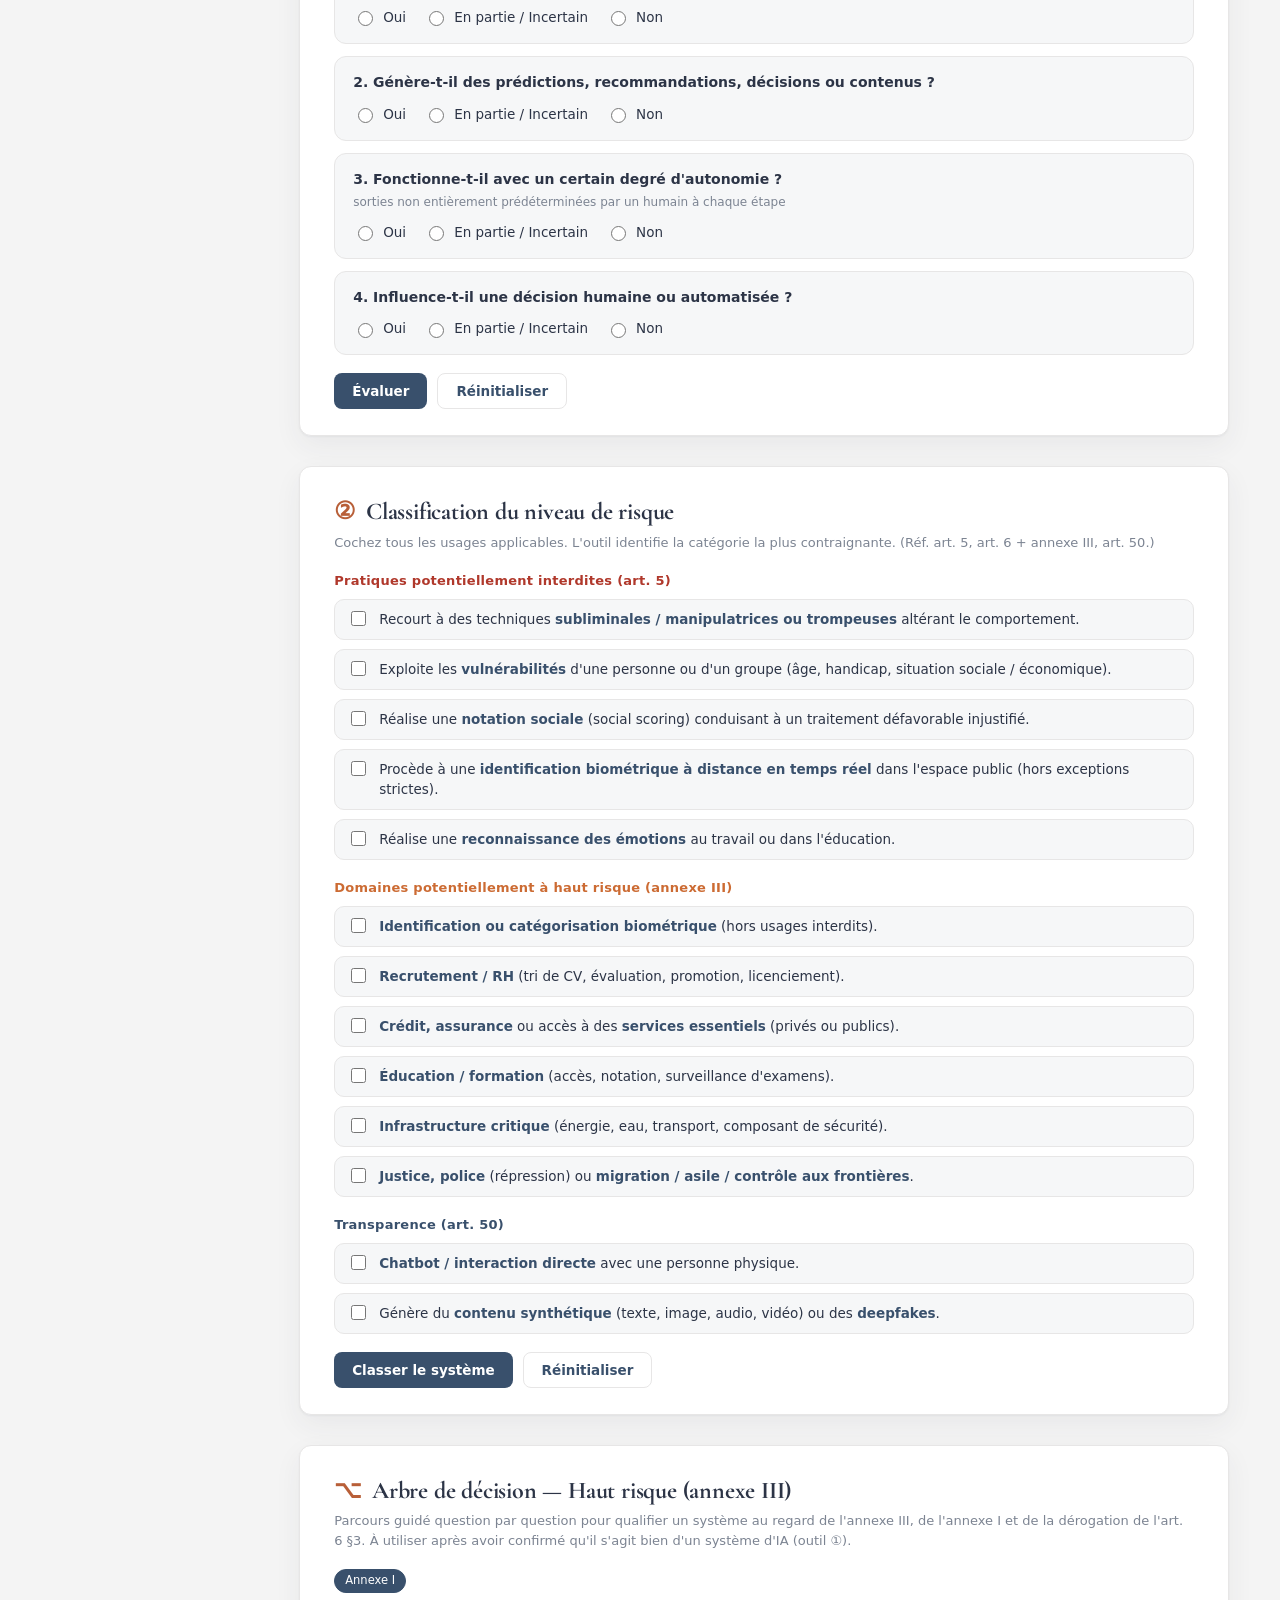
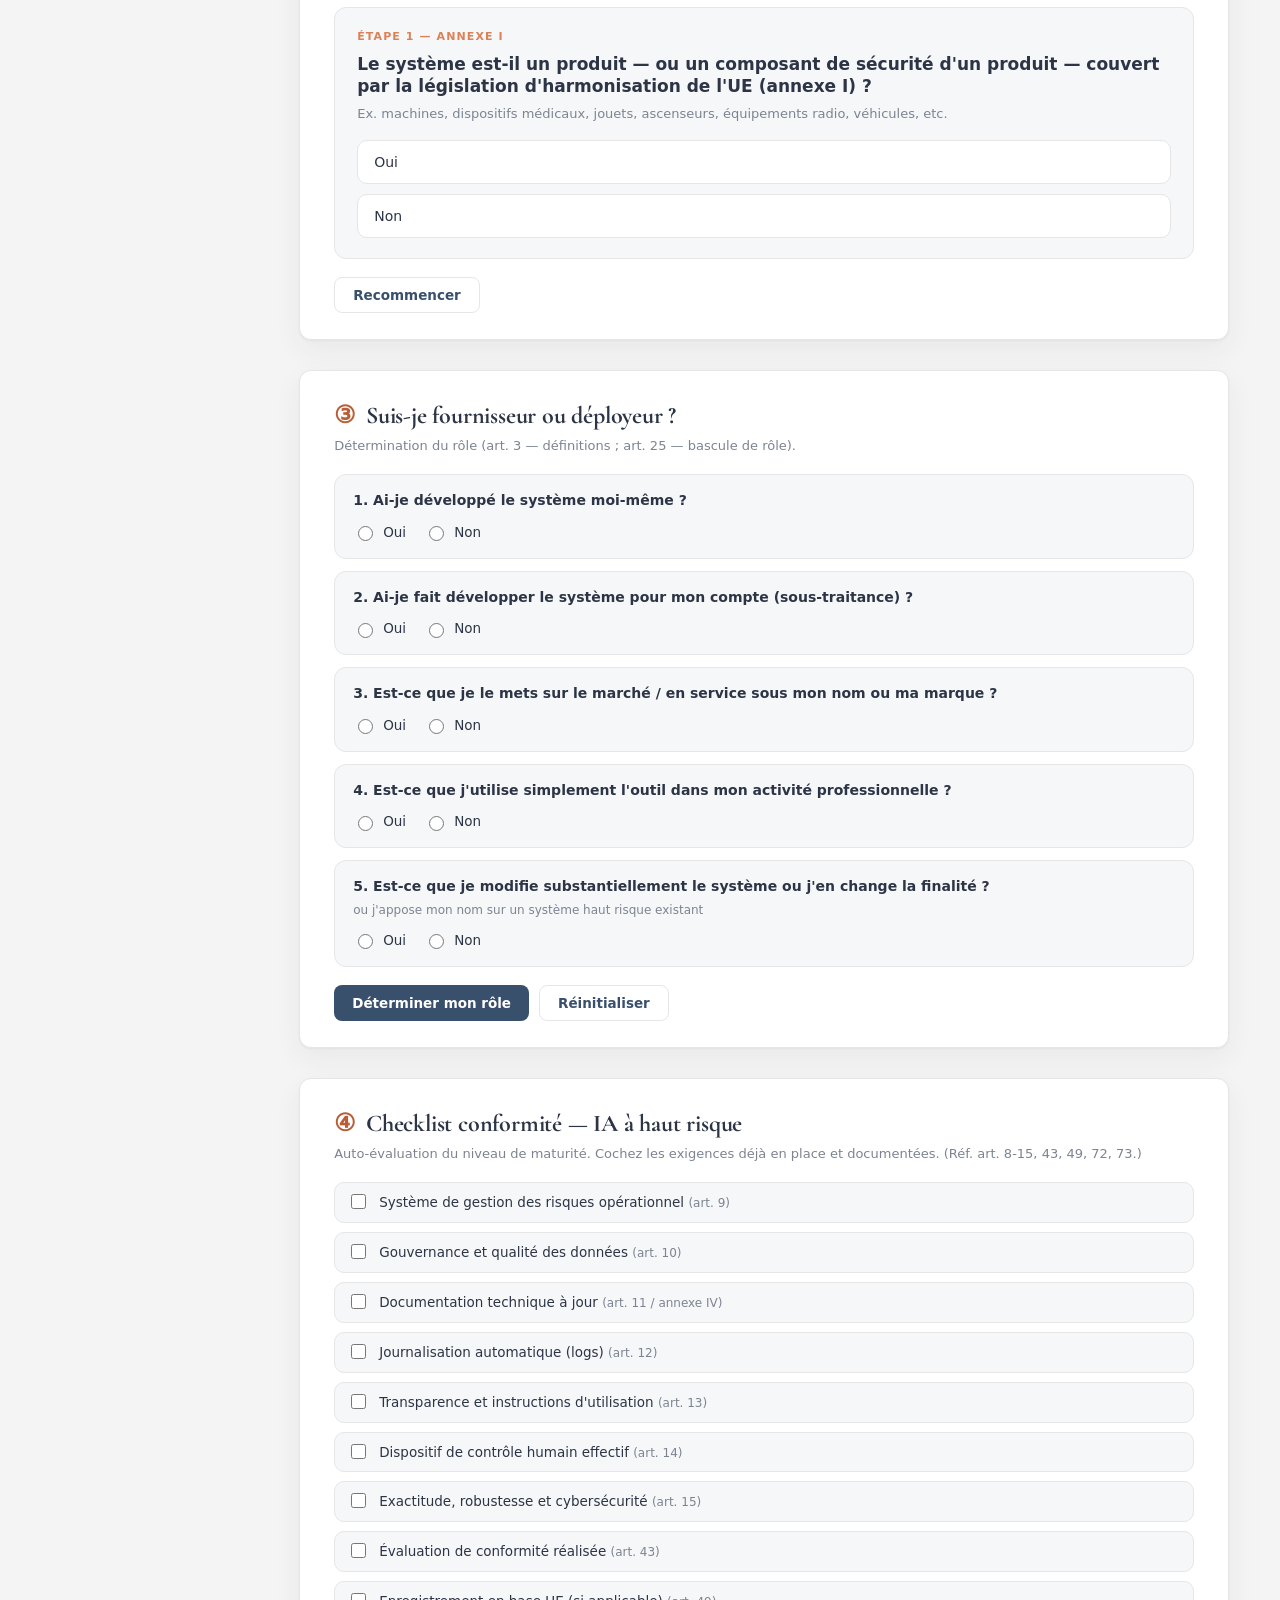
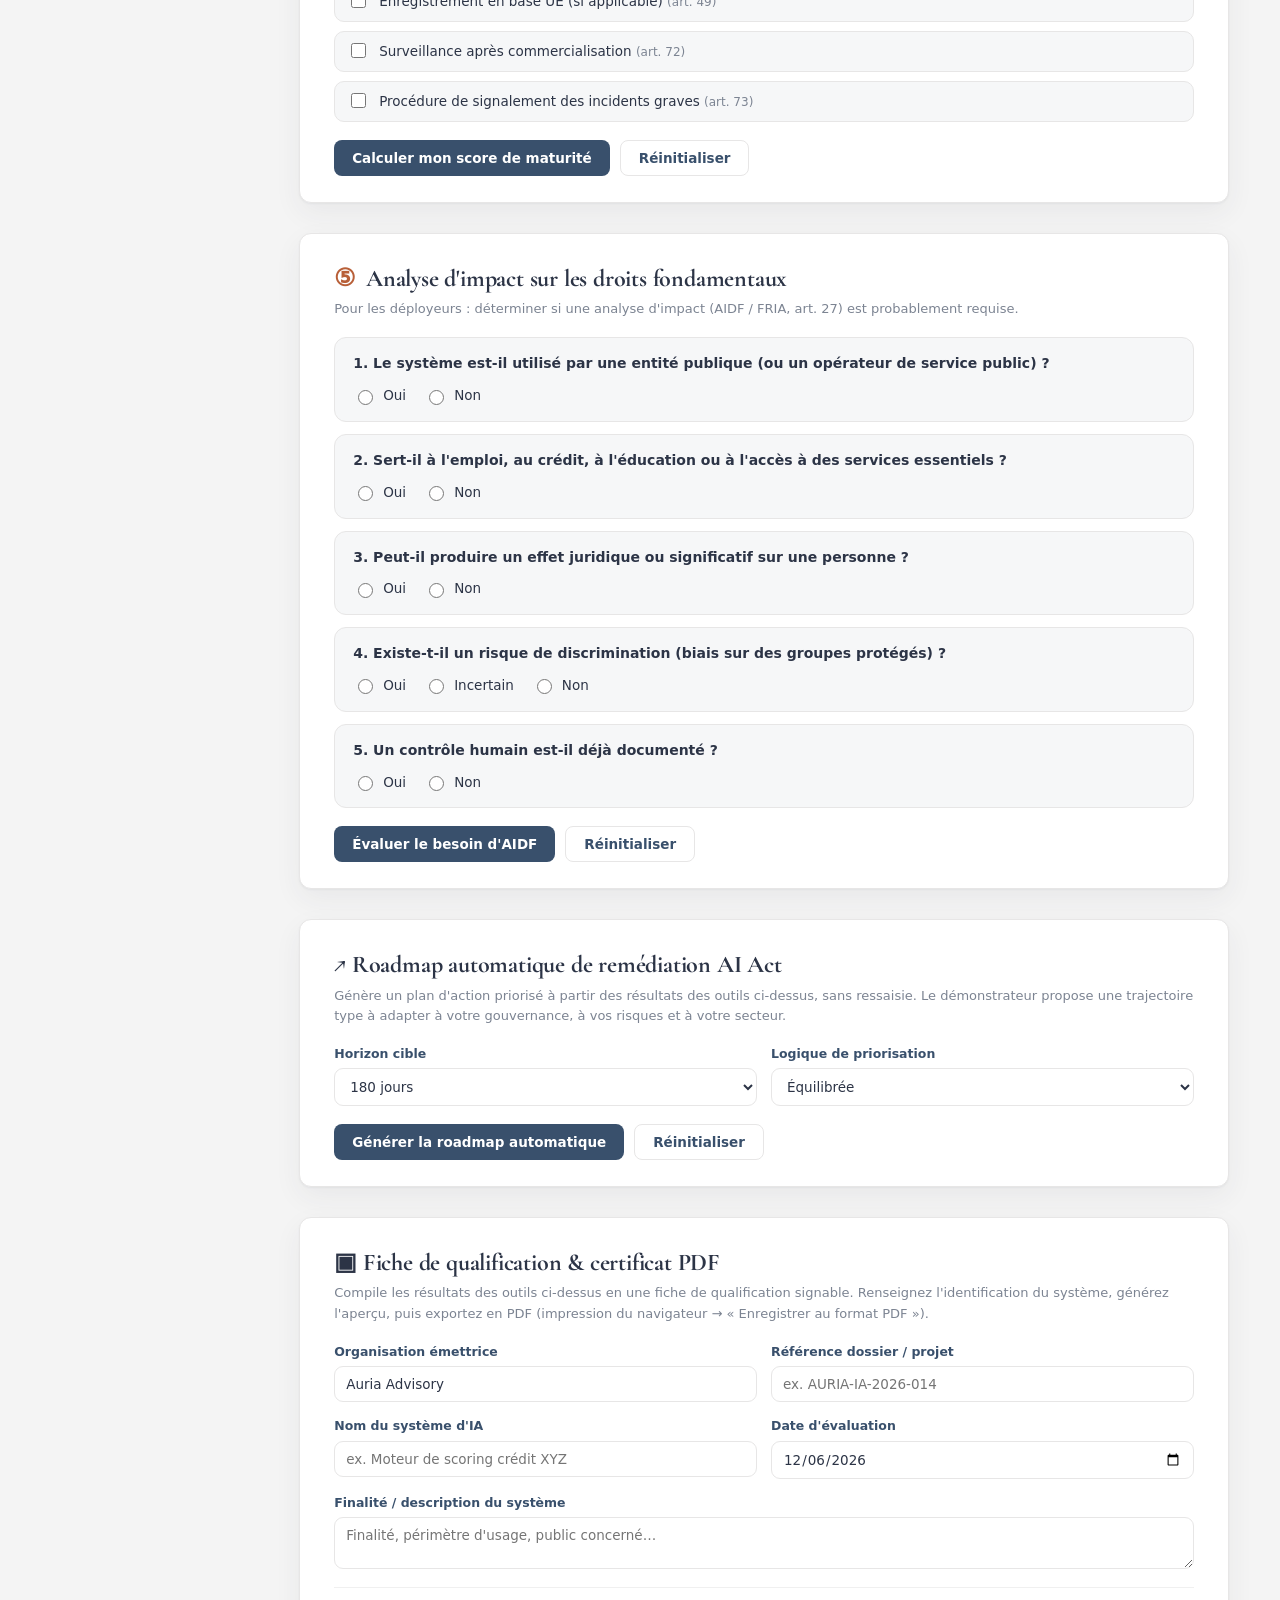
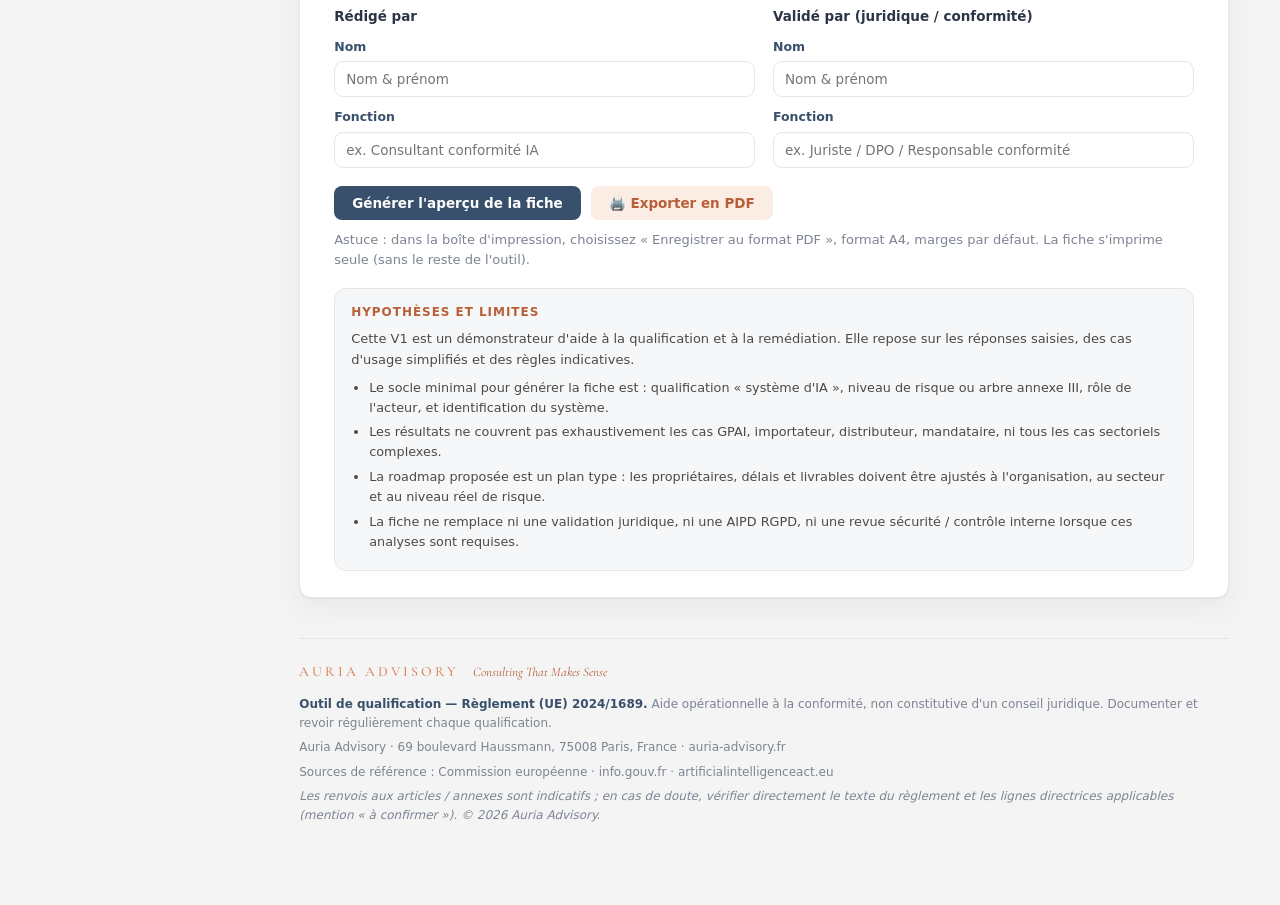
==== commit fcacb4db: "Improve IA Act sidebar contrast" ====
--- a/ia-act-demo/index.html
+++ b/ia-act-demo/index.html
@@ -53,8 +53,8 @@
   .app{display:flex;min-height:100vh}
   .sidebar{
     width:248px;flex:0 0 248px;
-    background:var(--bg-soft);
-    border-right:1px solid var(--line);
+    background:#2C3446;
+    border-right:1px solid rgba(255,255,255,.12);
     padding:22px 18px;
     position:sticky;top:0;height:100vh;
     overflow-y:auto;
@@ -71,22 +71,22 @@
     background-repeat:no-repeat;background-position:left center;background-size:142px auto;
     text-indent:-9999px;overflow:hidden;white-space:nowrap;
   }
-  .brand .brand-title{font-family:var(--display);font-size:21px;font-weight:600;color:var(--ink);line-height:1.05;margin-top:7px}
-  .brand .brand-sub{font-size:10.5px;color:var(--muted);letter-spacing:.04em;margin-top:4px}
+  .brand .brand-title{font-family:var(--display);font-size:21px;font-weight:600;color:#FFFFFF;line-height:1.05;margin-top:7px}
+  .brand .brand-sub{font-size:10.5px;color:rgba(255,255,255,.72);letter-spacing:.04em;margin-top:4px}
   .nav-group{margin-bottom:18px}
-  .nav-label{font-size:10.5px;letter-spacing:.12em;text-transform:uppercase;color:var(--muted);font-weight:700;margin:0 0 8px 8px}
+  .nav-label{font-size:10.5px;letter-spacing:.12em;text-transform:uppercase;color:rgba(255,255,255,.58);font-weight:700;margin:0 0 8px 8px}
   .nav a{
     display:flex;align-items:center;gap:9px;
     padding:7px 10px;border-radius:8px;border-left:2px solid transparent;
-    color:var(--ink);text-decoration:none;font-size:13.5px;cursor:pointer;
+    color:rgba(255,255,255,.92);text-decoration:none;font-size:13.5px;cursor:pointer;
     transition:background .12s,color .12s,border-color .12s;
   }
-  .nav a:hover{background:#fff}
+  .nav a:hover{background:rgba(255,255,255,.08);color:#fff}
   .nav a.active{background:#fff;color:var(--primary-dk);font-weight:600;border-left-color:var(--gold);box-shadow:var(--shadow)}
-  .nav a .ico{width:16px;text-align:center;opacity:.85}
-  .side-foot{margin-top:26px;padding-top:16px;border-top:1px solid var(--line);font-size:11px;color:var(--muted)}
-  .side-foot b{color:var(--ink-2);font-weight:600}
-  .side-foot .tagline{font-family:var(--serif);font-style:italic;color:var(--gold-dk);margin-bottom:7px;font-size:12px}
+  .nav a .ico{width:16px;text-align:center;opacity:.92}
+  .side-foot{margin-top:26px;padding-top:16px;border-top:1px solid rgba(255,255,255,.12);font-size:11px;color:rgba(255,255,255,.68)}
+  .side-foot b{color:#FFFFFF;font-weight:600}
+  .side-foot .tagline{font-family:var(--serif);font-style:italic;color:#F3B18C;margin-bottom:7px;font-size:12px}
 
   /* ---------- Generic blocks ---------- */
   .card{background:var(--panel);border:1px solid var(--line);border-radius:var(--radius);box-shadow:var(--shadow)}
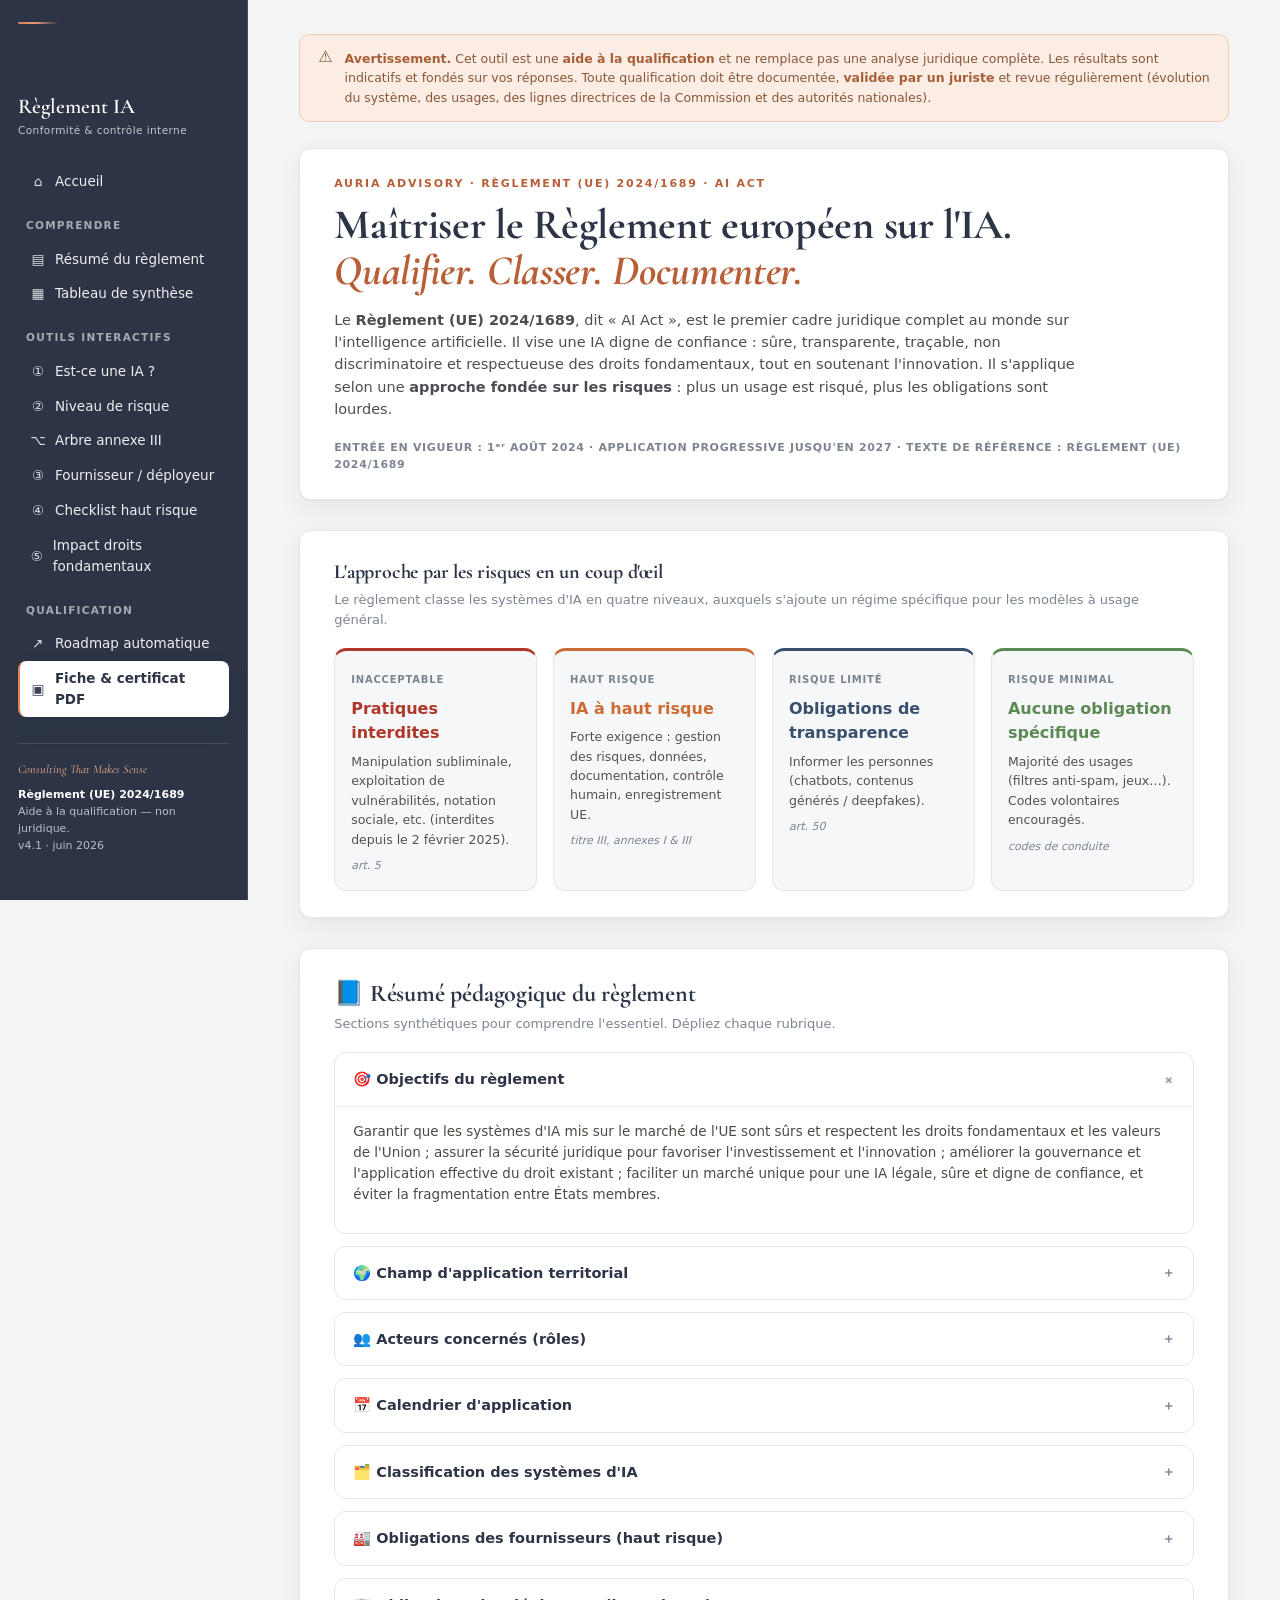
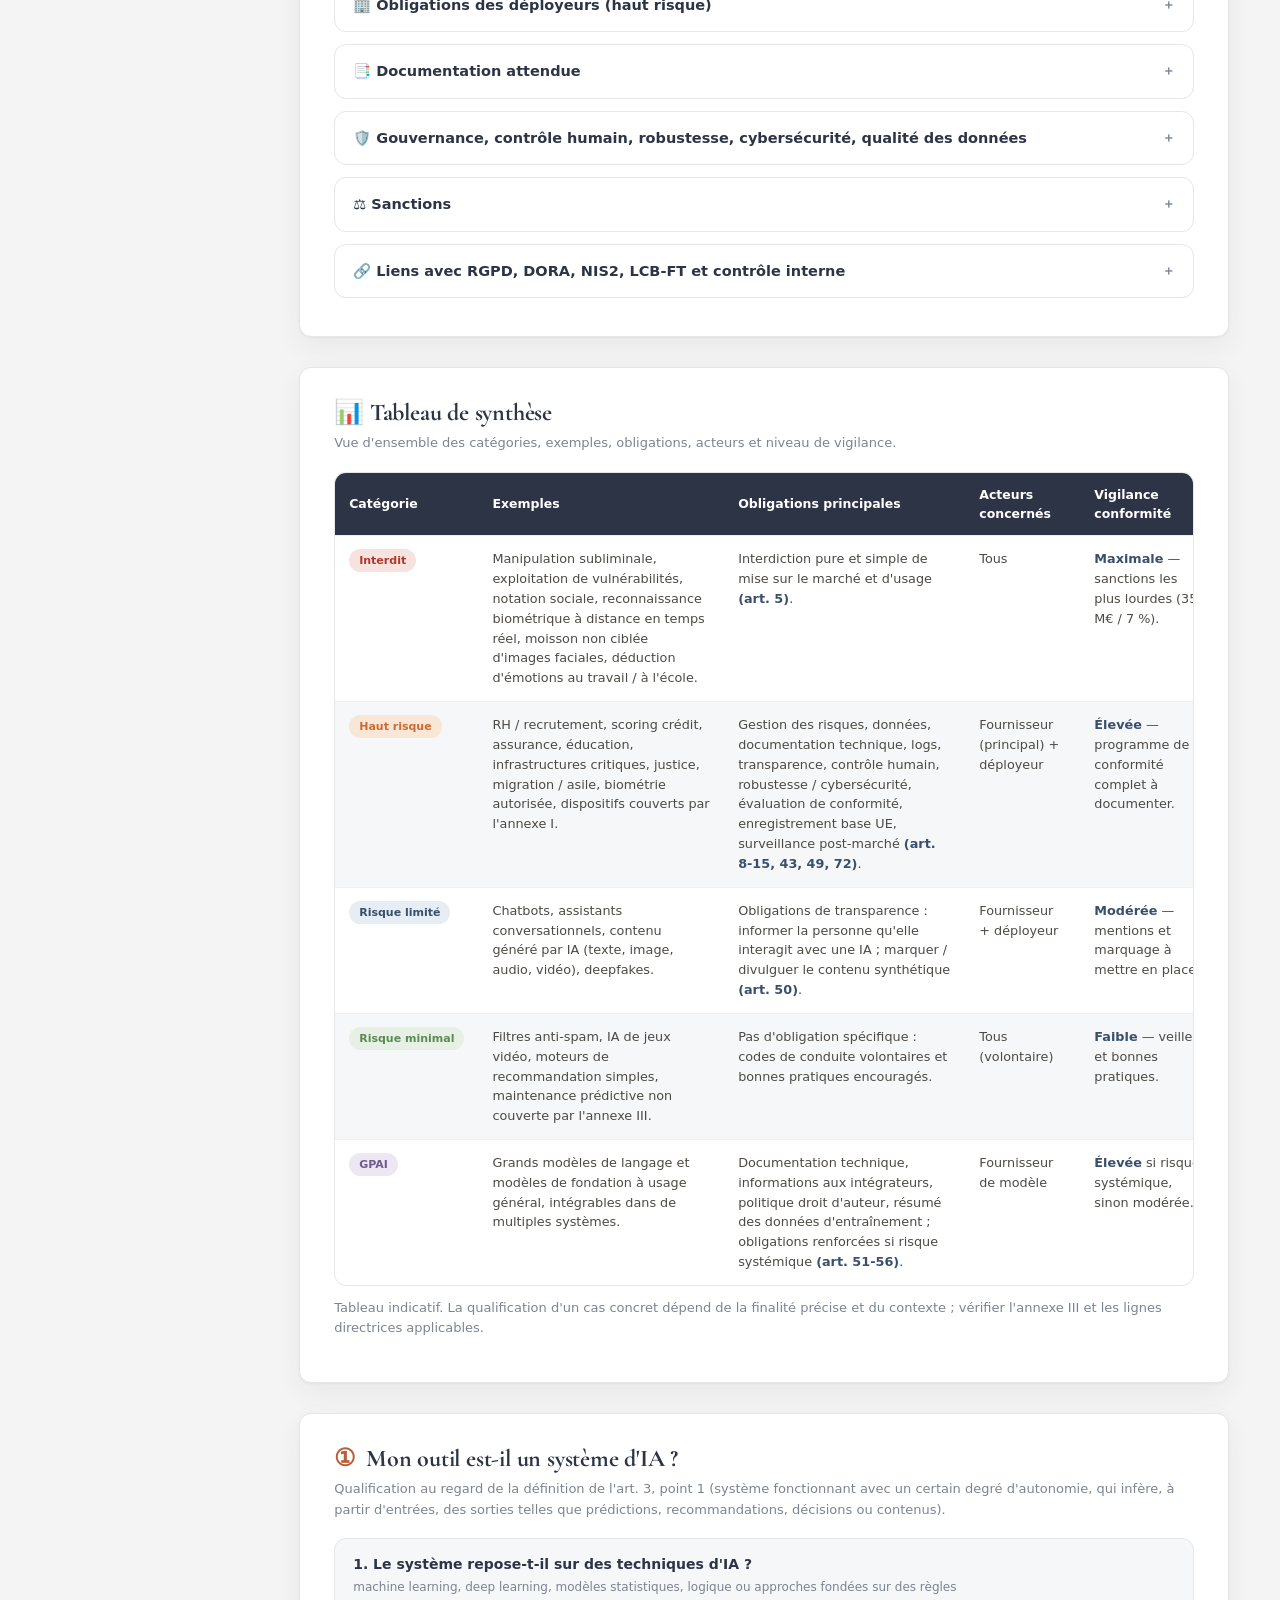
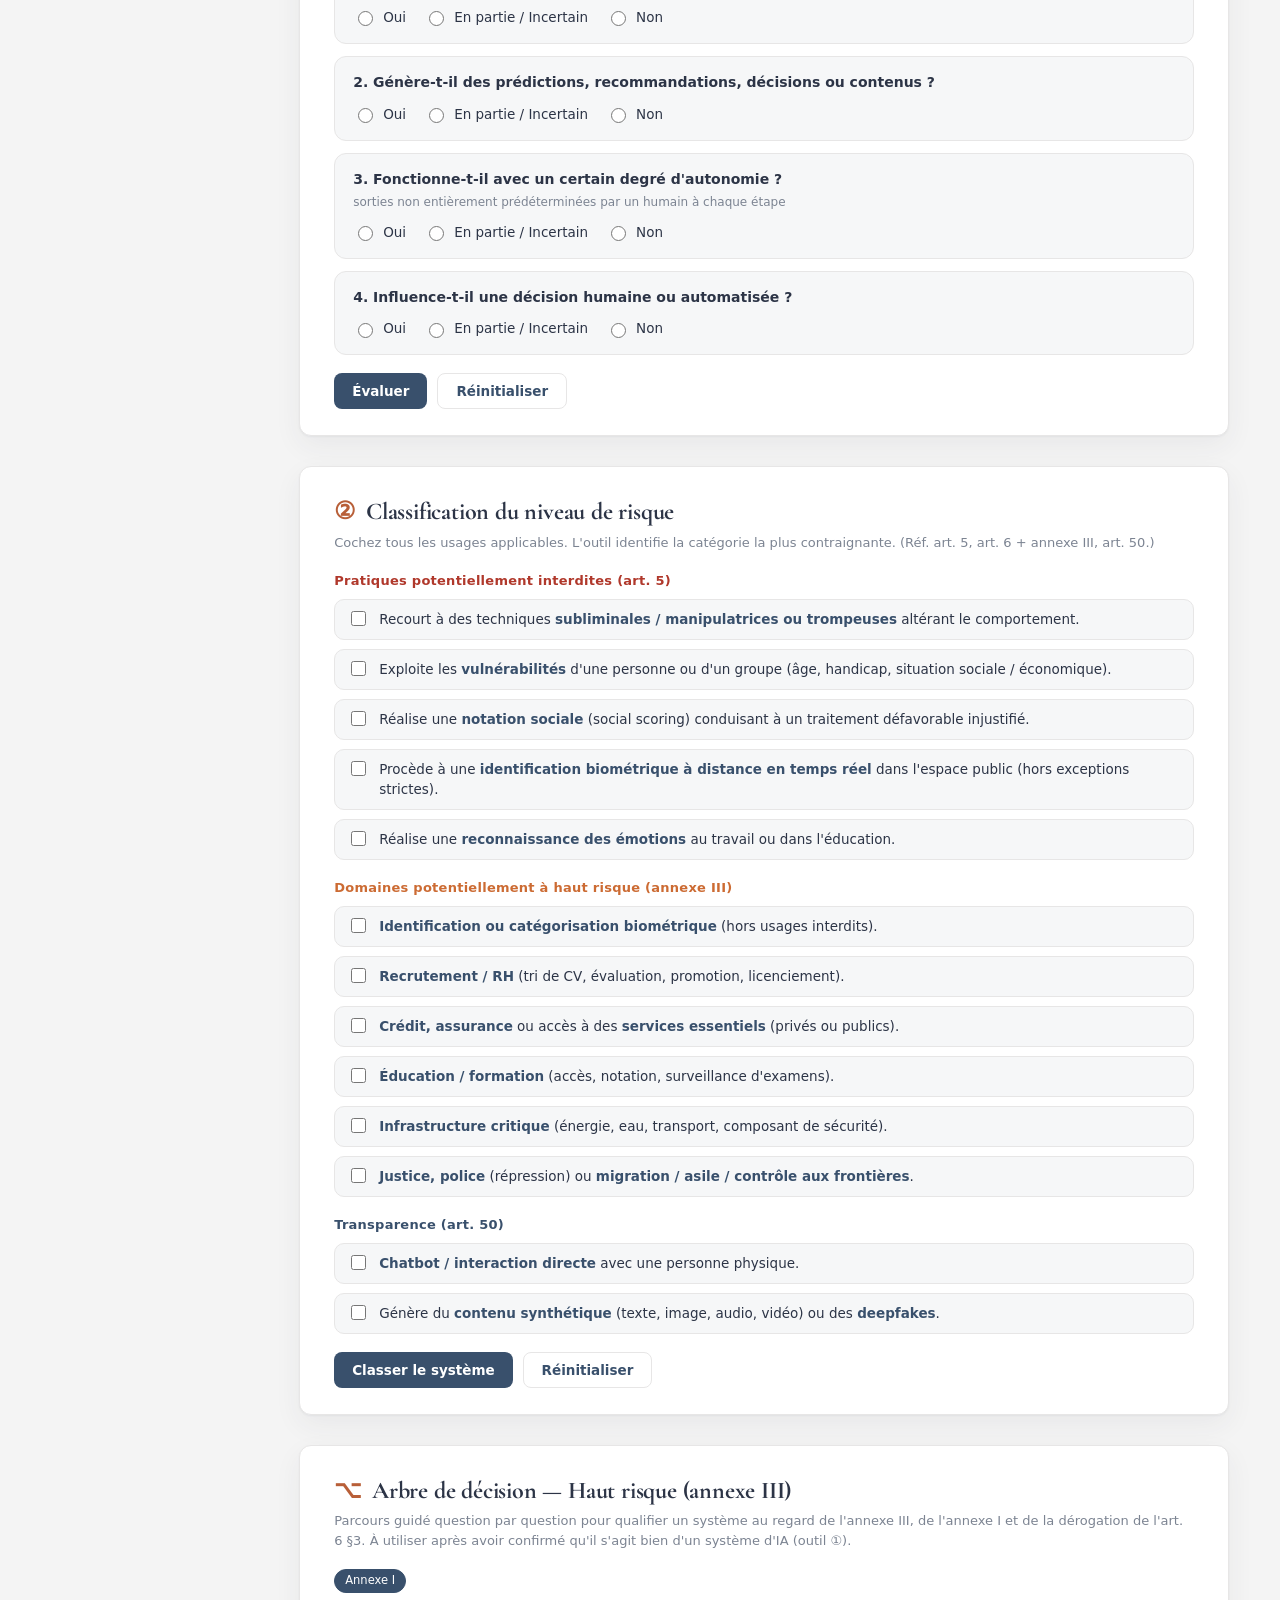
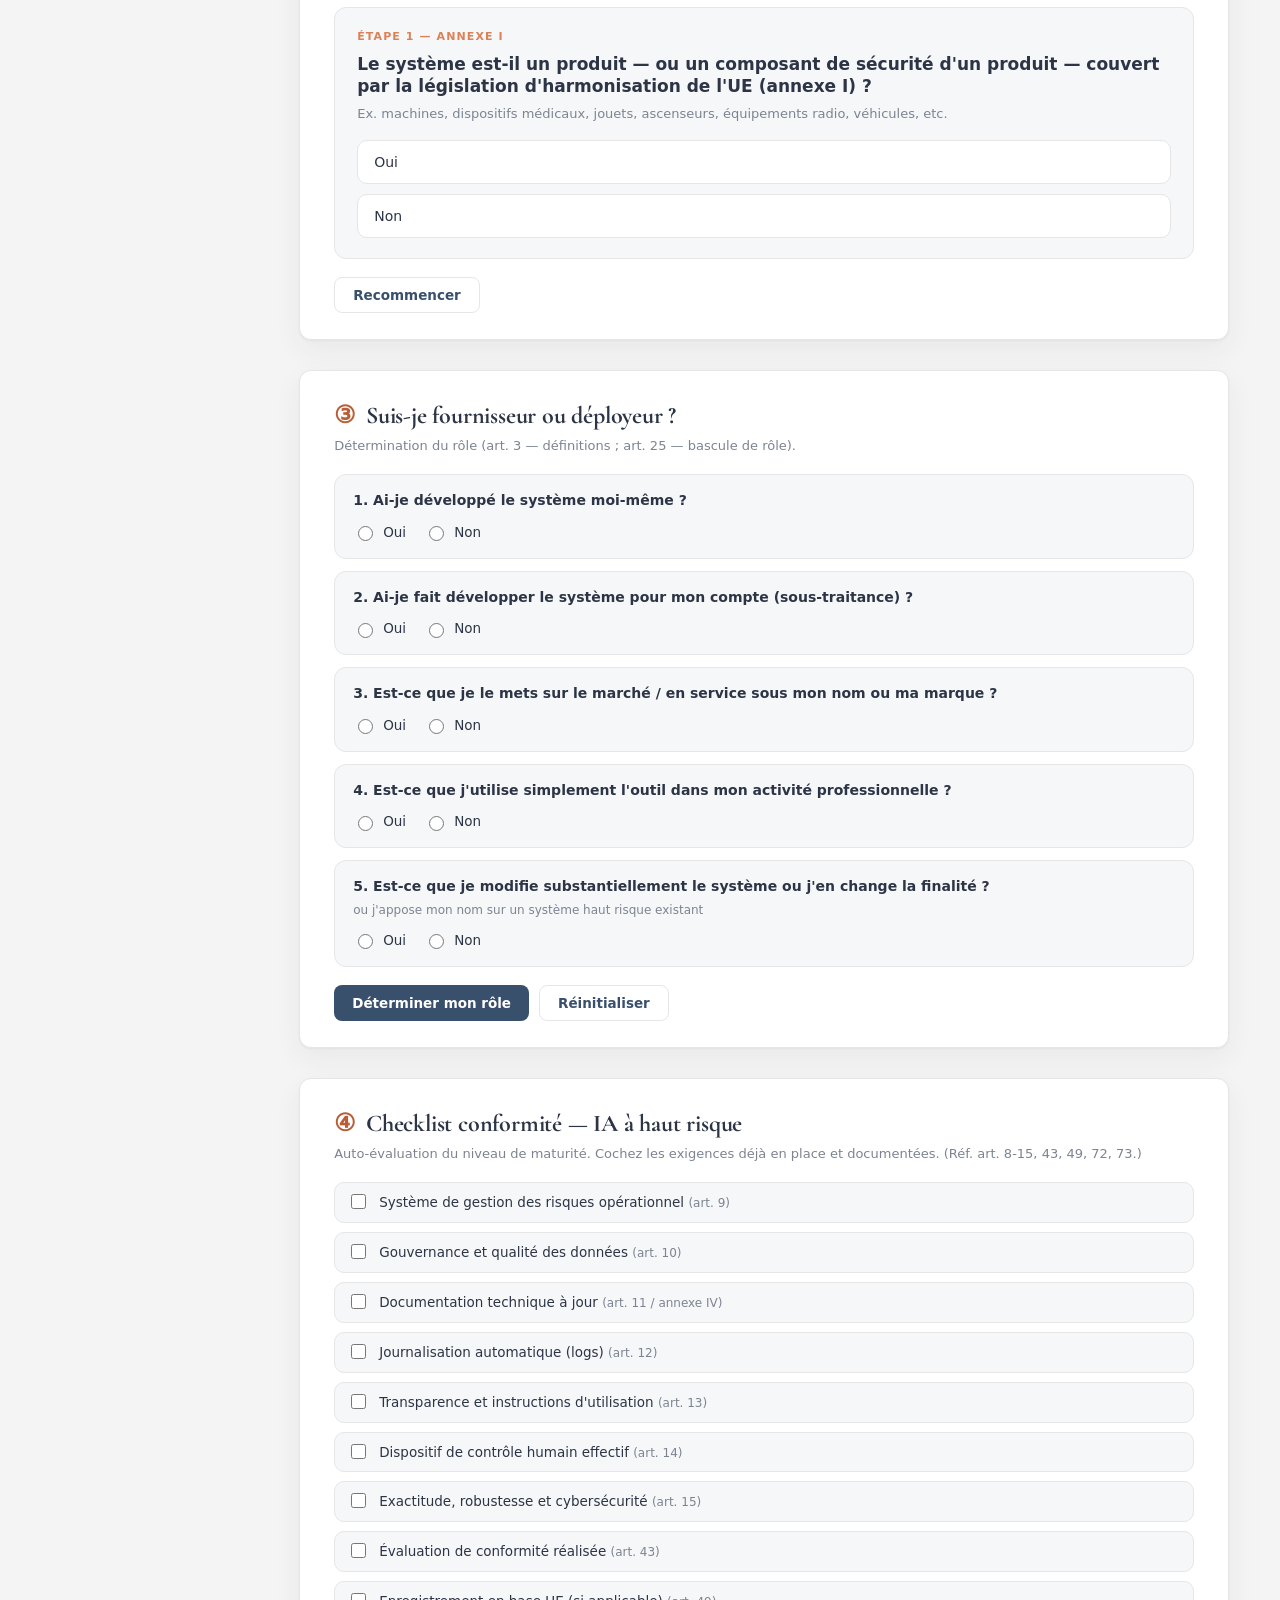
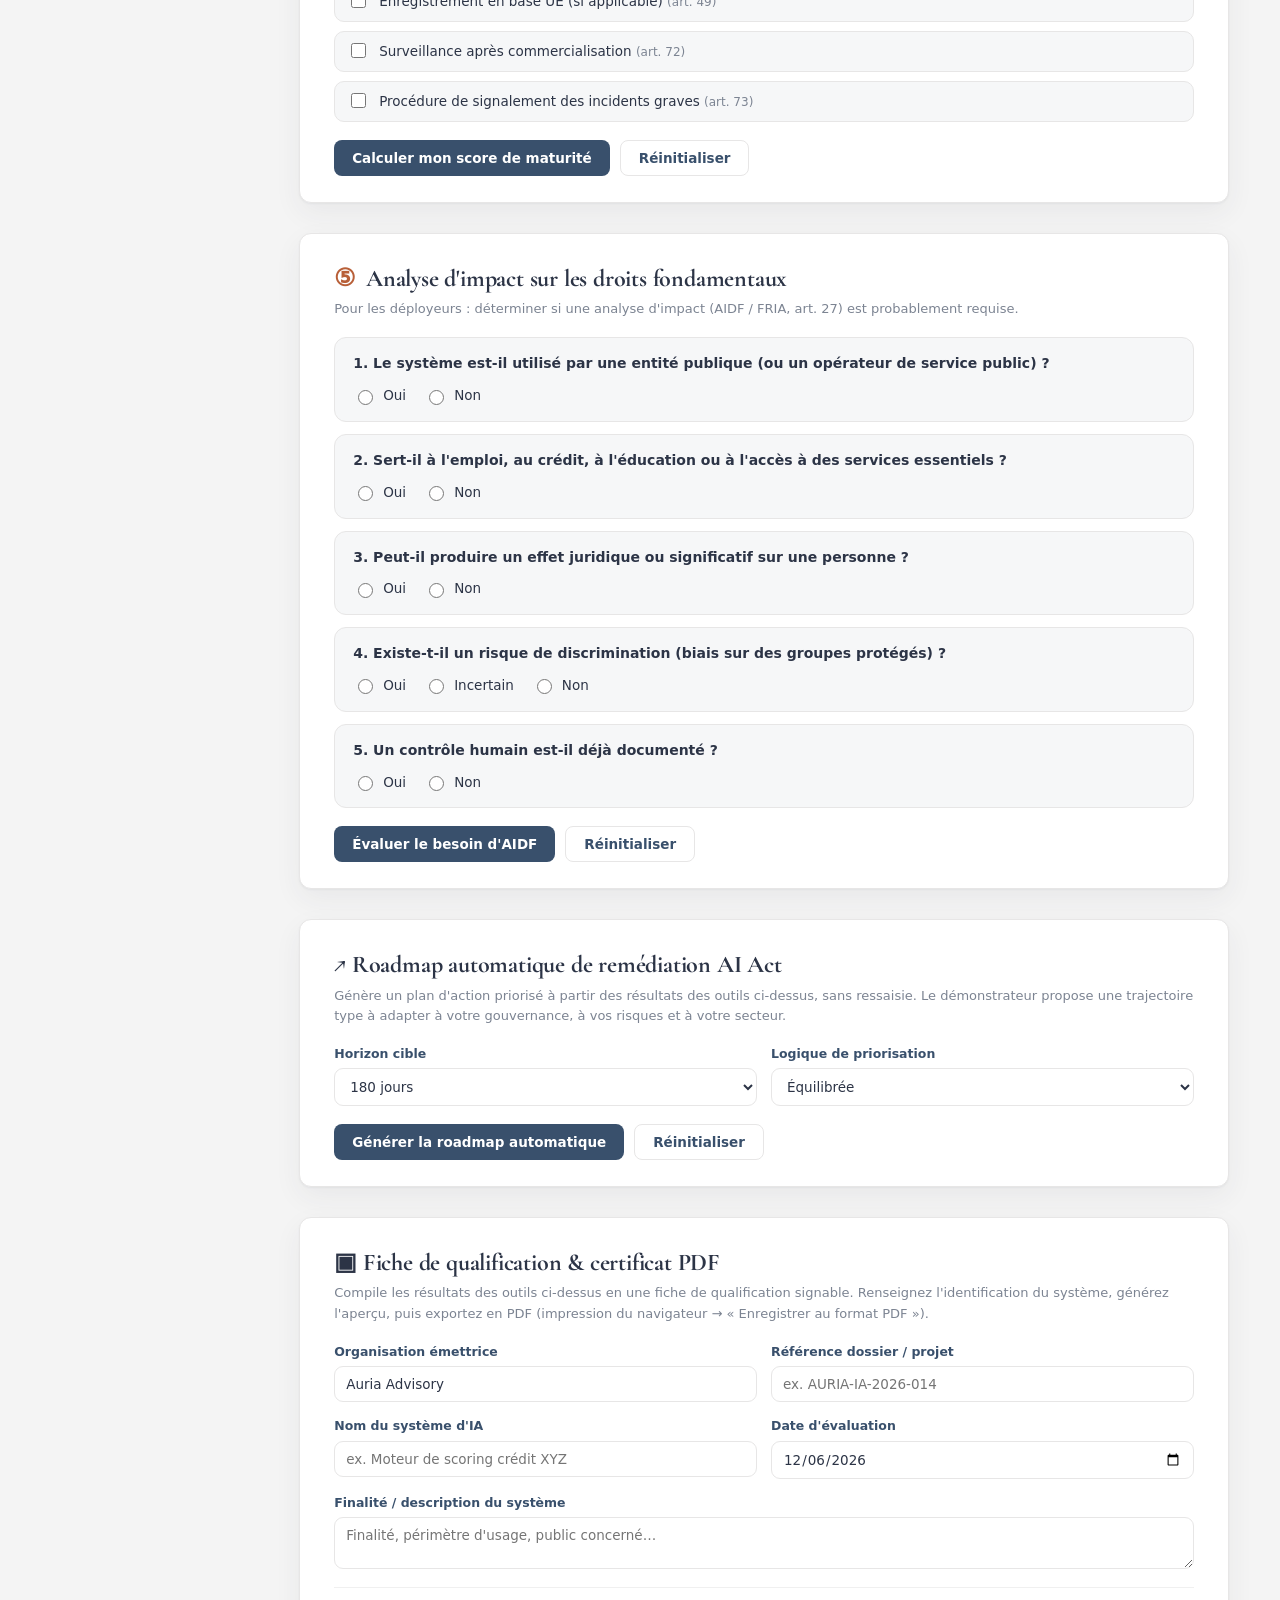
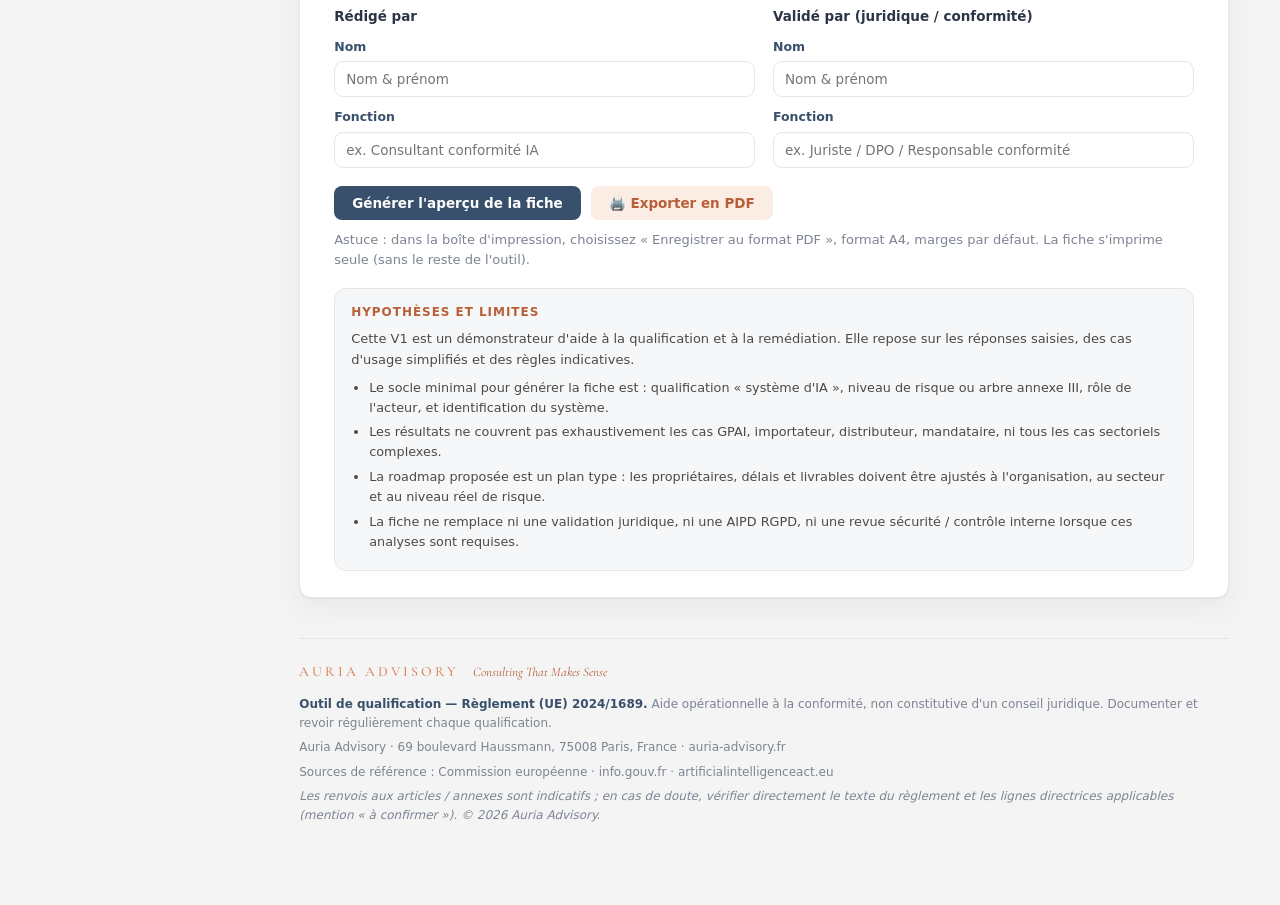
==== commit f1bc091b: "Fix Auria logo display in sidebar" ====
--- a/ia-act-demo/index.html
+++ b/ia-act-demo/index.html
@@ -66,9 +66,9 @@
   .brand .brand-deco{height:2px;width:40px;border-radius:2px;margin-bottom:13px;
     background:linear-gradient(90deg,var(--accent) 0%,var(--accent-soft) 45%,transparent 100%)}
   .brand .wordmark{
-    width:124px;height:42px;display:block;
+    width:160px;height:52px;display:block;
     background-image:url('https://auria-advisory.fr/wp-content/uploads/2025/10/Logo-final-vertical-or-blanc-h.png');
-    background-repeat:no-repeat;background-position:left center;background-size:142px auto;
+    background-repeat:no-repeat;background-position:left center;background-size:contain;
     text-indent:-9999px;overflow:hidden;white-space:nowrap;
   }
   .brand .brand-title{font-family:var(--display);font-size:21px;font-weight:600;color:#FFFFFF;line-height:1.05;margin-top:7px}
